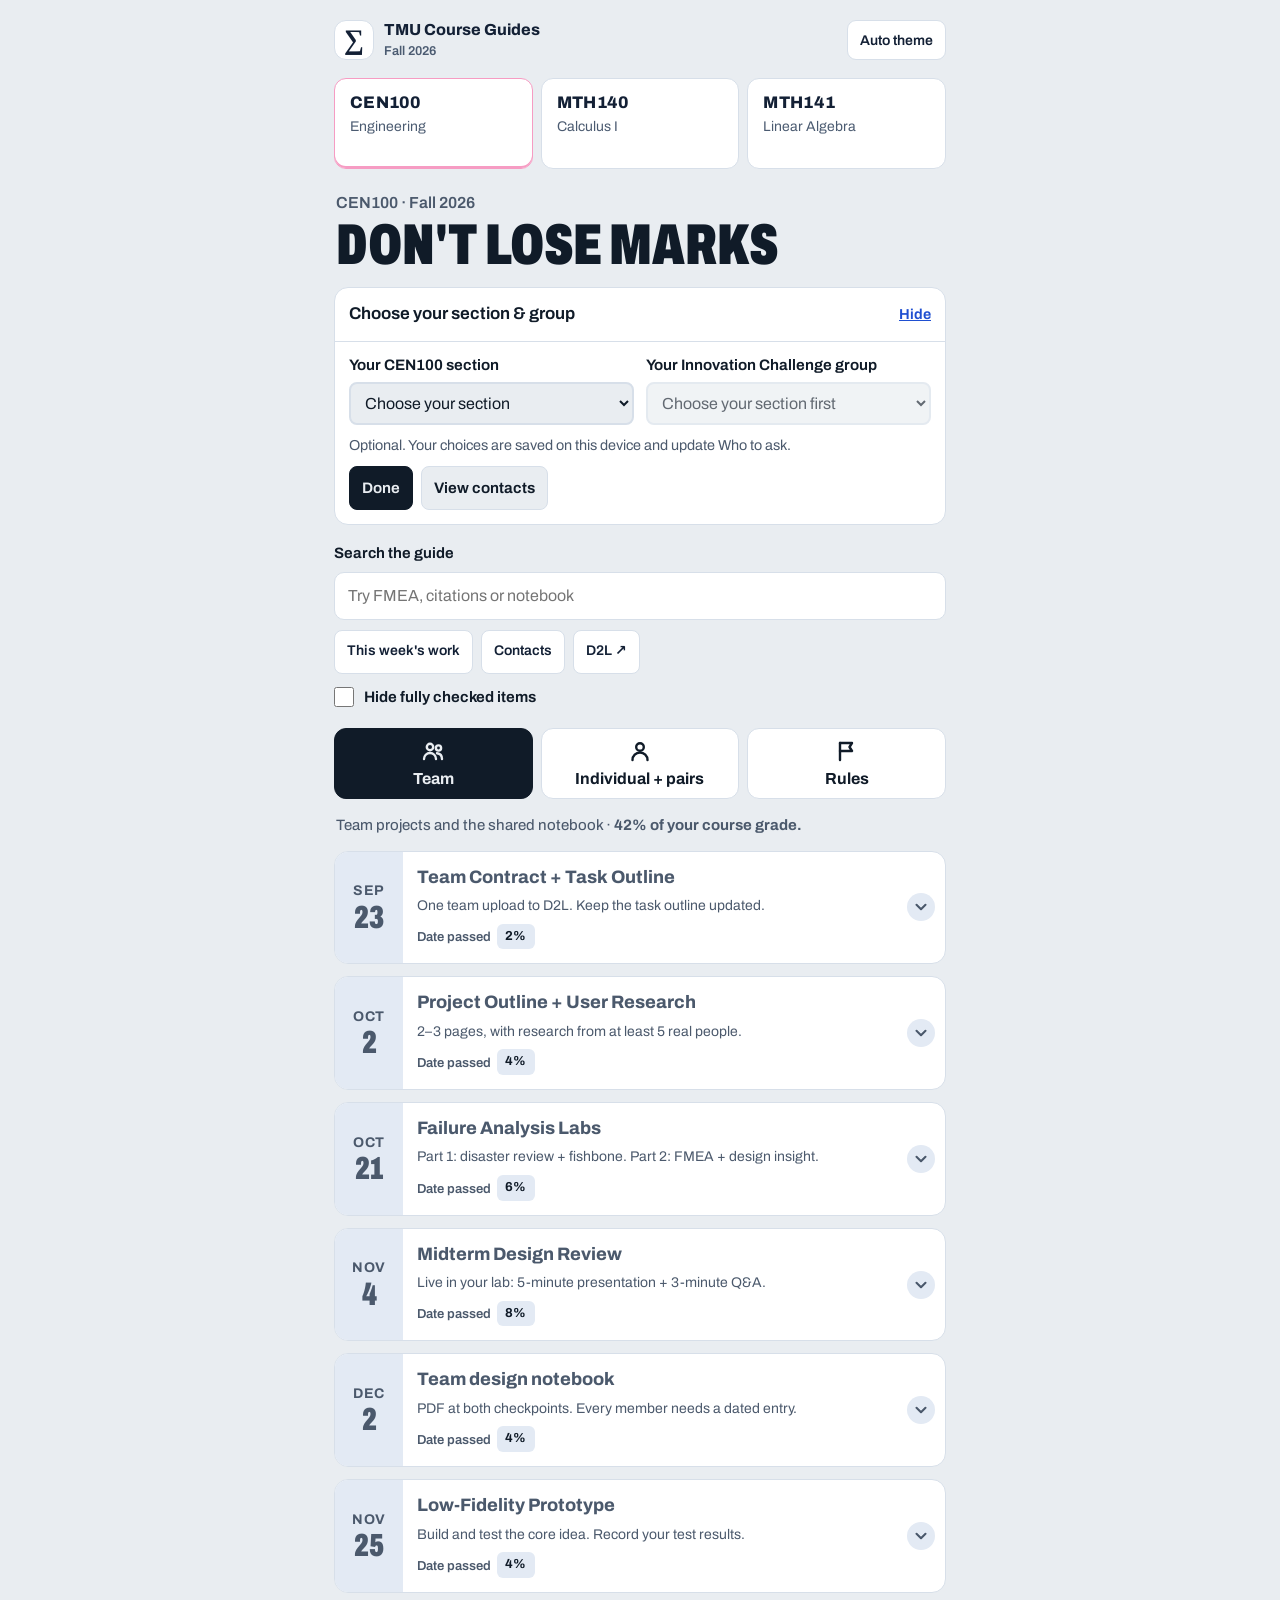
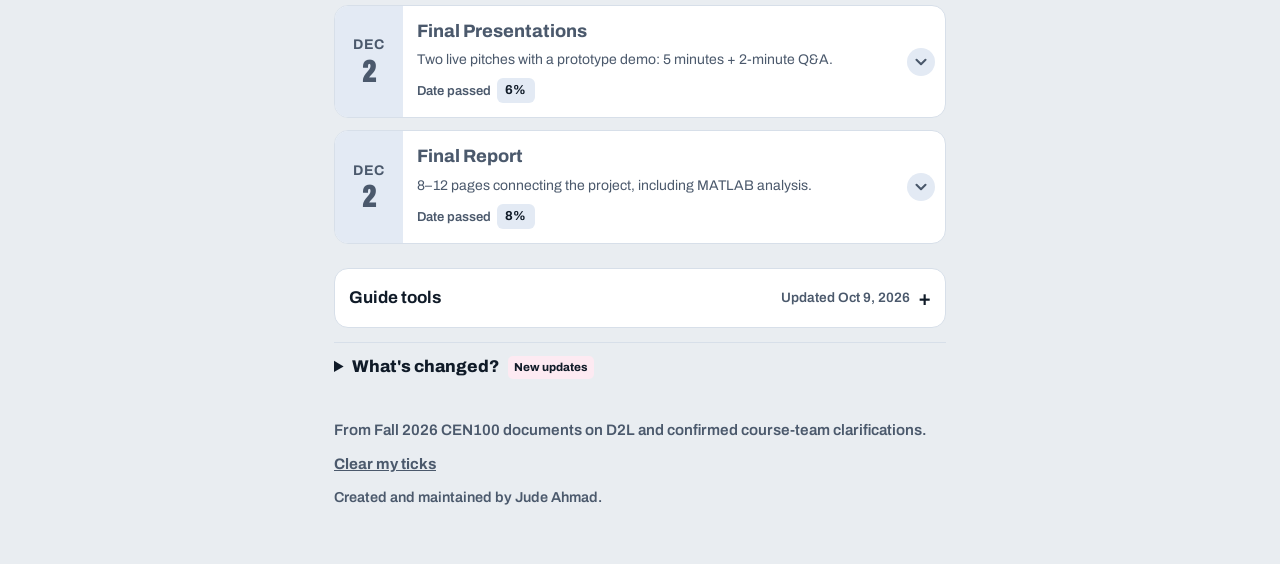
==== index.html @ 3c7f8e87 "Simplify daily course-guide use with visible search and quick completion Bring search, weekly work, " ====
<!DOCTYPE html>
<html lang="en">
<head>
<meta charset="utf-8">
<meta name="viewport" content="width=device-width, initial-scale=1, viewport-fit=cover">
<title>CEN100: Don't Lose Marks</title>
<meta name="description" content="TMU Fall 2026 course guides: CEN100 assignment deadlines, requirements and contacts, plus MTH140 and MTH141 assessment and section guides.">
<link rel="stylesheet" href="assets/hub.css">
<link rel="preconnect" href="https://fonts.googleapis.com">
<link rel="preconnect" href="https://fonts.gstatic.com" crossorigin>
<link href="https://fonts.googleapis.com/css2?family=Archivo:wdth,wght@62..125,400..900&display=swap" rel="stylesheet">
<style>
:root{
  --bg:#E9EDF1; --tile:#FFFFFF; --ink:#101B28; --ink2:#4B596C; --line:#D7DFE9;
  --sign:#F69CC3; --navy:#10233A; --navy-ink:#FFFFFF;
  --team:#1F4FD1; --sub:#7A3FC4; --you:#08734F;
  --team-bg:#E8EEFF; --sub-bg:#F1E9F9; --you-bg:#E0F3EB;
  --ok:#157A4C; --ok-bg:#E3F4EA; --bad:#C0341F; --bad-bg:#FBE7E3; --warn-bg:#FDEAF2;
  --past:#8995A3;
  box-sizing:border-box;
  padding-top:env(safe-area-inset-top,0px);
  padding-bottom:env(safe-area-inset-bottom,0px);
}
@media (prefers-color-scheme: dark){
  :root:not([data-theme="light"]){
    --bg:#0B131E; --tile:#15223A; --ink:#F1F5F9; --ink2:#B9C6D8; --line:#29374C;
    --navy:#06101C; --team:#6C93FF; --sub:#B48CFF; --you:#3FD19A;
    --team-bg:#1C2E51; --sub-bg:#2C2646; --you-bg:#15382F;
    --ok:#4CD08E; --ok-bg:#12301F; --bad:#FF7D66; --bad-bg:#3A1812; --warn-bg:#372338; --past:#6F7D8D;
  }
}
:root[data-theme="dark"]{
  --bg:#0B131E; --tile:#15223A; --ink:#F1F5F9; --ink2:#B9C6D8; --line:#29374C;
  --navy:#06101C; --team:#6C93FF; --sub:#B48CFF; --you:#3FD19A;
  --team-bg:#1C2E51; --sub-bg:#2C2646; --you-bg:#15382F;
  --ok:#4CD08E; --ok-bg:#12301F; --bad:#FF7D66; --bad-bg:#3A1812; --warn-bg:#372338; --past:#6F7D8D;
}
*,*::before,*::after{box-sizing:inherit}
html{scroll-padding-top:env(safe-area-inset-top,0px);-webkit-text-size-adjust:100%}
body{margin:0;overflow-wrap:anywhere;background:var(--bg);color:var(--ink);font-family:"Archivo",system-ui,-apple-system,"Segoe UI",Roboto,sans-serif;font-size:17px;line-height:1.45}
.wrap{max-width:640px;margin:0 auto;padding:0 14px 56px}
button{font:inherit;color:inherit}
svg{display:block;flex:0 0 auto}
:focus-visible{outline:3px solid var(--team);outline-offset:2px;border-radius:6px}

header{padding:22px 2px 16px}
.team{font-weight:600;font-size:1rem;margin:0 0 4px;color:var(--ink2)}
h1{margin:0;font-weight:900;font-variation-settings:"wdth" 68;font-size:min(3.6rem,12vw);line-height:.92;text-transform:uppercase}

/* NEXT sign */
.next{background:var(--sign);color:#101B28;border-radius:16px;padding:20px;box-shadow:0 2px 0 rgba(0,0,0,.1)}
.next .lbl{display:inline-flex;align-items:center;gap:6px;background:#101B28;color:var(--sign);font-weight:700;font-size:.875rem;padding:4px 10px;border-radius:6px;text-transform:uppercase;letter-spacing:.04em}
.next .t{overflow-wrap:anywhere;font-weight:800;font-size:1.6rem;line-height:1.18;margin:14px 0 12px}
.next .row{display:flex;align-items:flex-end;justify-content:space-between;gap:12px;flex-wrap:wrap}
.next .big{font-variation-settings:"wdth" 62;font-weight:900;font-size:min(3.6rem,16vw);line-height:.85;text-transform:uppercase}
.next .when{font-weight:650;font-size:1rem;text-align:right}
.next .chips{display:flex;gap:8px;flex-wrap:wrap;align-items:center;justify-content:space-between;margin-top:16px}
.deadline-action{display:inline-flex;align-items:center;gap:7px;font-size:.875rem;font-weight:650}
.deadline-link{text-decoration:none;cursor:pointer}
.next-open{display:block;color:inherit;border-radius:8px}
.next-quick-actions{display:flex;align-items:center;gap:12px;border-top:1px solid rgba(16,27,40,.16);margin-top:16px;padding-top:12px}
.next-quick-actions small{font-size:.8125rem;font-weight:450}
.quick-mark{min-height:44px;border:1px solid currentColor;border-radius:8px;padding:9px 14px;background:transparent;color:inherit;font:inherit;font-size:.9375rem;font-weight:650;cursor:pointer}
.dep.deadline-link{color:inherit}

.board{background:var(--navy);color:var(--navy-ink);border-radius:14px;margin:10px 0 22px;padding:4px 16px}
.dep{display:grid;grid-template-columns:auto minmax(0,1fr) auto;gap:12px;align-items:center;padding:15px 0;border-top:1px solid rgba(255,255,255,.1)}
.dep:first-child{border-top:0}
.dep .d{font-variation-settings:"wdth" 75;font-weight:750;font-size:1rem;color:var(--sign);min-width:3.3rem;text-transform:uppercase}
.dep .n{overflow-wrap:anywhere;font-weight:550;font-size:.9375rem;line-height:1.4}
.dep .c{display:flex;align-items:center;gap:6px;font-variation-settings:"wdth" 68;font-weight:750;font-size:1.2rem;white-space:nowrap}
.dep .c svg{opacity:.8;width:15px;height:15px}
@media(max-width:400px){.dep{grid-template-columns:minmax(0,1fr) auto;gap:4px 12px}.dep .d,.dep .n{grid-column:1}.dep .c{grid-column:2;grid-row:1/3}}
@media (prefers-reduced-motion:no-preference){
  .next,.dep{animation:reveal .22s ease-out both}
  .body:not([hidden]){animation:reveal .16s ease-out}
  @keyframes reveal{from{opacity:0;transform:translateY(4px)}to{opacity:1;transform:none}}
  .deadline-link,.head{transition:background-color .15s,box-shadow .15s}
}
@media(hover:hover){.next-open:hover .deadline-action{text-decoration:underline;text-underline-offset:3px}.dep.deadline-link:hover .n{text-decoration:underline;text-underline-offset:3px}.head:hover{background:var(--hub-soft)}}

@media(prefers-reduced-motion:reduce){*{animation:none!important;transition:none!important}}

/* Tabs */
.tabs{position:sticky;top:env(safe-area-inset-top,0px);z-index:5;background:var(--bg);padding:8px 0 12px;display:grid;grid-template-columns:repeat(3,minmax(0,1fr));gap:8px}
.tab{min-width:0;overflow-wrap:anywhere;display:flex;flex-direction:column;align-items:center;gap:4px;border:1px solid var(--line);background:var(--tile);border-radius:12px;padding:10px 4px 8px;font-weight:700;font-size:1rem;cursor:pointer}
.tab[aria-selected="true"]{background:var(--ink);color:var(--bg);border-color:var(--ink)}
.panel[hidden]{display:none}
.lead{font-weight:450;font-size:.9375rem;color:var(--ink2);margin:4px 2px 14px}

/* Chips */
.chip{display:inline-flex;max-width:100%;overflow-wrap:anywhere;align-items:center;gap:6px;font-weight:700;font-size:.8125rem;padding:5px 8px;border-radius:6px;line-height:1.2;text-transform:uppercase;letter-spacing:.02em}
.chip.team{background:var(--team-bg);color:var(--team)}.chip.sub{background:var(--sub-bg);color:var(--sub)}.chip.you{background:var(--you-bg);color:var(--you)}
.chip.pct{background:var(--hub-soft);color:var(--ink)}
.next .chip{background:rgba(16,27,40,.12);color:#101B28}

/* Tiles */
.tiles{list-style:none;margin:0;padding:0;display:grid;gap:12px}
.tile{background:var(--tile);border-radius:14px;border:1px solid var(--line);overflow:hidden}
.tile.now{border-color:var(--sign)}
.head{display:grid;grid-template-columns:68px minmax(0,1fr) 40px;width:100%;text-align:left;background:none;border:0;padding:0;cursor:pointer;align-items:stretch}
.date{background:var(--navy);color:#fff;display:flex;flex-direction:column;align-items:center;justify-content:center;padding:12px 4px;text-transform:uppercase}
.date .m{font-weight:700;font-size:.875rem;letter-spacing:.06em}
.date .dd{font-variation-settings:"wdth" 68;font-weight:900;font-size:min(2rem,10vw);line-height:1}
.date .x{overflow-wrap:anywhere;font-weight:600;font-size:.75rem;margin-top:4px;opacity:.9}
.tile.now .date{background:var(--sign);color:#101B28}
.tile.past .date{background:var(--hub-soft);color:var(--ink2)}
.info{padding:14px 10px 14px 14px;display:flex;flex-direction:column;justify-content:center;gap:8px;min-width:0}
.title{font-weight:750;font-size:1.125rem;line-height:1.25;overflow-wrap:anywhere}
.tile.past .title{color:var(--ink2)}
.card-preview{display:block;font-size:.875rem;line-height:1.4;font-weight:400;color:var(--ink2);overflow-wrap:anywhere}
.badges{display:flex;gap:6px;flex-wrap:wrap;align-items:center}
.prog{font-weight:600;font-size:.8125rem;color:var(--ink2)}
.prog.full{color:var(--ok)}
.record-status{font-weight:600;font-size:.8125rem;color:var(--ink2)}
.record-status.full{color:var(--ok)}
.arrow{display:flex;align-items:center;justify-content:center;padding-right:8px;color:var(--ink2)}
.arrow svg{width:28px;height:28px;padding:5px;background:var(--hub-soft);border-radius:50%;transition:transform .16s}
.head[aria-expanded="true"] .arrow svg{transform:rotate(180deg)}
.head:focus-visible{outline-offset:-3px}
.donecheck{display:inline-flex;align-items:center;gap:4px;font-weight:600;font-size:.8125rem;color:var(--ink2)}

.body{padding:4px 16px 18px;border-top:1px solid var(--line)}
.body[hidden]{display:none}
.what{font-size:1rem;font-weight:400;margin:14px 0}
.facts{display:grid;gap:8px;margin:0 0 16px}
.fact{display:flex;align-items:center;gap:10px;background:var(--bg);border-radius:10px;padding:10px 12px;font-weight:550;font-size:.9375rem}
.fact svg{color:var(--ink2)}
.bar{display:flex;align-items:center;gap:8px;font-weight:750;font-size:.9375rem;text-transform:uppercase;letter-spacing:.03em;padding:10px 12px;border-radius:10px;margin:18px 0 6px}
.bar.good{background:var(--ok-bg);color:var(--ok)}
.bar.bad{background:var(--bad-bg);color:var(--bad)}
.grp{font-weight:700;font-size:1rem;margin:16px 0 4px;padding-left:2px}
.checks{list-style:none;margin:0;padding:0}
.checks li{border-top:1px solid var(--line)}
.checks li:first-child{border-top:0}
.checks label{overflow-wrap:anywhere;display:flex;gap:12px;padding:11px 2px;cursor:pointer;align-items:flex-start;font-size:1.02rem}
.checks input{appearance:none;-webkit-appearance:none;flex:0 0 26px;width:26px;height:26px;border:2.5px solid var(--ink);border-radius:7px;margin:0;display:grid;place-content:center;cursor:pointer;background:var(--tile)}
.checks input::after{content:"";width:12px;height:7px;border:3px solid #fff;border-top:0;border-right:0;transform:rotate(-45deg) translate(1px,-1px);opacity:0}
.checks input:checked{background:var(--ok);border-color:var(--ok)}
.checks input:checked::after{opacity:1}
.checks input:checked + span{color:var(--past);text-decoration:line-through}
.traps{list-style:none;margin:0;padding:0}
.traps li{overflow-wrap:anywhere;display:flex;gap:10px;align-items:flex-start;padding:10px 2px;border-top:1px solid var(--line);font-size:1.02rem;font-weight:550}
.traps li:first-child{border-top:0}
.traps svg{color:var(--bad);margin-top:1px}

/* Rules */
.signs{list-style:none;margin:0;padding:0;display:grid;gap:10px}
.s{display:grid;grid-template-columns:56px 1fr;background:var(--tile);border:1px solid var(--line);border-radius:14px;overflow:hidden}
.s .ic{display:flex;align-items:center;justify-content:center;background:var(--navy);color:#fff}
.s.red .ic{background:var(--bad)}
.s.green .ic{background:var(--ok)}
.s.amber .ic{background:var(--sign);color:#101B28}
#open .s.amber .ic{background:#F5BE0B}
.s .tx{min-width:0;overflow-wrap:anywhere;padding:12px 14px}
.s b{display:block;font-size:1.0625rem;line-height:1.3;font-weight:750;margin-bottom:5px}
.s span{font-size:1rem;color:var(--ink2)}
h2.sec{display:flex;align-items:center;gap:10px;font-weight:900;font-variation-settings:"wdth" 70;font-size:1.8rem;text-transform:uppercase;margin:30px 2px 10px;line-height:1}
.people{display:grid;grid-template-columns:1fr 1fr;gap:10px}
.people div{background:var(--tile);border:1px solid var(--line);border-radius:14px;padding:14px}
.people b{display:block;font-size:1.1rem}
.people em{display:block;font-style:normal;font-weight:700;color:var(--ink2);margin:2px 0 6px}
.people a{color:var(--team);font-weight:700;font-size:.95rem;word-break:break-all}
footer{margin-top:34px;display:flex;justify-content:space-between;gap:12px;flex-wrap:wrap;font-size:.95rem;color:var(--ink2);font-weight:600}
.site-credit{flex-basis:100%;font-size:.9rem}
.reset{background:none;border:0;padding:0;text-decoration:underline;color:var(--ink2);cursor:pointer;font-weight:700}

#contactlookup{grid-template-columns:repeat(2,minmax(0,1fr))}
#contactlookup div{min-width:0}
.profile-picker,.profile-picker *{box-sizing:border-box}
.profile-picker{margin:0 0 16px;border:1px solid var(--line);border-radius:14px;background:var(--tile);scroll-margin-top:12px}
.profile-picker>summary{display:flex;align-items:center;justify-content:space-between;gap:12px;padding:14px;font-weight:650;cursor:pointer;list-style:none;min-height:48px}
.profile-picker>summary::-webkit-details-marker{display:none}
#profile-label{min-width:0;overflow-wrap:anywhere}
#profile-action{flex:0 0 auto;font-size:.9rem;color:var(--team);text-decoration:underline}
.profile-content{padding:0 14px 14px;border-top:1px solid var(--line)}
.profile-fields{display:grid;grid-template-columns:repeat(2,minmax(0,1fr));gap:12px}
.profile-fields>div{min-width:0;display:flex;flex-direction:column}
.profile-picker label{display:block;font-weight:650;font-size:.95rem;margin:12px 0 6px}
.profile-picker select{display:block;width:100%;min-width:0;margin-top:auto;padding:10px;border:2px solid var(--line);border-radius:8px;background:var(--bg);color:var(--ink);font:inherit;font-size:1rem;cursor:pointer}
.profile-picker select:disabled{opacity:.65;cursor:default}
.profile-picker .tool-actions{align-items:center}
#profile-done{background:var(--ink);color:var(--bg);border-color:var(--ink)}
@media(max-width:440px){.profile-fields{grid-template-columns:1fr;gap:0}}
#contactlookup p{margin:0;overflow-wrap:anywhere}
#contactlookup p span{color:var(--ink2);font-weight:600}
.contact-note{margin-top:12px}
@media(max-width:440px){#contactlookup{grid-template-columns:1fr}}
.guide-tools,.guide-tools *,.tile-extras,.tile-extras *{box-sizing:border-box}
.guide-tools{margin:24px 0 12px;border:1px solid var(--line);border-radius:14px;background:var(--tile)}
.guide-tools>summary{display:flex;justify-content:space-between;align-items:center;gap:8px;flex-wrap:wrap;padding:14px;cursor:pointer;font-weight:700;list-style:none}
.guide-tools>summary::-webkit-details-marker{display:none}
.guide-tools>summary::after{content:"+";font-size:1.3rem}
.guide-tools[open]>summary::after{content:"−"}
.guide-tools summary small{font-size:.85rem;font-weight:600;color:var(--ink2);margin-left:auto}
.tool-content{padding:0 14px 14px;border-top:1px solid var(--line)}
.tool-content label:not(.tool-check){display:block;font-weight:750;margin:12px 0 6px;font-size:1rem}
.tool-content input[type="search"],.tool-content select{width:100%;min-width:0;padding:10px;border:2px solid var(--line);border-radius:8px;background:var(--bg);color:var(--ink);font:inherit;font-size:1rem}
.tool-content input[type="file"]{display:block;max-width:100%;font:inherit;font-size:.9rem;margin:12px 0}
.tool-check{display:flex;align-items:center;gap:10px;margin:12px 0;font-weight:650;font-size:.95rem;cursor:pointer}
.tool-check input{width:20px;height:20px;margin:0;accent-color:var(--you);flex:0 0 auto}
.tool-btn{border:1px solid var(--line);border-radius:8px;background:var(--bg);color:var(--ink);font:inherit;font-size:.95rem;font-weight:650;padding:10px 12px;cursor:pointer;min-height:44px}
.tool-actions{display:flex;gap:8px;flex-wrap:wrap;margin-top:10px}
.tool-note,.tool-status{font-size:.9rem;color:var(--ink2);line-height:1.45;margin:10px 0 0}
.tool-status:empty{display:none}
.tool-status{font-weight:650}
.tool-section{border-top:1px solid var(--line);margin-top:14px;padding-top:12px}
.tool-section>summary{cursor:pointer;font-weight:800;min-height:30px}
.grade-table{width:100%;table-layout:fixed;overflow-wrap:anywhere;border-collapse:collapse;margin:12px 0;font-size:.95rem}
.grade-table th,.grade-table td{padding:8px 4px;border-bottom:1px solid var(--line);text-align:left;vertical-align:top}
.grade-table th[scope="row"]{font-weight:600}
.grade-table th:last-child,.grade-table td:last-child{width:6.5ch;text-align:right;white-space:normal}
.grade-table tfoot th,.grade-table tfoot td{font-weight:850;border-bottom:0}
.search-results{list-style:none;margin:10px 0;padding:0;display:grid;gap:6px}
.search-results button{display:block;width:100%;text-align:left;overflow-wrap:anywhere}
.search-results small{display:block;margin-top:3px;font-weight:550;color:var(--ink2)}
.tile-extras{display:flex;gap:10px;flex-wrap:wrap;align-items:flex-start;border-top:1px solid var(--line);margin-top:14px;padding-top:12px}
.source-note{flex:1 1 190px;color:var(--ink2);font-size:.9rem}
.source-note summary{cursor:pointer;font-weight:700;min-height:36px;padding-top:8px}
.source-note p{margin:5px 0}
.guide-empty{border:2px dashed var(--line);border-radius:12px;padding:14px;font-size:.95rem;color:var(--ink2)}
.guide-jump{scroll-margin-top:110px}
.tile[hidden],.guide-empty[hidden],.search-results[hidden]{display:none}
.update-list{padding-left:20px;font-size:.95rem;color:var(--ink2)}
.update-list li{margin:8px 0}
.update-list b{color:var(--ink)}
@media(max-width:400px){.guide-tools summary small{margin-left:0;flex-basis:75%}.tile-extras>.tool-btn{width:100%}}
.personal-tools,.personal-tools *{box-sizing:border-box}
.personal-tools{border-top:1px solid var(--line);margin-top:14px;padding-top:12px}
.personal-tools>summary{font-weight:800;cursor:pointer;min-height:36px}
.personal-tools label:not(.tool-check){display:block;font-weight:700;font-size:.95rem;margin:12px 0 6px}
.personal-tools textarea,.personal-tools input[type="date"],.share-fallback{display:block;max-width:100%;width:100%;min-width:0;border:2px solid var(--line);border-radius:8px;background:var(--bg);color:var(--ink);font:inherit;font-size:1rem;padding:10px}
.personal-tools textarea{min-height:92px;resize:vertical}
.personal-tools fieldset{border:0;margin:12px 0 0;padding:0;min-width:0}
.personal-tools legend{font-weight:750;font-size:1rem;padding:0}
.personal-tools .tool-check{align-items:flex-start;font-weight:550}
.completion-count{font-weight:650;font-size:.9rem;color:var(--ink2);margin:10px 0 0}
.work-list{list-style:none;padding:0;margin:12px 0 0;display:grid;gap:10px}
.work-list>li{border:1px solid var(--line);border-radius:10px;padding:12px;background:var(--bg)}
.work-list .tool-btn{width:100%;text-align:left;overflow-wrap:anywhere;background:var(--tile)}
.work-list p{font-size:.9rem;margin:7px 0 0;color:var(--ink2)}
.updates-badge{display:inline-block;font-size:.72rem;font-weight:750;padding:3px 6px;border-radius:5px;background:var(--warn-bg);color:var(--ink);margin-left:6px;vertical-align:middle}
.updates-badge[hidden],.share-fallback[hidden]{display:none}
</style>
</head>
<body data-course="cen100">
<div class="wrap">
  <header>
    <p class="team" id="course-context">CEN100 · Fall 2026</p>
    <h1>Don't lose marks</h1>
  </header>

  <details class="profile-picker" id="profile-picker" open>
    <summary id="profile-summary"><span id="profile-label">Choose your section &amp; group</span><span id="profile-action" aria-hidden="true">Hide</span></summary>
    <div class="profile-content">
      <div class="profile-fields">
        <div>
          <label for="contact-section">Your CEN100 section</label>
          <select id="contact-section" aria-describedby="profile-note"><option value="">Choose your section</option></select>
        </div>
        <div>
          <label for="contact-group">Your Innovation Challenge group</label>
          <select id="contact-group" aria-describedby="profile-note" disabled><option value="">Choose your section first</option></select>
        </div>
      </div>
      <p class="tool-note" id="profile-note">Optional. Your choices are saved on this device and update Who to ask.</p>
      <div class="tool-actions">
        <button class="tool-btn" id="profile-done" type="button">Done</button>
        <button class="tool-btn" id="profile-contacts" type="button">View contacts</button>
      </div>
    </div>
  </details>

  <section id="nextsign" aria-label="Next deadline"></section>
  <section class="board" id="board" aria-label="After that"></section>

  <div class="quick-confirm" id="quick-confirm" hidden><p id="quick-message" role="status"></p><button class="quick-link" id="undo-complete" type="button">Undo</button></div>
  <section class="quick-find" aria-label="Find and do">
    <label for="guide-search">Search the guide</label>
    <input id="guide-search" type="search" placeholder="Try FMEA, citations or notebook" autocomplete="off" aria-controls="guide-search-results" aria-describedby="search-status">
    <p class="tool-status" id="search-status" role="status"></p>
    <ul class="search-results" id="guide-search-results" hidden></ul>
    <div class="quick-links"><button class="quick-link" id="quick-work" type="button">This week's work</button><button class="quick-link" id="quick-contacts" type="button">Contacts</button><a class="quick-link" href="https://courses.torontomu.ca/" target="_blank" rel="noopener">D2L ↗</a></div>
    <label class="tool-check"><input type="checkbox" id="hide-completed">Hide fully checked items</label>
    <p class="tool-status" id="filter-status" role="status"></p>
  </section>

  <nav class="tabs" role="tablist" aria-label="Sections">
    <button class="tab" role="tab" aria-selected="true" aria-controls="p-team" id="t-team"><span data-i="team"></span>Team</button>
    <button class="tab" role="tab" aria-selected="false" aria-controls="p-you" id="t-you"><span data-i="you"></span><span>Individual + pairs</span></button>
    <button class="tab" role="tab" aria-selected="false" aria-controls="p-rules" id="t-rules"><span data-i="flag"></span>Rules</button>
  </nav>

  <section class="panel" id="p-team" role="tabpanel" aria-labelledby="t-team">
    <p class="lead">Team projects and the shared notebook · <strong>42% of your course grade.</strong></p>
    <ol class="tiles" id="teamlist"></ol>
  </section>

  <section class="panel" id="p-you" role="tabpanel" aria-labelledby="t-you" hidden>
    <p class="lead">Individual work (48%) and MATLAB pairs (10%) · <strong>58% of your course grade.</strong></p>
    <ol class="tiles" id="youlist"></ol>
  </section>

  <section class="panel" id="p-rules" role="tabpanel" aria-labelledby="t-rules" hidden>
    <p class="lead">These apply to everything.</p>
    <ul class="signs" id="rules"></ul>
    <h2 class="sec"><span data-i="check"></span>Confirmed</h2>
    <ul class="signs" id="confirmed"></ul>
    <h2 class="sec"><span data-i="question"></span>Still open</h2>
    <p class="lead">Until these are settled, use the earlier date or the safer choice.</p>
    <ul class="signs" id="open"></ul>
    <h2 class="sec"><span data-i="chat"></span>Who to ask</h2>
    <div class="people" id="contactlookup">
      <div>
        <p id="ga-result" aria-live="polite" aria-atomic="true"><span>Choose your section to see your GA and lab/location.</span></p>
      </div>
      <div>
        <p id="pm-result" aria-live="polite" aria-atomic="true"><span>Choose your group to see your Project Manager.</span></p>
      </div>
    </div>
    <div class="tool-actions"><button class="tool-btn" id="change-profile" type="button">Change section/group</button></div>
    <p class="lead contact-note">For contact details, check D2L or the official Section GAs and PMs document.</p>
  </section>

  <details class="guide-tools" id="guide-tools">
    <summary><span>Guide tools</span><small>Updated Oct 9, 2026</small></summary>
    <div class="tool-content">

      <details class="tool-section" id="course-grading">
        <summary>Course grading: all 20 items (100%)</summary>
        <p class="tool-note"><strong>52% of the course grade is for work normally completed with other students; 48% is individual work.</strong> The official Innovation Challenge Project category is 41%, including the individual Peer Evaluation. These describe different groupings of the same marks.</p>
        <table class="grade-table" aria-label="Grading categories and working arrangements">
          <thead><tr><th scope="col">What the percentage covers</th><th scope="col">Weight</th></tr></thead>
          <tbody>
            <tr><th scope="row">Official Innovation Challenge Project category: M1–M8, including individual Peer Evaluation (3%)</th><td>41%</td></tr>
            <tr><th scope="row">Shared project deliverables: M1–M7 (41% − 3%)</th><td>38%</td></tr>
            <tr><th scope="row">All full/sub-team work: M1–M7 + shared Team Design Notebook (38% + 4%)</th><td>42%</td></tr>
            <tr><th scope="row">All team/pair work: full/sub-team work + MATLAB assignments (42% + 10%)</th><td>52%</td></tr>
            <tr><th scope="row">Individual work: orientation/policy items (12%), participation (5%), reflections (4%), peer evaluation (3%), final exam (24%)</th><td>48%</td></tr>
          </tbody>
        </table>
        <p class="tool-note">The first four rows overlap; do not add them together. The working-arrangement split is <strong>42% team/sub-team + 10% MATLAB pairs + 48% individual = 100%</strong>. MATLAB is normally paired; the confirmed odd-class-size exception allows the unpaired student to work solo or in a group of three. These percentages are grade weights, not estimates of time or workload.</p>
        <p class="tool-note"><strong>All 20 graded items:</strong> each weight below is a share of the full course grade.</p>
        <table class="grade-table" aria-label="CEN100 course grading allocation">
          <thead><tr><th scope="col">Graded item</th><th scope="col">Weight</th></tr></thead>
          <tbody>
            <tr><th scope="row">Personal Introduction</th><td>1%</td></tr>
            <tr><th scope="row">Survey Questionnaire (entry)</th><td>1%</td></tr>
            <tr><th scope="row">Course Syllabus Quiz</th><td>2%</td></tr>
            <tr><th scope="row">Professional Email Assignment</th><td>2%</td></tr>
            <tr><th scope="row">Academic Integrity Quiz</th><td>2%</td></tr>
            <tr><th scope="row">WHMIS Certification</th><td>2%</td></tr>
            <tr><th scope="row">Exit Survey Questionnaire</th><td>2%</td></tr>
            <tr><th scope="row">D2L Quizzes / Lab Participation</th><td>5%</td></tr>
            <tr><th scope="row">Team Design Notebooks (shared team)</th><td>4%</td></tr>
            <tr><th scope="row">Personal Reflections (individual)</th><td>4%</td></tr>
            <tr><th scope="row">MATLAB Assignments (normally pairs)</th><td>10%</td></tr>
            <tr><th scope="row">Team Contract + Task Outline (M1)</th><td>2%</td></tr>
            <tr><th scope="row">Project Outline + User Research (M2)</th><td>4%</td></tr>
            <tr><th scope="row">Failure Analysis Labs (M3)</th><td>6%</td></tr>
            <tr><th scope="row">Midterm Design Review (M4)</th><td>8%</td></tr>
            <tr><th scope="row">Low-Fidelity Prototype (M5)</th><td>4%</td></tr>
            <tr><th scope="row">Final Project Presentations (M6)</th><td>6%</td></tr>
            <tr><th scope="row">Final Report (M7)</th><td>8%</td></tr>
            <tr><th scope="row">Peer Evaluation (M8, individual)</th><td>3%</td></tr>
            <tr><th scope="row">Final Exam</th><td>24%</td></tr>
          </tbody>
          <tfoot><tr><th scope="row">Course total</th><td>100%</td></tr></tfoot>
        </table>
        <p class="tool-note">Team Design Notebooks (4%) and Personal Reflections (4%) sit outside the official 41% project category. The notebook contributes to team work; reflections and Peer Evaluation (M8, 3%) contribute to individual work. Completing work in a team does not remove the requirement to document individual contributions.</p>
        <p class="tool-note">Source: CEN100 Course Outline F26, p. 9 (assessment weights) and pp. 10–11 (working arrangements and shared notebook). The subtotals above are calculated from those weights.</p>
      </details>

      <details class="tool-section" id="work-tools">
        <summary>What should I work on?</summary>
        <label for="work-range">Show unfinished work</label>
        <select id="work-range"><option value="week">Next 7 days</option><option value="all">All unfinished</option></select>
        <p class="tool-note">Based on your own submission/completion records in each card, separately from checklist ticks. Personal target dates are your plans, not official deadlines.</p>
        <p class="tool-status" id="work-status" role="status"></p>
        <ul class="work-list" id="work-list"></ul>
      </details>

      <details class="tool-section" id="calendar-tools">
        <summary>Add deadlines to my calendar</summary>
        <label for="calendar-item">Deadlines to include</label>
        <select id="calendar-item"><option value="all">All confirmed deadlines</option></select>
        <label class="tool-check"><input type="checkbox" id="calendar-upcoming" checked>Upcoming dates only</label>
        <label for="calendar-reminder">Reminder</label>
        <select id="calendar-reminder"><option value="1">1 day before</option><option value="2">2 days before</option><option value="0">No reminder</option></select>
        <div class="tool-actions"><button class="tool-btn" id="calendar-download" type="button">Download calendar (.ics)</button></div>
        <p class="tool-note">Open the .ics file in Apple Calendar, or import it into Google Calendar. Times use Toronto time. Dates without a confirmed time are all-day entries, with reminders at 9 AM. Approximate dates and the unscheduled final exam are excluded.</p>
        <p class="tool-note">Calendar copies do not update automatically. Check D2L for changes and review your calendar's alert settings.</p>
        <p class="tool-status" id="calendar-status" role="status"></p>
      </details>

      <details class="tool-section" id="backup-tools">
        <summary>Move or back up my progress</summary>
        <p class="tool-note">Export your progress, then import the file on another device. Backups include checklist ticks, completion records, private notes and personal target dates. Importing adds progress and fills empty notes/targets; existing conflicting notes/targets stay as they are. Older checklist backups still work.</p>
        <div class="tool-actions"><button class="tool-btn" id="backup-export" type="button">Export my progress</button></div>
        <label for="backup-import">Import a progress backup (.json)</label>
        <input type="file" id="backup-import" accept=".json,application/json">
        <p class="tool-status" id="backup-status" role="status"></p>
      </details>

      <p class="tool-note">Your saved section, group and checklist settings stay on this device.</p>
      <p class="tool-status" id="tools-status" role="status"></p>
    </div>
  </details>

  <details class="tool-section" id="guide-updates">
    <summary>What's changed? <span class="updates-badge" id="updates-badge" hidden>New updates</span></summary>
    <ul class="update-list">
      <li><b>Oct 9, 2026 — Fewer taps:</b> Search, this week's work, contacts and D2L are now within easy reach. Mark the next deadline done directly, with Undo, using your existing completion records. Guide tools sit below the cards and tab introductions are shorter.</li>
      <li><b>Oct 7, 2026 — Easier to scan:</b> Added short requirement previews to closed assignment and math assessment cards, visible opening arrows on upcoming deadlines, and a View requirements cue on the next deadline. Refined text weights, badges, borders and spacing across all three courses, with gentle opening transitions that respect reduced motion.</li>
      <li><b>Oct 7, 2026 — Three-course guide:</b> Added <a href="mth140/">MTH140: Calculus I</a> and <a href="mth141/">MTH141: Linear Algebra</a> alongside CEN100.
        <ul>
          <li>Switch courses in the shared header. Each course remembers its own section and progress; Auto, Dark and Light appearance is shared.</li>
          <li>Both math guides cover all 34 sections, with assigned lab times, rooms and staff. Assessment dashboards and grading bars replace the team/individual split.</li>
          <li>Added published quiz weeks and midterm dates, announced coverage, preparation checklists, completion records, notes, study targets, direct links, search, calendars and course-specific backups.</li>
          <li>Added 16 math topic blocks and 77 recommended-practice rows, with skill-review checks, textbook links and course rules. Calculus uses cyan curve/tangent graphics; Linear Algebra uses violet vector graphics.</li>
          <li>Quiz days derived from lab timetables are labelled. Thanksgiving arrangements, unannounced coverage and final dates remain pending; source conflicts and textbook-edition differences are explained.</li>
          <li>Expanded the README for all three courses and added What's changed with unread-update badges above both math footers. Checked phone, desktop and enlarged-text layouts, saved progress, backups and calendar exports.</li>
        </ul>
        Existing CEN100 records, section/group choices and assignment links remain available.
      </li>
      <li><b>Sep 30, 2026:</b> Clarified grading by working arrangement: the official project category is 41%; shared project deliverables M1–M7 are 38%; adding the notebook gives 42% full/sub-team work; adding MATLAB gives 52% team/pair work, with 48% individual. Renamed the Individual tab to Individual + pairs in the guide and colour preview, and updated the README. All 20 assessment weights remain unchanged.</li>
      <li><b>Sep 29, 2026:</b> Updated the README and change history to cover the latest grading, colour and analytics changes, including what is measured and what stays saved only in your browser.</li>
      <li><b>Sep 29, 2026:</b> Verified the first scheduled daily usage archive. The maintainer can keep saved all-time, monthly and yearly totals from Sep 28, with downloadable backups and checks for missing data. These reports are private and contain no students’ saved course progress.</li>
      <li><b>Sep 29, 2026:</b> Added all 20 graded items under Guide tools, totalling 100%. Clarified that Innovation Challenge milestones M1–M8 total 41%, including peer evaluation; notebook and reflection marks are separate.</li>
      <li><b>Sep 28, 2026:</b> Added Cloudflare Web Analytics for private usage and performance reporting. Page views and visits are not unique people. Cloudflare uses no analytics cookies or fingerprinting; your section/group, notes, targets, checklists and completion records are not sent to analytics.</li>
      <li><b>Sep 28, 2026:</b> Restored the original yellow for Still open icons on the Rules tab, independently of the rose accent elsewhere.</li>
      <li><b>Sep 28, 2026:</b> Applied the selected rose accent to deadlines and highlights, keeping the existing layout and automatic light/dark appearance.</li>
      <li><b>Sep 28, 2026:</b> Added a separate colour preview with eight accents, dark navy or light backgrounds, shareable colour selections and a reset option. Preview progress stays separate from the main guide.</li>
      <li><b>Sep 28, 2026:</b> Moved What's changed and its unread-update badge to the bottom of the page, just above the footer.</li>
      <li><b>Sep 26, 2026:</b> Tap upcoming deadlines to open their assignment. Next up skips dates you have marked submitted/completed, and closed cards show your separate completion records.</li>
      <li><b>Sep 26, 2026:</b> Your lab location now appears beside your section and group at the top of the guide and updates when you change sections.</li>
      <li><b>Sep 26, 2026:</b> Unified deadline tracking, kept repeated deadlines active, clarified date-passed labels, and scoped tutorial times to confirmed sections.</li>
      <li><b>Sep 26, 2026:</b> Added unfinished-work planning, separate submission/completion records, assignment links, private notes, personal target dates and an unread-update indicator. New backups include these records; older checklist backups still import.</li>
      <li><b>Sep 26, 2026:</b> Added creator and maintainer credit in the footer.</li>
      <li><b>Sep 25, 2026:</b> Kept added guide controls within their existing card widths on smaller screens.</li>
      <li><b>Sep 25, 2026:</b> Moved section/group selection to the top of the guide. Who to ask now shows the matching contact results, with a shortcut to change your selection.</li>
      <li><b>Sep 25, 2026:</b> The page heading now follows your selected section and group, with a neutral course label before selection.</li>
      <li><b>Sep 25, 2026:</b> Added remembered section/group choices, calendar export, checklist backups, search, source notes and the option to hide fully checked items. Removed the large attendance warning from Rules.</li>
      <li><b>Sep 25, 2026:</b> Added the contact lookup for all 39 sections and 52 groups, showing names and lab locations.</li>
      <li><b>Sep 25, 2026:</b> Confirmed reflection submissions by email to the assigned PM and the MATLAB group-size exception. The FMEA Environmental clarification remains pending.</li>
      <li><b>Sep 25, 2026:</b> Organized assignment cards by working arrangement, with the shared notebook under Team and peer evaluation under Individual.</li>
      <li><b>Sep 24, 2026:</b> Confirmed the Oct 14 WHMIS deadline and certificate requirements, plus the Oct 14, 3 PM Academic Integrity Quiz deadline and attempt limit.</li>
    </ul>
  </details>

  <footer><span>From Fall 2026 CEN100 documents on D2L and confirmed course-team clarifications.</span><button class="reset" id="reset">Clear my ticks</button><span class="site-credit">Created and maintained by Jude Ahmad.</span></footer>
</div>

<script>
const I={
 team:'<svg width="24" height="24" viewBox="0 0 24 24" fill="none" stroke="currentColor" stroke-width="2.4" stroke-linecap="round" stroke-linejoin="round"><circle cx="9" cy="8" r="3.2"/><path d="M3 20c0-3.3 2.7-6 6-6s6 2.7 6 6"/><circle cx="17.5" cy="9" r="2.6"/><path d="M16 14.2c3 .3 5 2.7 5 5.8"/></svg>',
 sub:'<svg width="18" height="18" viewBox="0 0 24 24" fill="none" stroke="currentColor" stroke-width="2.6" stroke-linecap="round"><circle cx="7" cy="8" r="3"/><circle cx="17" cy="8" r="3"/><path d="M2 20c0-3 2.2-5 5-5s5 2 5 5M12 20c0-3 2.2-5 5-5s5 2 5 5"/></svg>',
 you:'<svg width="24" height="24" viewBox="0 0 24 24" fill="none" stroke="currentColor" stroke-width="2.4" stroke-linecap="round"><circle cx="12" cy="8" r="3.8"/><path d="M4.5 21c0-4.1 3.4-7.5 7.5-7.5s7.5 3.4 7.5 7.5"/></svg>',
 flag:'<svg width="24" height="24" viewBox="0 0 24 24" fill="none" stroke="currentColor" stroke-width="2.4" stroke-linecap="round" stroke-linejoin="round"><path d="M5 21V4"/><path d="M5 4h12l-2.5 4L17 12H5"/></svg>',
 cal:'<svg width="22" height="22" viewBox="0 0 24 24" fill="none" stroke="currentColor" stroke-width="2.3" stroke-linecap="round"><rect x="3.5" y="5" width="17" height="15.5" rx="2.5"/><path d="M3.5 10h17M8 3v4M16 3v4"/></svg>',
 up:'<svg width="22" height="22" viewBox="0 0 24 24" fill="none" stroke="currentColor" stroke-width="2.3" stroke-linecap="round" stroke-linejoin="round"><path d="M12 15V4M7.5 8.5 12 4l4.5 4.5"/><path d="M4 15v4a1.5 1.5 0 0 0 1.5 1.5h13A1.5 1.5 0 0 0 20 19v-4"/></svg>',
 pin:'<svg width="22" height="22" viewBox="0 0 24 24" fill="none" stroke="currentColor" stroke-width="2.3" stroke-linecap="round"><path d="M12 21s-6.5-6-6.5-11a6.5 6.5 0 0 1 13 0c0 5-6.5 11-6.5 11z"/><circle cx="12" cy="10" r="2.3"/></svg>',
 check:'<svg width="24" height="24" viewBox="0 0 24 24" fill="none" stroke="currentColor" stroke-width="3" stroke-linecap="round" stroke-linejoin="round"><path d="M4.5 12.5l5 5L19.5 7"/></svg>',
 warn:'<svg width="22" height="22" viewBox="0 0 24 24" fill="none" stroke="currentColor" stroke-width="2.4" stroke-linejoin="round" stroke-linecap="round"><path d="M12 3.5 2.5 20h19z"/><path d="M12 10v4.5M12 17.2v.1"/></svg>',
 x:'<svg width="24" height="24" viewBox="0 0 24 24" fill="none" stroke="currentColor" stroke-width="3" stroke-linecap="round"><path d="M6 6l12 12M18 6 6 18"/></svg>',
 clock:'<svg width="24" height="24" viewBox="0 0 24 24" fill="none" stroke="currentColor" stroke-width="2.4" stroke-linecap="round"><circle cx="12" cy="12" r="8.5"/><path d="M12 7.5V12l3 2"/></svg>',
 doc:'<svg width="24" height="24" viewBox="0 0 24 24" fill="none" stroke="currentColor" stroke-width="2.3" stroke-linejoin="round" stroke-linecap="round"><path d="M6 3h8l4 4v14H6z"/><path d="M14 3v4h4M9 12h6M9 16h6"/></svg>',
 book:'<svg width="24" height="24" viewBox="0 0 24 24" fill="none" stroke="currentColor" stroke-width="2.3" stroke-linejoin="round"><path d="M4 5.5A2.5 2.5 0 0 1 6.5 3H20v15H6.5A2.5 2.5 0 0 0 4 20.5z"/><path d="M4 20.5A2.5 2.5 0 0 0 6.5 23H20v-5"/></svg>',
 eye:'<svg width="24" height="24" viewBox="0 0 24 24" fill="none" stroke="currentColor" stroke-width="2.3"><path d="M2 12s3.6-7 10-7 10 7 10 7-3.6 7-10 7S2 12 2 12z"/><circle cx="12" cy="12" r="3"/></svg>',
 loop:'<svg width="24" height="24" viewBox="0 0 24 24" fill="none" stroke="currentColor" stroke-width="2.4" stroke-linecap="round" stroke-linejoin="round"><path d="M20 12a8 8 0 0 1-13.7 5.6M4 12a8 8 0 0 1 13.7-5.6"/><path d="M18 2.5v4h-4M6 21.5v-4h4"/></svg>',
 mail:'<svg width="24" height="24" viewBox="0 0 24 24" fill="none" stroke="currentColor" stroke-width="2.3" stroke-linejoin="round"><rect x="3" y="5" width="18" height="14" rx="2"/><path d="m3.5 6.5 8.5 7 8.5-7"/></svg>',
 question:'<svg width="24" height="24" viewBox="0 0 24 24" fill="none" stroke="currentColor" stroke-width="2.6" stroke-linecap="round"><circle cx="12" cy="12" r="9"/><path d="M9.3 9.3a2.8 2.8 0 1 1 3.7 2.6c-.7.3-1 .9-1 1.6v.5M12 17v.1"/></svg>',
 chat:'<svg width="24" height="24" viewBox="0 0 24 24" fill="none" stroke="currentColor" stroke-width="2.4" stroke-linejoin="round"><path d="M4 5h16v11H9l-5 4z"/></svg>',
 down:'<svg width="22" height="22" viewBox="0 0 24 24" fill="none" stroke="currentColor" stroke-width="2.8" stroke-linecap="round" stroke-linejoin="round"><path d="m6 9 6 6 6-6"/></svg>',
 forward:'<svg aria-hidden="true" width="18" height="18" viewBox="0 0 24 24" fill="none" stroke="currentColor" stroke-width="2" stroke-linecap="round" stroke-linejoin="round"><path d="M5 12h14m-6-6 6 6-6 6"/></svg>'
};
const WHO={team:["team","Full team"],sub:["sub","Sub-teams"],you:["you","Individual"],pair:["you","Pairs"]};

const TEAM = [
 {id:"m1", date:"2026-09-23", name:"Team Contract + Task Outline", who:"team", pct:"2%",
  preview:"One team upload to D2L. Keep the task outline updated.",
  what:"How we work together, and the list of what needs doing and when.",
  facts:[["up","D2L, one upload"]],
  groups:[["",["Keep a copy of the contract in the notebook","Keep the Task Outline updated all semester"]]], traps:[]},
 {id:"m2", date:"2026-10-02", name:"Project Outline + User Research", who:"team", pct:"4%",
  preview:"2–3 pages, with research from at least 5 real people.",
  what:"Say who has the problem, talk to real people about it, then break the need into small pieces you can test. 2 to 3 pages, one connected story.",
  facts:[["cal","Friday Oct 2, end of day"],["up","D2L, one upload"],["doc","5 parts, 4 points each"]],
  groups:[
   ["Problem statement",["Names every group affected, not just the obvious one","Lists real limits: cost, time, materials, safety, rules","Uses \u201c[Who] often [problem], leading to [impact], especially [when/where]\u201d, then in our own words"]],
   ["User research",["3 to 5 research questions","At least 5 real people","Each person logged by role, method, and a key quote","Told everyone it's CEN100 and voluntary","Notes written during the talk","Patterns and surprises, plus a revised problem statement"]],
   ["Needs tree",["Big need broken into small, testable needs","No need names a solution"]],
   ["Early direction",["2 to 4 truly different ideas","Each says what's promising and what's uncertain","No idea presented as already chosen"]],
   ["Work division",["Every member has named tasks, not just the leaders","Matches the Task Outline","At least one internal deadline before Nov 4"]],
   ["Before uploading",["CEWIL box ticked Yes or No","Header with team number and section"]]
  ],
  traps:["Fewer than 5 people","Made-up or AI-written participants: zero, plus an integrity case","One idea presented as decided: zero for that part","Work division that only names 2 or 3 people"]},
 {id:"m3", date:"2026-10-21", name:"Failure Analysis Labs", who:"team", pct:"6%",
  preview:"Part 1: disaster review + fishbone. Part 2: FMEA + design insight.",
  what:"Part 1: study a real engineering disaster. Part 2: predict how our own project could fail, score each risk, and say what we'll change.",
  facts:[["cal","Both parts due Wed Oct 21"],["pin","Part 1 worked on in the Oct 14 lab"],["up","D2L"]],
  groups:[
   ["Part 1 (2%), sub-teams of 4 to 5",["A real, documented disaster from any field","1 to 2 pages answering only 4 questions: what happened, why it failed, lessons learned, how to prevent it","Fishbone diagram grouping the causes","2 to 3 credible sources from the TMU library"]],
   ["Part 2 (4%), full team",["Failure modes in all 5 groups: technical, human, environmental, ethical, business","Every failure mode is specific to our project","Example rows 1 to 3 cleared, rows kept","Likelihood, severity, detectability scored 1 to 5","Detectability: 1 = easy to spot, 5 = hard","Nothing typed in the grey columns","A fix for every risk scoring 50 or more","Sorted by risk"]],
   ["Design insight",["One paragraph: top 2 to 3 risks and a specific change","Presented briefly in the lab, no full presentation","Explain why those risks rank highest","Several people speak, inside the time limit","Everyone ready for GA questions"]]
  ],
  traps:["Failure modes that could fit any project","Detectability scored backwards","Deleting the example rows and breaking the formulas","One or two people doing all the talking"]},
 {id:"m4", date:"2026-11-04", name:"Midterm Design Review", who:"team", pct:"8%",
  preview:"Live in your lab: 5-minute presentation + 3-minute Q&A.",
  what:"A live 5-minute presentation to a panel, then 3 minutes of questions. It judges how we got to our idea.",
  facts:[["pin","Live, Week 9 lab"],["clock","5 min talk + 3 min Q&A"],["doc","5 parts, 20 points each"]],
  groups:[
   ["Bring all five",["Needs tree","Problem statement + boundary diagram","Decision matrix, weights add to 100%","Assumption log: top 2 to 3 guesses","FMEA top risks + what we changed"]],
   ["The five minutes",["Min 1: problem and who has it","Min 2: boundary diagram","Min 3: why this concept won","Min 4: top risks and what we changed","Min 5: prototype plan","Speakers and a timekeeper assigned","Practised out loud as a full team"]],
   ["Every member",["Can explain the problem and the concept","Has a dated notebook entry and can talk about it","Notebook open on a device","Dressed professionally"]]
  ],
  traps:["Quietly skipping an unfinished piece: say it and give the plan","Starting with the solution instead of the problem","Running over time","Any member without a notebook entry: 20 points ride on this"]},
 {id:"y6", date:"2026-11-04", date2:"Dec 2", name:"Team design notebook", who:"team", pct:"4%",
  preview:"PDF at both checkpoints. Every member needs a dated entry.",
  what:"One team notebook, but if even one member has no entry since the last checkpoint, the whole team loses marks.",
  facts:[["cal","PDF export due Nov 4 and Dec 2, 3:00 PM"]],
  groups:[["",["My entry before Nov 4","I can talk about my entry","My entry before Dec 2"]]],
  traps:["Writing everything at the end instead of as you go"]},
 {id:"m5", date:"2026-11-25", name:"Low-Fidelity Prototype", who:"team", pct:"4%",
  preview:"Build and test the core idea. Record your test results.",
  what:"A rough version that tests the core idea: a physical item, 3D model, CAD model or simulation. It doesn't have to work perfectly.",
  facts:[["cal","Due Nov 25, 3:00 PM"],["pin","Plan Nov 11 lab, build Nov 18 lab"],["warn","WHMIS needed for the makerspace"]],
  groups:[
   ["The plan",["Concept in 1 to 2 sentences, tied to panel feedback","Materials and rough cost","Build steps, roles, timeline","Success criteria you can check (never \u201cit works\u201d)"]],
   ["While building",["Photos at every stage","Changes from the plan, with the reason","Every member has a notebook entry"]],
   ["Testing",["Tested against every success criterion","Result recorded: pass, partial or fail"]],
   ["On the day",["Ready and tested right before presenting"]]
  ],
  traps:["\u201cIt works\u201d as a success criterion","Only photos of the finished product","No test at all: an honest failed test scores higher"]},
 {id:"m6", date:"2026-11-25", date2:"Dec 2", name:"Final Presentations", who:"team", pct:"6%",
  preview:"Two live pitches with a prototype demo: 5 minutes + 2-minute Q&A.",
  what:"Pitch the project and demo the prototype live, twice. Use the Nov 25 feedback to make Dec 2 better.",
  facts:[["clock","5 min + 2 min Q&A, each time"],["cal","Nov 25 and Dec 2"],["warn","Competition sign-up two weeks before Dec 2"]],
  groups:[
   ["The five minutes",["Min 1: problem and key need","Min 2\u20133: what we built and why","Min 4: live demo against our criteria","Min 5: what worked, what we'd change"]],
   ["Delivery",["Several members speak","Everyone can explain the project","Talk to the room, don't read slides","Slides show diagrams, photos, results","Practised with someone outside the team"]],
   ["Bring",["Prototype, tested right before","Slides + a backup copy","The notebook","Slides uploaded to D2L"]]
  ],
  traps:["One or two speakers carrying it","Hiding a failed demo: explain it instead","Missing the competition sign-up"]},
 {id:"m7", date:"2026-12-02", name:"Final Report", who:"team", pct:"8%",
  preview:"8–12 pages connecting the project, including MATLAB analysis.",
  what:"The whole project in one 8 to 12 page document. Rewrite and connect the earlier milestones, don't paste them.",
  facts:[["cal","Dec 2, 11:59 PM"],["up","D2L, one upload"],["doc","MATLAB 20 pts, writing 20 pts"]],
  groups:[
   ["The ten sections",["1 Executive summary","2 Problem, stakeholders, needs tree","3 User research","4 Existing product comparison","5 Boundary diagram, matrix, why this concept","6 MATLAB analysis","7 Failure Analysis (titled exactly that)","8 Prototype and test results","9 Reflection","10 References"]],
   ["MATLAB",["2+ analyses that each changed a decision","Only skills taught in CEN100","Figures in Section 6, referenced from 5 and 8","Code runs, submitted with a README"]],
   ["Finishing",["Figures inside the sections","IEEE citations throughout","Name the tool behind each decision","Header with team number and section"]]
  ],
  traps:["MATLAB plots that don't decide anything","Code that doesn't run","\u201cOurs is better\u201d with no comparison","Hiding failed tests"]}
];

const YOU = [
 {id:"y1", date:"2026-09-23", big:"SEP", small:"Orientation", name:"September items", who:"you", pct:"6%",
  preview:"Introduction, entry survey, syllabus quiz and professional email.",
  what:"Personal Introduction (1%), entry survey (1%), Course Syllabus Quiz (2%) and Professional Email Assignment (2%): 6% in total. All were due in September.",
  facts:[["eye","Check D2L that each shows as submitted"]],
  groups:[["",["Personal introduction","Entry survey","Syllabus quiz","Email assignment"]]], traps:[]},
 {id:"y2", date:"2026-10-07", date2:"Nov 4", name:"MATLAB assignments", who:"pair", pct:"10%",
  preview:"Two lab assignments, normally completed in pairs.",
  what:"Two assignments from the MATLAB labs. Normally completed in pairs; if the class has an odd number of students, the unpaired student may work solo or join a group of 3.",
  facts:[["cal","Oct 7 and Nov 4"],["warn","If the class size is odd, the unpaired student may work solo or join a group of 3."]],
  groups:[["",["Working arrangement confirmed","Assignment 1 submitted","Assignment 2 submitted"]]], traps:[]},
 {id:"y3", date:"2026-10-14", name:"WHMIS certification", who:"you", pct:"2%",
  preview:"80%+ on all 3 quizzes, then generate and save your certificate.",
  what:"Safety certificate. Required for the makerspace.",
  facts:[["cal","Due Wed Oct 14"],["warn","Missing it can make your whole course INCOMPLETE"]],
  groups:[["",["80%+ on all 3 module quizzes (5 attempts each)","Certificate generated from Awards in the WHMIS D2L course","Certificate saved"]]], traps:[]},
 {id:"y4", date:"2026-10-14", name:"Academic Integrity Quiz", who:"you", pct:"2%",
  preview:"Mandatory D2L quiz. Up to 10 attempts; due at 3:00 PM.",
  what:"Mandatory quiz, 10 attempts.",
  facts:[["cal","Due Oct 14, 3:00 PM"],["warn","Missing it can make your whole course INCOMPLETE"]],
  groups:[["",["Completed"]]], traps:[]},
 {id:"y5", date:"2026-10-28", date2:"Dec 2", name:"Personal Reflections", who:"you", pct:"4%",
  preview:"Two individual reflections, emailed to your Project Manager.",
  what:"Your own writing about the project, two pieces. Email each Personal Reflection directly to your assigned Project Manager. Group 9: send to Sayed Nuhan.",
  facts:[["cal","Oct 28 and Dec 2"],["warn","Email directly to your Project Manager — no D2L submission box"]],
  groups:[["",["Project Manager confirmed","Reflection 1 emailed to PM","Reflection 2 emailed to PM"]]], traps:[]},
 {id:"y7", date:"2026-12-02", big:"LAB", small:"Weekly", name:"Tutorial attendance quizzes", who:"you", pct:"5%",
  preview:"In-person quiz during your assigned tutorial. Check D2L for timing.",
  what:"Attendance quizzes take place during your assigned tutorial. Section 29: Wednesday, 5:45 to 6:00 PM, one attempt. Other sections: check D2L for your assigned tutorial schedule.",
  facts:[["pin","Section 29: Wednesday, 5:45 to 6:00 PM; other sections: check D2L"]],
  groups:[["",["I attend my assigned tutorial in person"]]],
  traps:["Answering for another student, or having someone answer for you while you are absent, violates TMU Senate Policy 60: Academic Integrity. Zero for the entire 5% participation component; further penalties may apply.","Taking a quiz while absent from your assigned tutorial earns no credit for that quiz and may raise an academic integrity concern."]},
 {id:"y8", date:"2026-12-02", name:"Exit survey", who:"you", pct:"2%",
  preview:"Short Google Form in Week 13.",
  what:"A short Google Form in Week 13.", facts:[], groups:[["",["Submitted"]]], traps:[]},
 {id:"m8", date:"2026-12-02", name:"Peer Evaluation", who:"you", pct:"3%",
  preview:"Private D2L submission. Rate every member, including yourself.",
  what:"Everyone privately rates every member, including themselves. Nobody sees your answers.",
  facts:[["up","D2L, private"]],
  groups:[
   ["You're rated on",["Attending meetings on time","Contributing to discussions","Finishing assigned tasks on time","Quality of work","Being cooperative","Contributing to the result"]],
   ["To submit",["Score everyone 0 to 100 on all six","Work out the averages","Answer the 3 written questions","List your contributions, pointing to notebook entries","Sign and date"]]
  ],
  traps:["A vague list of contributions"]},
 {id:"y9", date:"2026-12-09", big:"DEC", small:"Exam period", name:"Final exam", who:"you", pct:"24%",
  preview:"2-hour in-person exam. Exact schedule awaits the Registrar.",
  what:"2 hours, in person. The date comes from the Registrar.",
  facts:[["clock","2 hours, in person"]],
  groups:[["",["Exam date noted when it's released"]]],
  traps:["Booking travel before the exam schedule is out"]}
];

const RULES=[
 ["red","doc","Header on every team submission","Team name or number and section. No signature needed every time."],
 ["red","x","Late means zero","No late work without valid documentation. Use the submission method listed for each assignment."],
 ["red","book","One missing notebook entry costs the team","Every member needs a dated entry before each checkpoint."],
 ["","book","Write in the notebook as you go","Date it and put your name on it. It's your proof for the peer evaluation."],
 ["","eye","Real people, real data","Log people by role, never by name. AI can't make data or decisions for us."],
 ["","clock","Finish two days early","Reviewers get 48 hours, so a Wednesday deadline means done by Monday."],
 ["","loop","Everything gets graded again","The needs tree, FMEA, photos and test results come back at the review and in the report."],
 ["","team","New roles each phase","Phase 2 starts Sept 28, Phase 3 Nov 2, Phase 4 Nov 23."],
 ["","mail","Emailing the GA or instructor","TMU email, F2026CEN100 in the subject, your name and student number."]
];
const CONFIRMED=[
 ["Notebook checkpoints","Two. Whole notebook as a PDF, Nov 4 and Dec 2, 3:00 PM."],
 ["Failure Analysis","Part 1: lit review + fishbone. Part 2: FMEA + paragraph, presented briefly. Both due Oct 21."],
 ["Headers","Team and section on every team submission. No signature needed."],
 ["Citations","IEEE. Sayed is double-checking with the GA."],
 ["WHMIS","Due Oct 14. 80%+ on all 3 quizzes, then generate the certificate."],
 ["Academic Integrity Quiz","Due Oct 14, 3:00 PM."],
 ["Attendance quizzes","Section 29: Wednesday, 5:45 to 6:00 PM, one attempt. Other sections: check your assigned tutorial on D2L."],
 ["Personal Reflections","No D2L submission box. Email directly to your assigned Project Manager. Group 9: Sayed Nuhan."],
 ["MATLAB assignments","Normally pairs. If the class size is odd, the unpaired student may work solo or join a group of 3."]
];
const OPEN=[
 ["FMEA \u201cEnvironmental\u201d","Real-world conditions, or impact on the environment? Escalated to the Head GA. Official clarification pending."]
];
const SCHEDULE=[
    {id:"intro",item:"y1",date:"2026-09-16",title:"Personal Introduction due"},
    {id:"entry",item:"y1",date:"2026-09-16",title:"Entry Survey due"},
    {id:"syllabus",item:"y1",date:"2026-09-16",title:"Course Syllabus Quiz due"},
    {id:"email",item:"y1",date:"2026-09-23",title:"Professional Email Assignment due"},
    {id:"contract",item:"m1",date:"2026-09-23",title:"Team Contract + Task Outline due"},
    {id:"outline",item:"m2",date:"2026-10-02",title:"Project Outline + User Research due",note:"Due by the end of the day. Check D2L for the exact submission time."},
    {id:"matlab-1",item:"y2",date:"2026-10-07",title:"MATLAB Assignment 1 due"},
    {id:"whmis",item:"y3",date:"2026-10-14",title:"WHMIS certification due"},
    {id:"integrity",item:"y4",date:"2026-10-14",time:"15:00",title:"Academic Integrity Quiz due"},
    {id:"failure",item:"m3",date:"2026-10-21",title:"Failure Analysis Labs: both parts due"},
    {id:"reflection-1",item:"y5",date:"2026-10-28",title:"Personal Reflection 1 due",note:"Email directly to your assigned Project Manager; no D2L submission box."},
    {id:"review",item:"m4",date:"2026-11-04",title:"Midterm Design Review",note:"In your assigned lab. Confirm your presentation time on D2L."},
    {id:"notebook-1",item:"y6",date:"2026-11-04",time:"15:00",title:"Team design notebook PDF: checkpoint 1 due"},
    {id:"matlab-2",item:"y2",date:"2026-11-04",title:"MATLAB Assignment 2 due"},
    {id:"prototype",item:"m5",date:"2026-11-25",time:"15:00",title:"Low-Fidelity Prototype due"},
    {id:"presentation-1",item:"m6",date:"2026-11-25",title:"First Final Presentation",note:"Confirm your assigned presentation time on D2L."},
    {id:"presentation-2",item:"m6",date:"2026-12-02",title:"Final Presentation and Innovation Showcase",note:"Confirm your assigned presentation time on D2L."},
    {id:"notebook-2",item:"y6",date:"2026-12-02",time:"15:00",title:"Team design notebook PDF: checkpoint 2 due"},
    {id:"reflection-2",item:"y5",date:"2026-12-02",title:"Personal Reflection 2 due",note:"Email directly to your assigned Project Manager; no D2L submission box."},
    {id:"exit",item:"y8",date:"2026-12-02",title:"Exit Survey due"},
    {id:"peer",item:"m8",date:"2026-12-02",title:"Peer Evaluation due"},
    {id:"report",item:"m7",date:"2026-12-02",time:"23:59",title:"Final Report due"},
    {id:"failure-lab",item:"m3",date:"2026-10-14",title:"Failure Analysis Part 1 in lab (Section 29)",who:"sub",section:29,calendar:false},
    {id:"showcase-signup",item:"m6",date:"2026-11-18",title:"Showcase sign-up (around now; check D2L)",calendar:false}
];

const KEY="cen100-g9-ticks";
let ticks={};try{ticks=JSON.parse(localStorage.getItem(KEY)||"{}")||{}}catch(e){ticks={}}
const save=()=>{try{localStorage.setItem(KEY,JSON.stringify(ticks))}catch(e){}};
const D=s=>new Date(s+"T12:00:00Z");
const days=(s,reference=torontoToday())=>Math.round((D(s)-D(reference))/864e5);
const esc=s=>String(s).replace(/[&<>"]/g,c=>({"&":"&amp;","<":"&lt;",">":"&gt;",'"':"&quot;"}[c]));
const mon=s=>D(s).toLocaleDateString("en-CA",{month:"short",timeZone:"UTC"}).replace(".","");
const wk=s=>D(s).toLocaleDateString("en-CA",{weekday:"short",timeZone:"UTC"}).replace(".","");
const chip=w=>{const [c,l]=WHO[w];return `<span class="chip ${c}">${l}</span>`};
const cd=n=>n===0?"Today":n===1?"1 day":n+" days";

document.querySelectorAll("[data-i]").forEach(el=>el.innerHTML=I[el.dataset.i]);

function torontoToday(now=new Date()){
  const p=Object.fromEntries(new Intl.DateTimeFormat("en-CA",{timeZone:"America/Toronto",year:"numeric",month:"2-digit",day:"2-digit"}).formatToParts(now).map(x=>[x.type,x.value]));
  return `${p.year}-${p.month}-${p.day}`;
}
function torontoTimestamp(date,time){
  const [year,month,day]=date.split("-").map(Number),[hour,minute]=time.split(":").map(Number);
  const target=Date.UTC(year,month-1,day,hour,minute);let value=target;
  const fmt=new Intl.DateTimeFormat("en-CA",{timeZone:"America/Toronto",year:"numeric",month:"2-digit",day:"2-digit",hour:"2-digit",minute:"2-digit",second:"2-digit",hourCycle:"h23"});
  for(let i=0;i<2;i++){const p=Object.fromEntries(fmt.formatToParts(new Date(value)).map(x=>[x.type,x.value]));value+=target-Date.UTC(+p.year,+p.month-1,+p.day,+p.hour,+p.minute,+p.second)}
  return value;
}
function torontoUTC(date,time){return new Date(torontoTimestamp(date,time)).toISOString().replace(/[-:]/g,"").replace(/\.\d{3}/,"")}
function eventPassed(event,now=new Date()){return event.time?torontoTimestamp(event.date,event.time)<now.getTime():event.date<torontoToday(now)}
function sortEvents(a,b){return (a.date+(a.time||"23:59")).localeCompare(b.date+(b.time||"23:59"))||a.id.localeCompare(b.id)}
function itemDeadlines(id){return SCHEDULE.filter(e=>e.item===id&&e.calendar!==false).slice().sort(sortEvents)}
function clockLabel(time){const [h,m]=time.split(":").map(Number);return `${h%12||12}:${String(m).padStart(2,"0")} ${h<12?"AM":"PM"}`}
function eventLabel(event){return event.title+(event.time?`, ${clockLabel(event.time)} Toronto time`:"")}
function itemTiming(item,now=new Date()){
  const events=itemDeadlines(item.id),pending=events.filter(e=>!eventPassed(e,now));
  const current=pending[0]||events.at(-1),next=pending.find(e=>e.date!==current?.date);
  return {past:events.length>0&&!pending.length,date:current?.date||item.date,next:next?.date||null,upcoming:pending.length>0};
}
function dateMarkup(item,timing){
  if(item.big)return `<span class="dd" style="font-size:min(1.7rem,8.5vw)">${esc(item.big)}</span><span class="x">${esc(item.small||"")}</span>`;
  return `<span class="m">${mon(timing.date)}</span><span class="dd">${D(timing.date).getUTCDate()}</span>${timing.next?`<span class="x">+ ${mon(timing.next)} ${D(timing.next).getUTCDate()}</span>`:""}`;
}
function deadlineBadge(item,timing){return timing.past?'<span class="donecheck">Date passed</span>':chip(item.who)}
function upcomingSchedule(completed={},selected=0,now=new Date()){
  return SCHEDULE.filter(e=>{
    if(eventPassed(e,now)||(e.section&&selected&&e.section!==selected)||completed[e.id])return false;
    if(e.calendar===false){const records=itemDeadlines(e.item);if(records.length&&records.every(record=>completed[record.id]))return false}
    return true;
  }).slice().sort(sortEvents);
}
function renderTop(completed={}){
  const selected=Number(document.getElementById("contact-section").value);
  const up=upcomingSchedule(completed,selected);
  const ns=document.getElementById("nextsign"),bd=document.getElementById("board");
  const signature=up.slice(0,4).map(e=>e.id+":"+days(e.date)).join("|");
  if(ns.dataset.schedule===signature)return;ns.dataset.schedule=signature;
  if(!up.length){ns.innerHTML="";bd.hidden=true;return}
  bd.hidden=false;
  const event=up[0],d=event.date,item=[...TEAM,...YOU].find(s=>s.id===event.item),n=days(d);
  ns.innerHTML=`<div class="next"><a class="next-open deadline-link" href="#assignment-${event.item}" data-assignment="${event.item}" aria-label="Open ${esc(eventLabel(event))}"><span class="lbl">${I.clock.replace('width="24" height="24"','width="18" height="18"')}Next up</span>
   <div class="t">${esc(eventLabel(event))}</div>
   <div class="row"><div class="big">${cd(n)}</div><div class="when">${wk(d)} ${mon(d)} ${D(d).getUTCDate()}</div></div>
   <div class="chips">${chip(event.who||item.who)}<span class="deadline-action">View requirements ${I.forward}</span></div></a>${itemDeadlines(event.item).some(record=>record.id===event.id)?`<div class="next-quick-actions"><button class="quick-mark" type="button" data-quick-complete="${event.id}" aria-label="Mark ${esc(eventLabel(event))} done">Mark done</button><small>For your own records</small></div>`:""}</div>`;
  bd.innerHTML=up.slice(1,4).map(e=>`<a class="dep deadline-link" href="#assignment-${e.item}" data-assignment="${e.item}" aria-label="Open ${esc(eventLabel(e))}"><span class="d">${mon(e.date)} ${D(e.date).getUTCDate()}</span><span class="n">${esc(eventLabel(e))}</span><span class="c">${cd(days(e.date))}${I.forward}</span></a>`).join("");
}
function refreshDateDisplays(completed={}){
  renderTop(completed);
  for(const list of [TEAM,YOU]){
    let found=false;
    for(const item of list){
      const timing=itemTiming(item),tile=document.getElementById("b-"+item.id).closest(".tile");
      const highlight=!found&&timing.upcoming;if(highlight)found=true;
      tile.classList.toggle("past",timing.past);tile.classList.toggle("now",highlight);
      tile.querySelector(".date").innerHTML=dateMarkup(item,timing);
      tile.querySelector(".deadline-state").innerHTML=deadlineBadge(item,timing);
    }
  }
}

function renderList(list,elId){
  let found=false;
  document.getElementById(elId).innerHTML=list.map(s=>{
    const timing=itemTiming(s);let st="";
    if(timing.past)st="past";else if(!found&&timing.upcoming){st="now";found=true}
    const dateHTML=dateMarkup(s,timing);
    const facts=s.facts.length?`<div class="facts">${s.facts.map(f=>`<div class="fact">${I[f[0]]}<span>${esc(f[1])}</span></div>`).join("")}</div>`:"";
    const groups=s.groups.map((g,gi)=>`${g[0]?`<div class="grp">${esc(g[0])}</div>`:""}<ul class="checks">${g[1].map((t,i)=>{const k=`${s.id}-${gi}-${i}`;return `<li><label><input type="checkbox" data-k="${k}" data-s="${s.id}"${ticks[k]?" checked":""}><span>${esc(t)}</span></label></li>`}).join("")}</ul>`).join("");
    const traps=s.traps.length?`<div class="bar bad">${I.warn}Lose marks</div><ul class="traps">${s.traps.map(t=>`<li>${I.warn}<span>${esc(t)}</span></li>`).join("")}</ul>`:"";
    return `<li class="tile ${st}">
     <button class="head" aria-expanded="false" aria-controls="b-${s.id}">
      <span class="date">${dateHTML}</span>
      <span class="info"><span class="title">${esc(s.name)}</span>
       <span class="card-preview">${esc(s.preview||s.what)}</span>
       <span class="badges"><span class="deadline-state">${deadlineBadge(s,timing)}</span><span class="chip pct">${s.pct}</span><span class="prog" data-p="${s.id}"></span><span class="record-status" id="recorded-${s.id}" hidden></span></span></span>
      <span class="arrow" aria-hidden="true">${I.down}</span>
     </button>
     <div class="body" id="b-${s.id}" hidden>
      <p class="what">${esc(s.what)}</p>${facts}
      <div class="bar good">${I.check}Full marks</div>${groups}${traps}
     </div></li>`;
  }).join("");
}

function sign(arr,cls,icon){return arr.map(r=>`<li class="s ${cls||r[0]}"><span class="ic">${I[icon||r[1]]}</span><span class="tx"><b>${esc(cls?r[0]:r[2])}</b><span>${esc(cls?r[1]:r[3])}</span></span></li>`).join("")}

function counts(){
  [...TEAM,...YOU].forEach(s=>{
    const b=[...document.querySelectorAll(`input[data-s="${s.id}"]`)], d=b.filter(x=>x.checked).length, el=document.querySelector(`[data-p="${s.id}"]`);
    if(!el)return; el.textContent=d?`${d}/${b.length}`:""; el.classList.toggle("full",d===b.length&&b.length>0);
    if(d===b.length&&b.length>0) el.textContent="\u2713 "+el.textContent;
  });
}

renderTop();renderList(TEAM,"teamlist");renderList(YOU,"youlist");
document.getElementById("rules").innerHTML=sign(RULES);
document.getElementById("confirmed").innerHTML=sign(CONFIRMED,"green","check");
document.getElementById("open").innerHTML=sign(OPEN,"amber","question");
counts();

document.addEventListener("click",e=>{
  const h=e.target.closest(".head");
  if(h){const b=document.getElementById(h.getAttribute("aria-controls")),o=h.getAttribute("aria-expanded")==="true";h.setAttribute("aria-expanded",!o);b.hidden=o;return}
  const t=e.target.closest(".tab");
  if(t)document.querySelectorAll(".tab").forEach(x=>{const on=x===t;x.setAttribute("aria-selected",on);document.getElementById(x.getAttribute("aria-controls")).hidden=!on});
});
document.addEventListener("change",e=>{if(e.target.matches("input[data-k]")){const k=e.target.dataset.k;e.target.checked?ticks[k]=1:delete ticks[k];save();counts()}});
document.getElementById("reset").addEventListener("click",()=>{if(!confirm("Clear all checklist ticks on this device? Your completion records, notes and target dates will stay saved."))return;ticks={};save();document.querySelectorAll("input[data-k]").forEach(b=>b.checked=false);counts()});

const STAFFING=[
 {"sections":[1,14,27],"ga":"Mymonah Meraj","location":"KHE321B","groups":[[1,"Nitya Malik"],[2,"Kaung Min Khant"],[3,"Antonio Souza"],[4,"Doga Kaptanoglu"]]},
 {"sections":[2,15,28],"ga":"Ryan McNeice","location":"KHE323","groups":[[5,"Ragave Sharma"],[6,"Cami Rabia"],[7,"Shreyas Suresh"],[8,"Prisha Thakkar"]]},
 {"sections":[3,17,29],"ga":"Pouya Ranjbari","location":"KHS134","groups":[[9,"Sayed Nuhan"],[10,"David Onyia"],[11,"Rayyan Faisal"],[12,"Viktor Mitkovski"]]},
 {"sections":[4,16,30],"ga":"Navid Zarrabi","location":"VIC110","groups":[[13,"Harbani Wadhwa"],[14,"Ritesh Nallapareddy"],[15,"Zach Ahmed"],[16,"Musfirah Samad"]]},
 {"sections":[5,18,31],"ga":"Parham Jafary","location":"VIC206","groups":[[17,"Devanshi Rattan"],[18,"Hina Khan"],[19,"Thanesha Arulneswaran"],[20,"Samrudh Suryanarayan"]]},
 {"sections":[6,19,32],"ga":"Lasya Kagolanu","location":"VIC210","groups":[[21,"Rida-E Fatima"],[22,"Ronia Matthews"],[23,"Barakah Ahmed"],[24,"Jerome Arul Raj"]]},
 {"sections":[7,20,33],"ga":"Gelare Taherian","location":"VIC300","groups":[[25,"George Coppa"],[26,"Ayesha Irfana"],[27,"Anisha Das"],[28,"Matthew Antonio"]]},
 {"sections":[8,21,34],"ga":"Ijaz Qureshi","location":"VIC306","groups":[[29,"Justin Pope"],[30,"Muadh Ghori"],[31,"Anthony De Gregorio"],[32,"Ahmed Elshahed"]]},
 {"sections":[9,22,35],"ga":"Behzad Mahaseni","location":"VIC503","groups":[[33,"Hana Messih"],[34,"Samridhi Bhardwaj"],[35,"Tasnim Fatema"],[36,"Saad Khan"]]},
 {"sections":[10,23,36],"ga":"Haniyeh Altafi","location":"ILC100","groups":[[37,"Cian Enright"],[38,"Sofie Khan"],[39,"Sanya Baghla"],[40,"Zara Umer"]]},
 {"sections":[11,24,37],"ga":"Rana Danesh","location":"ILC102","groups":[[41,"Aashir Ahmed"],[42,"Amyn Jiwani"],[43,"Mahirah Mirza"],[44,"Ezel Toramanoglu"]]},
 {"sections":[12,25,38],"ga":"Yasmin Ahmadiadli","location":"VIC106","groups":[[45,"Maria Habib"],[46,"Tamhid Rashid"],[47,"Ayesha Faisal"],[48,"Srivaishnavi Batchu"]]},
 {"sections":[13,26,39],"ga":"Eslam Muhammed","location":"VIC200","groups":[[49,"Owen Webbe"],[50,"Amolika Srivastava"],[51,"Thirshan Varatharajah"],[52,"Hassan Iqbal"]]}
];
function setupContactLookup(){
  const section=document.getElementById("contact-section"), group=document.getElementById("contact-group");
  const gaResult=document.getElementById("ga-result"), pmResult=document.getElementById("pm-result");
  const selectedStaff=()=>STAFFING.find(s=>s.sections.includes(Number(section.value)));
  const option=(value,label)=>{const el=document.createElement("option");el.value=value;el.textContent=label;return el};
  const prompt=(el,text)=>{const span=document.createElement("span");span.textContent=text;el.replaceChildren(span)};
  const result=(el,name,role,location)=>{
    const b=document.createElement("b"), em=document.createElement("em");b.textContent=name;em.textContent=role;el.replaceChildren(b,em);
    if(location){const span=document.createElement("span");span.textContent="Lab/location: "+location;el.append(span)}
  };
  STAFFING.flatMap(s=>s.sections).sort((a,b)=>a-b).forEach(n=>section.append(option(n,"Section "+n)));
  section.addEventListener("change",()=>{
    const staff=selectedStaff();
    group.replaceChildren(option("",staff?"Choose your group":"Choose your section first"));group.disabled=!staff;
    prompt(pmResult,"Choose your group to see your Project Manager.");
    if(!staff){prompt(gaResult,"Choose your section to see your GA and lab/location.");return}
    result(gaResult,staff.ga,"Graduate Assistant (GA)",staff.location);
    staff.groups.forEach(([number])=>group.append(option(number,"Group "+number)));
  });
  group.addEventListener("change",()=>{
    const pm=selectedStaff()?.groups.find(([number])=>number===Number(group.value));
    if(pm)result(pmResult,pm[1],"Project Manager");else prompt(pmResult,"Choose your group to see your Project Manager.");
  });
}
setupContactLookup();

(() => {
  const PROFILE_KEY="cen100-contact-choice-v1", FILTER_KEY="cen100-hide-completed-v1";
  const allItems=[...TEAM,...YOU];
  const byId=new Map(allItems.map(item=>[item.id,item]));
  const CALENDAR_DATES=SCHEDULE.filter(event=>event.calendar!==false);
  const SOURCE_INFO={
    y1:["Course outline","Course outline, p. 9: assessment weights and individual September dates."],
    y2:["Outline + clarification","Course outline, pp. 9–10: weight, dates and pair work. Confirmed clarification from Sayed Nuhan: the unpaired student in an odd-sized class may work solo or join a group of 3."],
    y3:["Outline + clarification","Course outline, p. 9: weight, Oct 14 date and mandatory completion. Quiz requirements and certificate steps: course-team clarification recorded in this guide."],
    y4:["Outline + clarification","Course outline, p. 9: weight, Oct 14 date and mandatory completion. The 3 PM deadline and attempt limit: course-team clarification recorded in this guide."],
    y5:["Outline + clarification","Course outline, p. 9: weight and dates. Confirmed clarification from Sayed Nuhan: email your assigned Project Manager; there is no D2L submission box. Group 9 sends to Sayed Nuhan."],
    y6:["Outline + guide summary","Course outline, pp. 9–11: weight, checkpoint dates and shared notebook requirements. The PDF format and 3 PM deadline are recorded in the guide's Confirmed section."],
    y7:["Outline + clarification","Course outline, pp. 9–10: participation weight and in-person attendance. The Wednesday 5:45–6 PM quiz window and one attempt are confirmed for Section 29 only. Check D2L for other sections."],
    y9:["Course outline","Course outline, pp. 9 and 12: weight, two-hour in-person format and Dec 9–20 exam period. The exact date is pending the Registrar's schedule."],
    m3:["Outline + guide summary","Course outline, pp. 9–11: weight, date, two-part failure analysis and team sizes. Detailed checklist: this guide's summary of assignment requirements; check the assignment instructions on D2L."],
    m6:["Outline + guide summary","Course outline, pp. 9 and 12: weight, presentation dates and Innovation Showcase. Detailed checklist: this guide's summary of assignment requirements; check the assignment instructions on D2L."],
    m5:["Outline + guide summary","Course outline, p. 9: weight and Nov 25 / Dec 2 prototype activities. The Nov 25, 3 PM submission and detailed checklist are this guide's assignment summary; check the assignment instructions on D2L."]
  };
  const sourceFor=item=>SOURCE_INFO[item.id]||["Outline + guide summary","Course outline, p. 9: assessment weight and date. Detailed checklist: this guide's summary of assignment requirements; check the assignment instructions on D2L."];
  const $=id=>document.getElementById(id);
  function readSaved(key,fallback){try{return JSON.parse(localStorage.getItem(key))??fallback}catch(e){return fallback}}
  function writeSaved(key,value){try{localStorage.setItem(key,JSON.stringify(value));return true}catch(e){$("tools-status").textContent="Your browser is blocking local saving. You can still export your ticks.";return false}}
  function validProfile(value){
    if(!value||typeof value!=="object")return null;
    const section=Number(value.section),staff=STAFFING.find(s=>s.sections.includes(section));
    if(!staff)return null;
    const group=Number(value.group);
    return {section,group:staff.groups.some(g=>g[0]===group)?group:null};
  }
  function updatePickerAction(){
    $("profile-action").textContent=$("profile-picker").open?"Hide":$("contact-section").value?"Change":"Choose";
  }
  function updateCourseContext(profile){
    const staff=profile?STAFFING.find(s=>s.sections.includes(profile.section)):null;
    const label=profile?`CEN100 Section ${profile.section}${profile.group?`, Group ${profile.group}`:""}`:"CEN100 · Fall 2026";
    $("course-context").textContent=label;
    document.title=(profile?label:"CEN100")+": Don't Lose Marks";
    $("profile-label").textContent=profile?`Section ${profile.section}${profile.group?` · Group ${profile.group}`:" · Choose your group"}${staff?` · Lab: ${staff.location}`:""}`:"Choose your section & group";
    updatePickerAction();updateSectionContent(profile);
  }
  function rememberProfile(){
    const profile=validProfile({section:$("contact-section").value,group:$("contact-group").value});
    updateCourseContext(profile);writeSaved(PROFILE_KEY,profile);
  }
  function setupRememberedContacts(){
    const saved=validProfile(readSaved(PROFILE_KEY,null));
    if(saved){
      $("contact-section").value=String(saved.section);$("contact-section").dispatchEvent(new Event("change",{bubbles:true}));
      if(saved.group){$("contact-group").value=String(saved.group);$("contact-group").dispatchEvent(new Event("change",{bubbles:true}))}
    }
    $("contact-section").addEventListener("change",rememberProfile);
    $("contact-group").addEventListener("change",rememberProfile);
    const picker=$("profile-picker");
    picker.open=!saved?.group;
    picker.addEventListener("toggle",updatePickerAction);
    $("profile-done").addEventListener("click",()=>{
      picker.open=false;updatePickerAction();$("profile-summary").focus({preventScroll:true});$("profile-summary").scrollIntoView({block:"nearest",behavior:"auto"});
    });
    $("change-profile").addEventListener("click",()=>{
      picker.open=true;updatePickerAction();$("contact-section").focus({preventScroll:true});picker.scrollIntoView({block:"start",behavior:"auto"});
    });
    $("profile-contacts").addEventListener("click",()=>{
      picker.open=false;updatePickerAction();$("t-rules").click();
      const contacts=$("contactlookup");contacts.tabIndex=-1;contacts.focus({preventScroll:true});contacts.scrollIntoView({block:"start",behavior:"auto"});
    });
    updateCourseContext(saved);
  }
  function applyCompletedFilter(){
    let hiddenCount=0;
    for(const item of allItems){
      const body=$("b-"+item.id),tile=body.closest(".tile"),boxes=[...body.querySelectorAll("input[data-k]")];
      const hide=$("hide-completed").checked&&boxes.length>0&&boxes.every(box=>box.checked);
      tile.hidden=hide;if(hide)hiddenCount++;
    }
    for(const listId of ["teamlist","youlist"]){
      const empty=$(listId+"-empty");empty.hidden=[...$(listId).children].some(tile=>!tile.hidden);
    }
    $("filter-status").textContent=$("hide-completed").checked?`${hiddenCount} fully checked ${hiddenCount===1?"item":"items"} hidden. Uncheck the filter to show everything.`:"";
  }
  function setupCompletedFilter(){
    for(const listId of ["teamlist","youlist"]){
      const note=document.createElement("p");note.id=listId+"-empty";note.className="guide-empty";note.hidden=true;
      note.textContent="All items in this tab are fully checked. Turn off ‘Hide fully checked items’ above the tabs to see them.";
      $(listId).after(note);
    }
    $("hide-completed").checked=readSaved(FILTER_KEY,false)===true;
    $("hide-completed").addEventListener("change",()=>{writeSaved(FILTER_KEY,$("hide-completed").checked);applyCompletedFilter()});
    document.addEventListener("change",e=>{if(e.target.matches("input[data-k]"))applyCompletedFilter()});
    $("reset").addEventListener("click",applyCompletedFilter);
    applyCompletedFilter();
  }
  const normalise=text=>String(text).normalize("NFD").replace(/[\u0300-\u036f]/g,"").toLowerCase();
  function findMatches(entries,query){const words=normalise(query).trim().split(/\s+/).filter(Boolean);return words.length?entries.filter(entry=>words.every(word=>normalise(entry.text).includes(word))):[]}
  function setupSearch(){
    const entries=allItems.map(item=>({title:item.name,tab:TEAM.includes(item)?"team":"you",target:"guide-item-"+item.id,item:item.id,text:[item.name,item.what,JSON.stringify(item.facts),JSON.stringify(item.groups),JSON.stringify(item.traps),...sourceFor(item)].join(" ")}));
    for(const [listId,rows,offset] of [["rules",RULES,2],["confirmed",CONFIRMED,0],["open",OPEN,0]]){
      [...$(listId).children].forEach((node,index)=>{
        node.id=`guide-${listId}-${index}`;node.classList.add("guide-jump");
        entries.push({title:rows[index][offset],tab:"rules",target:node.id,text:rows[index].slice(offset).join(" ")});
      });
    }
    entries.push({title:"Who to ask: section and group lookup",tab:"rules",target:"contactlookup",text:"Who to ask contacts section group GA Graduate Assistant Project Manager lab room location "+STAFFING.map(s=>[s.ga,s.location,...s.groups.map(g=>g[1])].join(" ")).join(" ")});
    $("contactlookup").classList.add("guide-jump");
    const titles={team:"Team",you:"Individual + pairs",rules:"Rules"};
    $("guide-search").addEventListener("input",()=>{
      const query=$("guide-search").value.trim(),matches=findMatches(entries,query),list=$("guide-search-results");
      list.replaceChildren();list.hidden=!query;
      $("search-status").textContent=!query?"":matches.length?`${matches.length} ${matches.length===1?"result":"results"}${matches.length>12?"; showing the first 12. Refine your search for more.":"."}`:"No matches. Try a shorter term.";
      for(const entry of matches.slice(0,12)){
        const li=document.createElement("li"),button=document.createElement("button"),path=document.createElement("small");
        button.type="button";button.className="tool-btn";button.textContent=entry.title;path.textContent=titles[entry.tab];button.append(path);
        button.addEventListener("click",()=>{
          if(entry.item&&$(entry.target).hidden){$("hide-completed").checked=false;writeSaved(FILTER_KEY,false);applyCompletedFilter()}
          $("t-"+entry.tab).click();
          const target=$(entry.target);
          if(entry.item){const head=target.querySelector(".head");if(head.getAttribute("aria-expanded")!=="true")head.click();head.focus({preventScroll:true})}
          else{target.tabIndex=-1;target.focus({preventScroll:true})}
          target.scrollIntoView({block:"start",behavior:"auto"});
        });
        li.append(button);list.append(li);
      }
    });
  }
  function calendarDay(date){return date.replaceAll("-","")}
  function shiftDay(date,days){const value=new Date(date+"T12:00:00Z");value.setUTCDate(value.getUTCDate()+days);return value.toISOString().slice(0,10)}
  const icsEscape=text=>String(text).replace(/\\/g,"\\\\").replace(/\r?\n/g,"\\n").replace(/;/g,"\\;").replace(/,/g,"\\,");
  function foldLine(text){let line="",count=0,out=[];const encoder=new TextEncoder();for(const char of text){const size=encoder.encode(char).length;if(count+size>75){out.push(line);line=" ";count=1}line+=char;count+=size}out.push(line);return out.join("\r\n")}
  function buildCalendar(events,reminderDays,stamp=new Date().toISOString().replace(/[-:]/g,"").replace(/\.\d{3}/,"")){
    const lines=["BEGIN:VCALENDAR","VERSION:2.0","PRODID:-//CEN100 Guide//Fall 2026//EN","CALSCALE:GREGORIAN","METHOD:PUBLISH","X-WR-CALNAME:CEN100 Fall 2026","X-WR-TIMEZONE:America/Toronto"];
    for(const event of events){
      const item=byId.get(event.item),description=[event.note||"",event.time?"Deadline time is Toronto time.":"Date confirmed; exact time is not specified in this calendar. Check D2L.","Use the submission method listed for this assignment.","Source: CEN100 Fall 2026 course outline and the guide's assignment summaries / confirmed course-team clarifications.","Calendar copies do not update automatically. Check D2L for changes."].filter(Boolean).join("\n");
      lines.push("BEGIN:VEVENT",`UID:cen100-f26-${event.id}-jude27mad-github-io`,`DTSTAMP:${stamp}`,`SUMMARY:${icsEscape("CEN100: "+event.title)}`);
      if(event.time)lines.push(`DTSTART:${torontoUTC(event.date,event.time)}`);
      else lines.push(`DTSTART;VALUE=DATE:${calendarDay(event.date)}`,`DTEND;VALUE=DATE:${calendarDay(shiftDay(event.date,1))}`);
      lines.push(`DESCRIPTION:${icsEscape(description)}`,"URL:https://jude27mad.github.io/cen100-guide/","TRANSP:TRANSPARENT");
      if(reminderDays>0){
        lines.push("BEGIN:VALARM","ACTION:DISPLAY",`DESCRIPTION:${icsEscape("CEN100: "+event.title)}`);
        lines.push(event.time?`TRIGGER:-P${reminderDays}D`:`TRIGGER;VALUE=DATE-TIME:${torontoUTC(shiftDay(event.date,-reminderDays),"09:00")}`);
        lines.push("END:VALARM");
      }
      lines.push("END:VEVENT");
    }
    lines.push("END:VCALENDAR");return lines.map(foldLine).join("\r\n")+"\r\n";
  }
  function downloadFile(name,type,text){
    const blob=new Blob([text],{type}),url=URL.createObjectURL(blob),link=document.createElement("a");link.href=url;link.download=name;document.body.append(link);link.click();link.remove();setTimeout(()=>URL.revokeObjectURL(url),60000);
  }
  function openCalendar(itemId){$("guide-tools").open=true;$("calendar-tools").open=true;$("calendar-item").value=itemId;$("calendar-status").textContent="";$("calendar-item").focus({preventScroll:true});$("calendar-tools").scrollIntoView({block:"start",behavior:"auto"})}
  function setupCalendar(){
    for(const item of allItems.filter(item=>CALENDAR_DATES.some(event=>event.item===item.id))){const option=document.createElement("option");option.value=item.id;option.textContent=item.name;$("calendar-item").append(option)}
    $("calendar-download").addEventListener("click",()=>{
      const id=$("calendar-item").value,upcoming=$("calendar-upcoming").checked;
      const events=CALENDAR_DATES.filter(event=>(id==="all"||event.item===id)&&(!upcoming||!eventPassed(event))).slice().sort(sortEvents);
      if(!events.length){$("calendar-status").textContent="No upcoming dates in this selection. Uncheck ‘Upcoming dates only’ to include past deadlines.";return}
      downloadFile(`cen100-${id==="all"?"deadlines":id}-2026.ics`,"text/calendar;charset=utf-8",buildCalendar(events,Number($("calendar-reminder").value)));
      $("calendar-status").textContent=`Calendar file ready with ${events.length} ${events.length===1?"entry":"entries"}. Open or save the download, then add it to your calendar. Import once to avoid duplicates.`;
    });
  }
  function setupSources(){
    for(const item of allItems){
      const body=$("b-"+item.id),tile=body.closest(".tile"),extras=document.createElement("div"),source=document.createElement("details"),summary=document.createElement("summary"),text=document.createElement("p");
      tile.id="guide-item-"+item.id;tile.classList.add("guide-jump");extras.className="tile-extras";source.className="source-note";
      const [label,note]=sourceFor(item);summary.textContent="Sources: "+label;text.textContent=note;source.append(summary,text);extras.append(source);
      if(CALENDAR_DATES.some(event=>event.item===item.id)){const button=document.createElement("button");button.type="button";button.className="tool-btn";button.textContent="Add to calendar";button.addEventListener("click",()=>openCalendar(item.id));extras.append(button)}
      body.append(extras);
    }
  }
  function parseBackup(raw,validKeys){
    if(typeof raw!=="string"||raw.length>250000)throw new Error("Choose a CEN100 backup smaller than 250 KB.");
    let data;try{data=JSON.parse(raw)}catch(e){throw new Error("This file is not valid JSON. Choose an exported CEN100 backup.")}
    if(!data||data.format!=="cen100-guide-backup"||![1,2].includes(data.version)||!data.ticks||typeof data.ticks!=="object"||Array.isArray(data.ticks))throw new Error("This is not a supported CEN100 backup.");
    const checked={},entries=Object.entries(data.ticks);let skipped=0;
    for(const [key,value] of entries){
      if(!validKeys.has(key)){skipped++;continue}
      if(value!==true&&value!==false&&value!==1&&value!==0)throw new Error("The backup contains invalid checklist values.");
      if(value===true||value===1)checked[key]=1;
    }
    const plan=data.version===2?cleanPlan(data.personal,true):cleanPlan({});
    if(entries.length&&skipped===entries.length&&!Object.values(plan).some(v=>Object.keys(v).length))throw new Error("This backup has no items matching the current guide.");
    return {checked,skipped,plan};
  }
  function setupBackups(){
    const boxes=[...document.querySelectorAll("input[data-k]")],validKeys=new Set(boxes.map(box=>box.dataset.k));
    $("backup-export").addEventListener("click",()=>{
      const checked=Object.fromEntries(boxes.filter(box=>box.checked).map(box=>[box.dataset.k,1]));
      const data={format:"cen100-guide-backup",version:2,exportedAt:new Date().toISOString(),ticks:checked,personal};
      downloadFile(`cen100-progress-${torontoToday()}.json`,"application/json",JSON.stringify(data,null,2)+"\n");
      $("backup-status").textContent="Backup ready. It includes your checklist ticks, completion records, private notes and personal target dates.";
    });
    $("backup-import").addEventListener("change",async e=>{
      const file=e.target.files?.[0];if(!file)return;
      try{
        if(file.size>250000)throw Error("Choose a CEN100 backup smaller than 250 KB.");
        const {checked,skipped,plan}=parseBackup(await file.text(),validKeys);let added=0,records=0,filled=0,kept=0;
        for(const box of boxes)if(checked[box.dataset.k]){if(!box.checked)added++;box.checked=true;ticks[box.dataset.k]=1}
        for(const key of Object.keys(plan.completed))if(!personal.completed[key]){personal.completed[key]=1;records++}
        for(const field of ["notes","targets"])for(const [id,value] of Object.entries(plan[field])){
          if(!personal[field][id]){personal[field][id]=value;filled++}
          else if(personal[field][id]!==value)kept++;
        }
        document.querySelectorAll("input[data-completion]").forEach(box=>box.checked=!!personal.completed[box.dataset.completion]);
        for(const item of allItems){$("note-"+item.id).value=personal.notes[item.id]||"";$("target-"+item.id).value=personal.targets[item.id]||""}
        save();writeSaved(PLAN_KEY,personal);counts();syncCompletionCounts();applyCompletedFilter();renderWork();
        $("backup-status").textContent=`Imported ${added} new checklist ticks, ${records} completion records and ${filled} notes/target dates. Existing progress kept.${kept?` ${kept} conflicting notes/target dates kept as they were on this device.`:""}${skipped?` ${skipped} unrecognised checklist items skipped.`:""}`;
      }catch(error){$("backup-status").textContent=error.message}
      e.target.value="";
    });
  }

  const PLAN_KEY="cen100-personal-plan-v1", SEEN_KEY="cen100-last-seen-update-v1", GUIDE_VERSION="2026-10-09-easier-use";
  function recordsFor(item){const dates=itemDeadlines(item.id);return dates.length?dates:[{id:"item:"+item.id,item:item.id,title:item.name}]}
  const completionKeys=new Set(allItems.flatMap(item=>recordsFor(item).map(e=>e.id)));
  function validDate(value){return typeof value==="string"&&/^\d{4}-\d{2}-\d{2}$/.test(value)&&!Number.isNaN(Date.parse(value+"T12:00:00Z"))&&new Date(value+"T12:00:00Z").toISOString().slice(0,10)===value}
  function cleanPlan(value,strict=false){
    const out={completed:{},notes:{},targets:{}};
    if(!value||typeof value!=="object"||Array.isArray(value)){if(strict)throw Error("Invalid personal planning data.");return out}
    for(const field of ["completed","notes","targets"]){
      const entries=value[field];
      if(entries===undefined)continue;
      if(!entries||typeof entries!=="object"||Array.isArray(entries)){if(strict)throw Error("Invalid personal planning data.");continue}
      for(const [key,v] of Object.entries(entries)){
        if(field==="completed"){
          if(!completionKeys.has(key))continue;
          if(v===1||v===true)out.completed[key]=1;
          else if(v!==0&&v!==false&&strict)throw Error("Invalid completion record in backup.");
        }else{
          if(!byId.has(key))continue;
          if(typeof v!=="string"||(field==="notes"?v.length>2000:v!==""&&!validDate(v))){if(strict)throw Error("Invalid note or target date in backup.");continue}
          if(v)out[field][key]=v;
        }
      }
    }
    return out;
  }
  let personal=cleanPlan(readSaved(PLAN_KEY,{}));
  const fullyRecorded=item=>recordsFor(item).every(e=>personal.completed[e.id]);
  function completionVerb(event){return event.id.startsWith("reflection-")?"Emailed":/^(intro|email|contract|outline|matlab-1|matlab-2|failure|notebook-1|notebook-2|report|peer|exit)$/.test(event.id)?"Submitted":"Completed"}
  function completionText(event){
    const name=event.title.replace(/ due$/,""),verb=completionVerb(event);
    return `${verb}: ${name}${event.date?` (${mon(event.date)} ${D(event.date).getUTCDate()}${event.time?`, ${clockLabel(event.time)} Toronto`:""})`:""}`;
  }
  function completionSummary(item){
    const records=recordsFor(item),done=records.filter(e=>personal.completed[e.id]).length,total=records.length;
    const verbs=new Set(records.map(completionVerb));
    return {done,total,label:!done?"":done<total?`${done} of ${total} recorded`:verbs.size===1?[...verbs][0]:"Completed"};
  }
  let lastQuickCompletion=null;
  function setCompletion(id,done){
    if(!completionKeys.has(id))return;
    if(done)personal.completed[id]=1;else delete personal.completed[id];
    const saved=writeSaved(PLAN_KEY,personal);syncCompletionCounts();renderWork();return saved;
  }
  function syncCompletionCounts(){
    document.querySelectorAll("input[data-completion]").forEach(input=>input.checked=!!personal.completed[input.dataset.completion]);
    for(const item of allItems){
      const {done,total,label}=completionSummary(item),node=$("completion-"+item.id),badge=$("recorded-"+item.id);
      if(node)node.textContent=done?`${done}/${total} submission/completion records marked by you.`:"No submission/completion recorded yet.";
      if(badge){
        badge.hidden=!done;badge.textContent=label;badge.classList.toggle("full",done===total);
        badge.title=done?`${done}/${total} submission/completion records marked by you; separate from checklist progress.`:"";
        badge.setAttribute("aria-label",done?`${label}, marked by you`:"");
      }
    }
    renderTop(personal.completed);
  }
  function openAssignment(id){
    const item=byId.get(id);if(!item)return;
    const tile=$("guide-item-"+id);
    if(tile.hidden){$("hide-completed").checked=false;writeSaved(FILTER_KEY,false);applyCompletedFilter()}
    $(TEAM.includes(item)?"t-team":"t-you").click();
    const head=tile.querySelector(".head");if(head.getAttribute("aria-expanded")!=="true")head.click();
    head.focus({preventScroll:true});tile.scrollIntoView({block:"start",behavior:"auto"});
  }
  function readAssignmentLink(){const match=location.hash.match(/^#assignment-([a-z]\d+)$/);if(match&&byId.has(match[1]))openAssignment(match[1])}
  function setupPersonalTools(){
    for(const item of allItems){
      const body=$("b-"+item.id),extras=body.querySelector(".tile-extras"),share=document.createElement("button"),shareStatus=document.createElement("p"),fallback=document.createElement("input");
      share.type="button";share.className="tool-btn";share.textContent="Copy assignment link";
      shareStatus.className="tool-status";shareStatus.setAttribute("role","status");
      fallback.type="text";fallback.className="share-fallback";fallback.readOnly=true;fallback.hidden=true;fallback.setAttribute("aria-label","Assignment link to copy");
      share.addEventListener("click",async()=>{
        const url=new URL(location.href);url.search="";url.hash="assignment-"+item.id;
        try{if(!navigator.clipboard?.writeText)throw Error("Clipboard unavailable");await navigator.clipboard.writeText(url.href);fallback.hidden=true;shareStatus.textContent="Assignment link copied. Your progress and notes are not included."}
        catch(e){fallback.value=url.href;fallback.hidden=false;fallback.focus();fallback.select();shareStatus.textContent="Select and copy this link. Your progress and notes are not included."}
      });
      extras.append(share);body.append(shareStatus,fallback);
      const details=document.createElement("details"),summary=document.createElement("summary"),fieldset=document.createElement("fieldset"),legend=document.createElement("legend"),hint=document.createElement("p");
      details.className="personal-tools";details.id="personal-"+item.id;summary.textContent="My plan & completion";legend.textContent="My submission / completion record";
      hint.className="tool-note";hint.textContent="Mark these yourself after submitting or completing the work. Checklist ticks are separate. This guide does not submit work or verify D2L.";
      fieldset.append(legend);
      for(const event of recordsFor(item)){
        const label=document.createElement("label"),input=document.createElement("input"),text=document.createElement("span");
        label.className="tool-check";input.type="checkbox";input.dataset.completion=event.id;input.checked=!!personal.completed[event.id];text.textContent=completionText(event);label.append(input,text);fieldset.append(label);
        input.addEventListener("change",()=>{
          lastQuickCompletion=null;$("quick-confirm").hidden=true;setCompletion(event.id,input.checked);
        });
      }
      const progress=document.createElement("p");progress.id="completion-"+item.id;progress.className="completion-count";
      const noteLabel=document.createElement("label"),note=document.createElement("textarea"),targetLabel=document.createElement("label"),target=document.createElement("input"),noteInfo=document.createElement("p");
      note.id="note-"+item.id;noteLabel.htmlFor=note.id;noteLabel.textContent="My notes / responsibilities";note.maxLength=2000;note.rows=3;note.value=personal.notes[item.id]||"";
      target.id="target-"+item.id;targetLabel.htmlFor=target.id;targetLabel.textContent="My target date (optional)";target.type="date";target.value=personal.targets[item.id]||"";
      noteInfo.className="tool-note";noteInfo.textContent="Saved on this device and included in your exported backup. These notes are not shared with your team. Your target does not change the official deadline.";
      note.addEventListener("input",()=>{note.value?personal.notes[item.id]=note.value:delete personal.notes[item.id];writeSaved(PLAN_KEY,personal)});
      target.addEventListener("change",()=>{if(target.value&&!validDate(target.value))return;target.value?personal.targets[item.id]=target.value:delete personal.targets[item.id];writeSaved(PLAN_KEY,personal);renderWork()});
      details.append(summary,hint,fieldset,progress,noteLabel,note,targetLabel,target,noteInfo);body.append(details);
    }
    syncCompletionCounts();window.addEventListener("hashchange",readAssignmentLink);
  }
  function workEntries(range,now=new Date()){
    const today=torontoToday(now),entries=[];
    for(const item of allItems){
      if(fullyRecorded(item))continue;
      const pending=recordsFor(item).filter(e=>!personal.completed[e.id]);
      const within=date=>{const n=days(date,today);return n>=0&&n<7};
      const target=personal.targets[item.id],dated=pending.filter(e=>e.date);
      const visible=range==="week"?dated.filter(e=>!eventPassed(e,now)&&within(e.date)):dated;
      if(range==="week"&&!visible.length&&!(target&&within(target)))continue;
      const sortDate=[...visible.map(e=>e.date),...(target&&(range!=="week"||within(target))?[target]:[])].sort()[0]||"9999-12-31";
      entries.push({item,pending,visible,target,sortDate});
    }
    return entries.sort((a,b)=>a.sortDate.localeCompare(b.sortDate)||a.item.name.localeCompare(b.item.name));
  }
  function renderWork(){
    const entries=workEntries($("work-range").value),list=$("work-list");
    const signature=JSON.stringify([$("work-range").value,entries.map(e=>[e.item.id,e.pending.map(x=>x.id),e.visible.map(x=>[x.id,eventPassed(x)]),e.target,[...$("b-"+e.item.id).querySelectorAll("input[data-k]")].filter(b=>b.checked).length])]);
    if(list.dataset.workSignature===signature)return;list.dataset.workSignature=signature;list.replaceChildren();
    $("work-status").textContent=entries.length?`${entries.length} ${entries.length===1?"item":"items"} with completion still unrecorded.`:$("work-range").value==="week"?"Nothing unrecorded in the next 7 days. Choose All unfinished to review other work.":"All items are marked submitted/completed in your records.";
    for(const entry of entries){
      const {item,pending,visible,target}=entry,li=document.createElement("li"),button=document.createElement("button"),dates=document.createElement("p"),progress=document.createElement("p");
      button.type="button";button.className="tool-btn";button.textContent=item.name;button.addEventListener("click",()=>openAssignment(item.id));
      dates.textContent=visible.length?visible.map(e=>`${eventPassed(e)?"Date passed: ":""}${mon(e.date)} ${D(e.date).getUTCDate()}${e.time?` at ${clockLabel(e.time)} Toronto`:""} — ${e.title}`).join("; "):item.id==="y7"?"During your assigned tutorial; confirm your section's schedule on D2L.":target?"No official deadline in this view.":"Official date pending. Check D2L.";
      const boxes=[...$("b-"+item.id).querySelectorAll("input[data-k]")],remaining=boxes.filter(b=>!b.checked).length;
      progress.textContent=`${remaining}/${boxes.length} checklist items still unchecked · ${pending.length} completion ${pending.length===1?"record":"records"} unmarked.`;
      li.append(button,dates,progress);
      if(target){const p=document.createElement("p");p.textContent="My target: "+target+" (personal plan)";li.append(p)}
      list.append(li);
    }
  }
  function updateSectionContent(profile){
    const attendance=$("b-y7"),section=profile?.section;
    attendance.querySelector(".what").textContent=section===29?"Section 29: a D2L quiz opens 5:45 to 6:00 PM in every Wednesday tutorial. One attempt, and you have to be in the room.":section?`Attend your assigned Section ${section} tutorial in person. Check D2L for your section's quiz day, time and attempt rules.`:"Attendance quizzes take place during your assigned tutorial. Select your section above. The confirmed Section 29 window is Wednesday, 5:45 to 6:00 PM; other sections should check D2L.";
    attendance.querySelector(".fact span").textContent=section===29?"Section 29: Wednesday, 5:45 to 6:00 PM":"Check your assigned tutorial's quiz schedule on D2L";
    const staff=STAFFING.find(s=>s.sections.includes(section)),pm=staff?.groups.find(g=>g[0]===profile?.group);
    $("b-y5").querySelector(".what").textContent=pm?`Your own writing about the project, two pieces. Email each Personal Reflection directly to ${pm[1]}, your assigned Project Manager for Group ${pm[0]}. There is no D2L submission box.`:byId.get("y5").what;
    refreshDateDisplays(personal.completed);
  }
  function setupWorkAndUpdates(){
    $("nextsign").addEventListener("click",e=>{
      const button=e.target.closest("[data-quick-complete]");if(!button)return;
      const id=button.dataset.quickComplete,event=SCHEDULE.find(event=>event.id===id);
      if(!event||!completionKeys.has(id)||personal.completed[id])return;
      const saved=setCompletion(id,true);lastQuickCompletion=id;
      $("quick-message").textContent="Marked done: "+eventLabel(event)+(saved?". Saved on this device.":". Local saving is blocked; export a backup to keep it.");
      $("quick-confirm").hidden=false;$("undo-complete").focus({preventScroll:true});
    });
    $("undo-complete").addEventListener("click",()=>{
      const id=lastQuickCompletion;if(!id)return;lastQuickCompletion=null;
      setCompletion(id,false);$("quick-confirm").hidden=true;
      $("nextsign").querySelector("[data-quick-complete]")?.focus({preventScroll:true});
    });
    $("quick-contacts").addEventListener("click",()=>$("profile-contacts").click());
    $("quick-work").addEventListener("click",()=>{
      $("work-range").value="week";renderWork();$("guide-tools").open=true;$("work-tools").open=true;
      $("work-range").focus({preventScroll:true});$("work-tools").scrollIntoView({block:"start",behavior:"auto"});
    });
    for(const id of ["nextsign","board"])$(id).addEventListener("click",e=>{
      const link=e.target.closest("a[data-assignment]");
      if(!link||e.button!==0||e.metaKey||e.ctrlKey||e.shiftKey||e.altKey)return;
      e.preventDefault();openAssignment(link.dataset.assignment);
    });
    $("work-range").addEventListener("change",renderWork);
    document.addEventListener("change",e=>{if(e.target.matches("input[data-k]"))renderWork()});
    $("reset").addEventListener("click",renderWork);
    const badge=$("updates-badge"),history=$("guide-updates");badge.hidden=readSaved(SEEN_KEY,"")===GUIDE_VERSION;
    history.addEventListener("toggle",()=>{if(history.open){badge.hidden=true;writeSaved(SEEN_KEY,GUIDE_VERSION)}});
    const refresh=()=>{refreshDateDisplays(personal.completed);renderWork()};
    document.addEventListener("visibilitychange",()=>{if(!document.hidden)refresh()});
    window.addEventListener("focus",refresh);setInterval(()=>{if(!document.hidden)refresh()},60000);
    renderWork();readAssignmentLink();
  }

  setupRememberedContacts();setupSources();setupCompletedFilter();setupSearch();setupCalendar();setupPersonalTools();setupBackups();setupWorkAndUpdates();
})();
</script>
<script src="assets/hub.js"></script>
<!-- Cloudflare Web Analytics --><script type='module' src='https://static.cloudflareinsights.com/beacon.min.js' data-cf-beacon='{"token": "4eb3097847fc4f4fae74d36bf0f1b421"}'></script><!-- End Cloudflare Web Analytics -->
</body>
</html>
---- assets/hub.css ----
:root{--hub-bg:#edf1f6;--hub-panel:#fff;--hub-ink:#132035;--hub-muted:#4b5b71;--hub-line:#d7dfe9;--hub-soft:#e3eaf4;--hub-focus:#255ed4;color-scheme:light}
@media(prefers-color-scheme:dark){:root:not([data-theme="light"]){--hub-bg:#0b131e;--hub-panel:#142238;--hub-ink:#f1f5fb;--hub-muted:#bccbdf;--hub-line:#293b52;--hub-soft:#1c304b;--hub-focus:#86b3ff;color-scheme:dark}}
:root[data-theme="dark"]{--hub-bg:#0b131e;--hub-panel:#142238;--hub-ink:#f1f5fb;--hub-muted:#bccbdf;--hub-line:#293b52;--hub-soft:#1c304b;--hub-focus:#86b3ff;color-scheme:dark}
.hub-shell,.hub-shell *{box-sizing:border-box}
.hub-shell{max-width:1100px;padding:20px 20px 0;margin:auto;color:var(--hub-ink);font-family:Archivo,system-ui,sans-serif}
body[data-course="cen100"] .hub-shell{max-width:640px;padding-inline:14px}
.hub-top{display:flex;align-items:center;justify-content:space-between;gap:12px;margin-bottom:18px}
.hub-brand{display:flex;align-items:center;gap:10px;text-decoration:none;color:inherit;font-weight:750;font-size:1rem;line-height:1.15}
.hub-brand small{display:block;color:var(--hub-muted);font-size:.8rem;margin-top:4px;font-weight:600}
.hub-mark{display:grid;place-items:center;border:1px solid var(--hub-line);width:40px;height:40px;border-radius:12px;background:var(--hub-panel);font:700 28px Georgia,serif}
.hub-theme{min-height:40px;cursor:pointer;font:600 .875rem Archivo,system-ui,sans-serif;border:1px solid var(--hub-line);border-radius:9px;padding:8px 12px;background:var(--hub-panel);color:var(--hub-ink)}
.course-switch{display:grid;grid-template-columns:repeat(auto-fit,minmax(min(100%,5.75rem),1fr));gap:8px}
.course-link{--link-accent:#f69cc3;display:grid;gap:4px;align-content:start;text-decoration:none;background:var(--hub-panel);border:1px solid var(--hub-line);border-radius:12px;padding:12px 15px;color:var(--hub-ink);min-width:0;position:relative;transition:border-color .15s,background .15s}
.course-link[data-course-link="mth140"]{--link-accent:#67e0f2}.course-link[data-course-link="mth141"]{--link-accent:#baa3ff}
.course-link[aria-current]{border-color:var(--link-accent);box-shadow:inset 0 -2px var(--link-accent)}
.course-code{font-weight:800;font-size:1.05rem;letter-spacing:.02em}.course-name{font-size:.875rem;line-height:1.2;color:var(--hub-muted);overflow-wrap:anywhere}
.course-saved{font-size:.75rem;font-weight:550;color:var(--hub-muted);min-height:1rem}
.hub-shell :focus-visible{outline:3px solid var(--hub-focus);outline-offset:3px}
@media(max-width:460px){.hub-shell{padding:16px 14px 0}.course-link{padding:11px 10px}.course-name{font-size:.8125rem}.hub-brand{font-size:.9rem}.hub-theme{padding:8px;font-size:.8125rem}}

.quick-find,.quick-find *,.quick-confirm,.quick-confirm *{box-sizing:border-box}
.quick-find{margin:18px 0 12px}
.quick-find>label:not(.tool-check):not(.inline-check){display:block;font-size:.9375rem;font-weight:650;margin:0 0 7px}
.quick-find input[type="search"]{display:block;width:100%;min-width:0;min-height:48px;padding:11px 13px;border:1px solid var(--hub-line);border-radius:10px;background:var(--hub-panel);color:var(--hub-ink);font:inherit;font-size:1rem}
.quick-links{display:flex;flex-wrap:wrap;gap:8px;margin-top:10px}
.quick-link{display:inline-flex;align-items:center;justify-content:center;min-height:44px;padding:9px 12px;border:1px solid var(--hub-line);border-radius:8px;background:var(--hub-panel);color:var(--hub-ink);font:inherit;font-size:.875rem;font-weight:600;text-decoration:none;cursor:pointer}
.quick-confirm{display:flex;align-items:center;justify-content:space-between;gap:12px;padding:12px 14px;border:1px solid var(--hub-line);border-radius:10px;background:var(--hub-panel);margin:12px 0}
.quick-confirm[hidden]{display:none!important}.quick-confirm p{margin:0;font-size:.875rem;line-height:1.45}.quick-confirm button{flex:0 0 auto}
.quick-find .search-status{font-size:.875rem;color:var(--hub-muted);margin:10px 0}.quick-find .search-status:empty{display:none}
.quick-find .search-results{list-style:none;display:grid;gap:6px;margin:10px 0;padding:0}.quick-find .search-results[hidden]{display:none}
.quick-find .search-results button{display:block;width:100%;text-align:left;overflow-wrap:anywhere}.quick-find .search-results small{display:block;margin-top:3px;font-size:.8125rem;color:var(--hub-muted);font-weight:450}
@media(hover:hover){.quick-link:hover{border-color:var(--hub-ink)}}
@media print{.quick-find,.quick-confirm{display:none!important}}
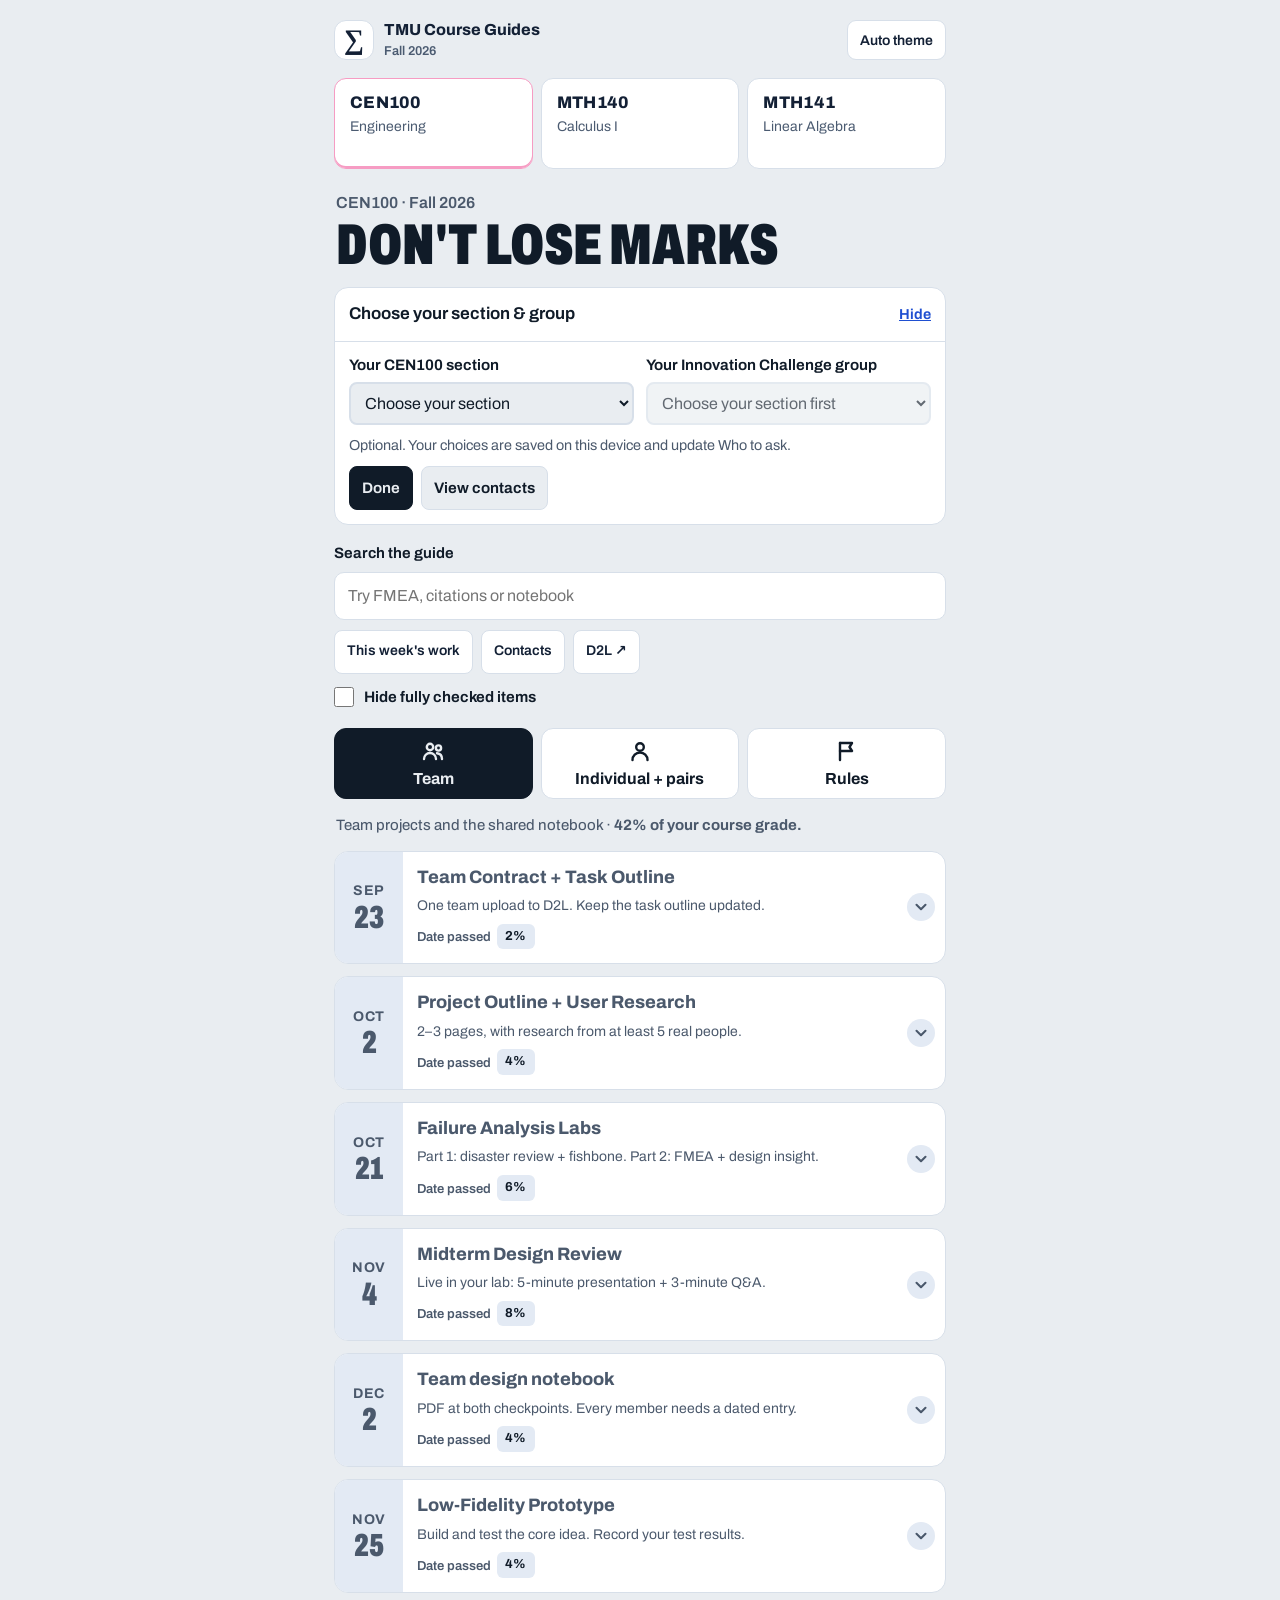
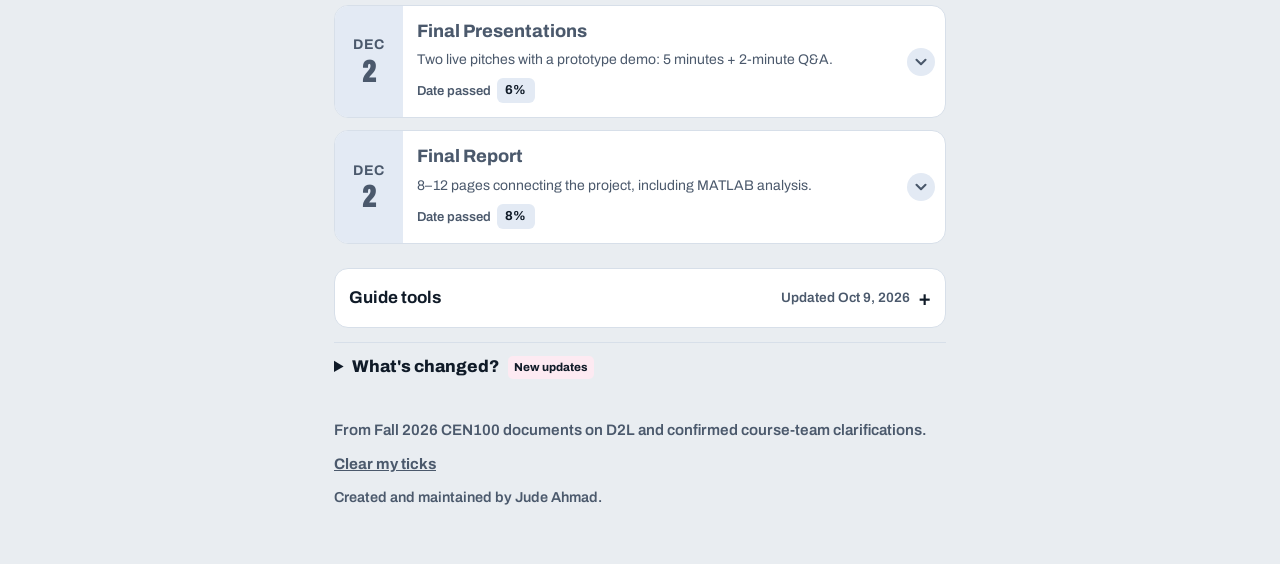
==== commit ef1912e8: "Temporarily pause Cloudflare Web Analytics on index.html" ====
--- a/index.html
+++ b/index.html
@@ -918,7 +918,7 @@
   const normalise=text=>String(text).normalize("NFD").replace(/[\u0300-\u036f]/g,"").toLowerCase();
   function findMatches(entries,query){const words=normalise(query).trim().split(/\s+/).filter(Boolean);return words.length?entries.filter(entry=>words.every(word=>normalise(entry.text).includes(word))):[]}
   function setupSearch(){
-    const entries=allItems.map(item=>({title:item.name,tab:TEAM.includes(item)?"team":"you",target:"guide-item-"+item.id,item:item.id,text:[item.name,item.what,JSON.stringify(item.facts),JSON.stringify(item.groups),JSON.stringify(item.traps),...sourceFor(item)].join(" ")}));
+    const entries=allItems.map(item=>({title:item.name,tab:TEAM.includes(item)?"team":"you",target:"guide-item-"+item.id,item:item.id,text:[item.name,item.preview,item.what,JSON.stringify(item.facts),JSON.stringify(item.groups),JSON.stringify(item.traps),...sourceFor(item)].join(" ")}));
     for(const [listId,rows,offset] of [["rules",RULES,2],["confirmed",CONFIRMED,0],["open",OPEN,0]]){
       [...$(listId).children].forEach((node,index)=>{
         node.id=`guide-${listId}-${index}`;node.classList.add("guide-jump");
@@ -1209,6 +1209,6 @@
 })();
 </script>
 <script src="assets/hub.js"></script>
-<!-- Cloudflare Web Analytics --><script type='module' src='https://static.cloudflareinsights.com/beacon.min.js' data-cf-beacon='{"token": "4eb3097847fc4f4fae74d36bf0f1b421"}'></script><!-- End Cloudflare Web Analytics -->
+<!-- Cloudflare Web Analytics temporarily paused on 2026-10-10; restore the beacon from Git history to resume. -->
 </body>
 </html>
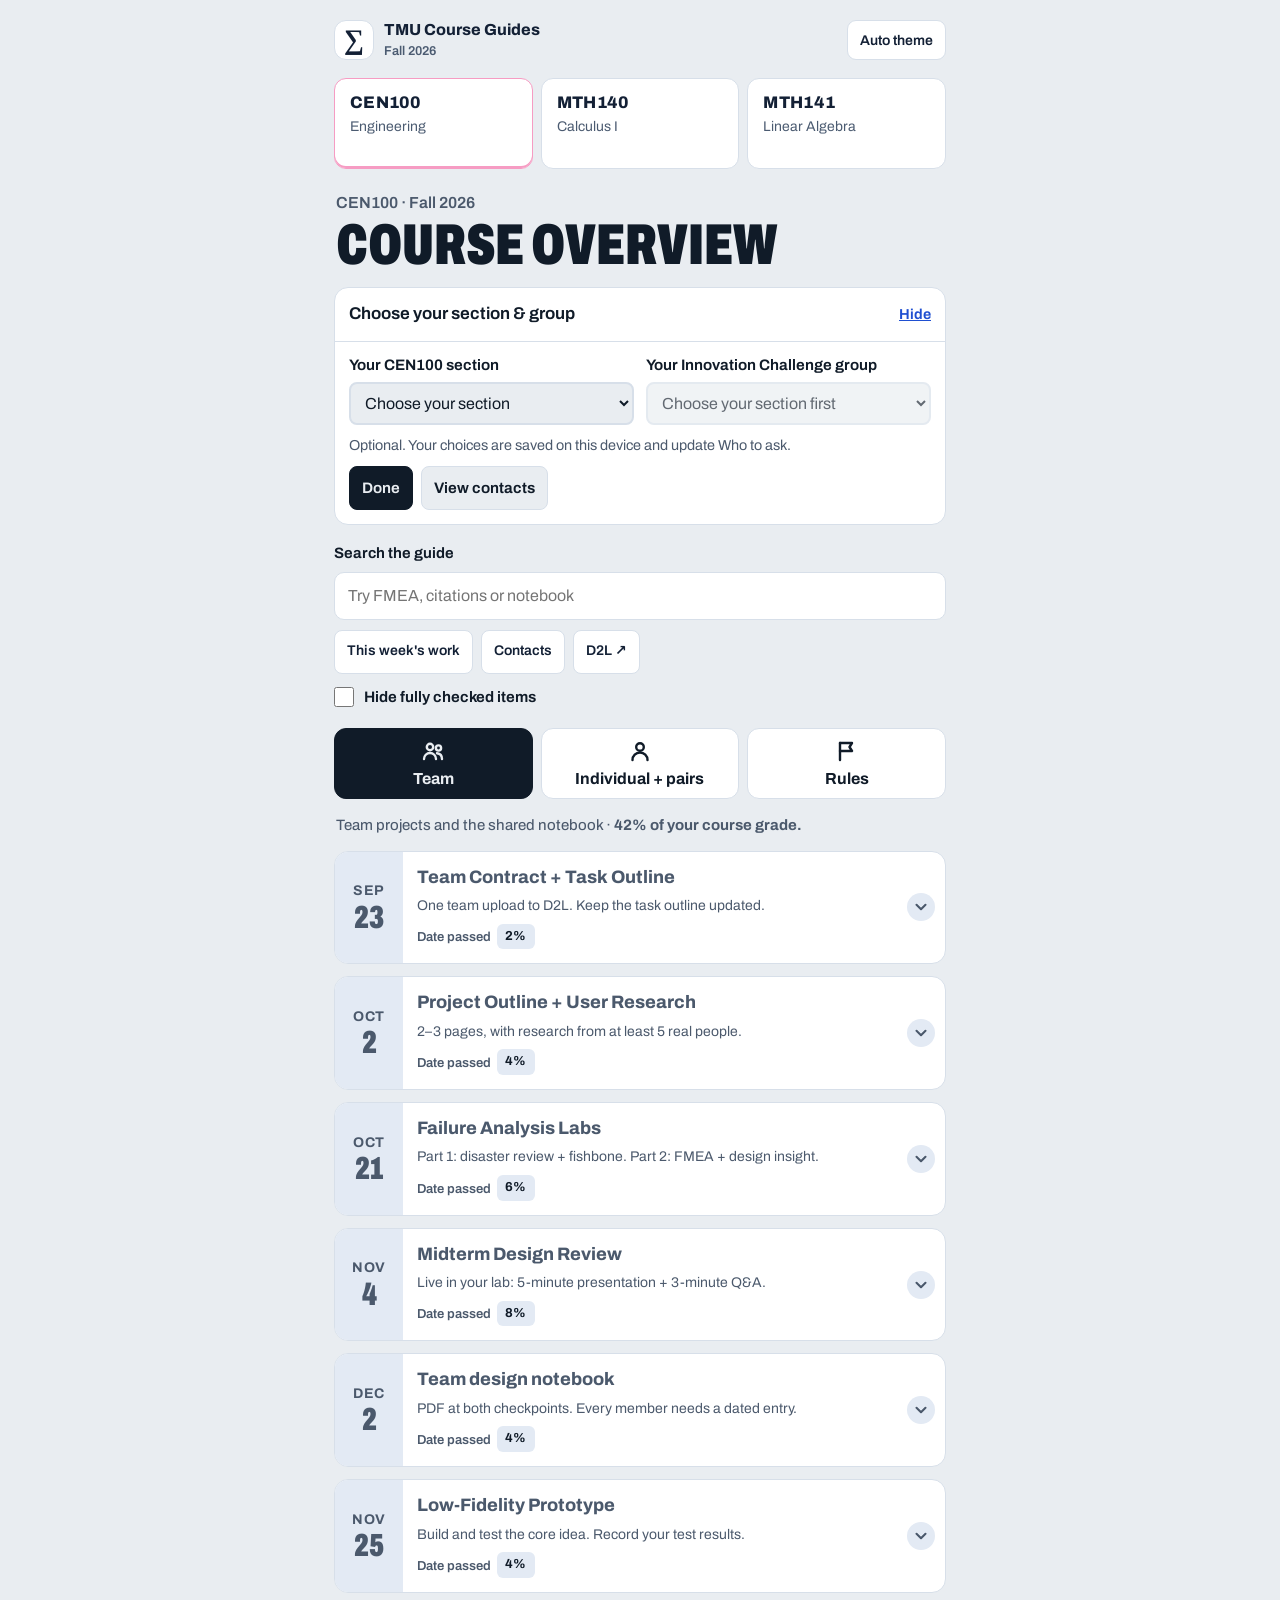
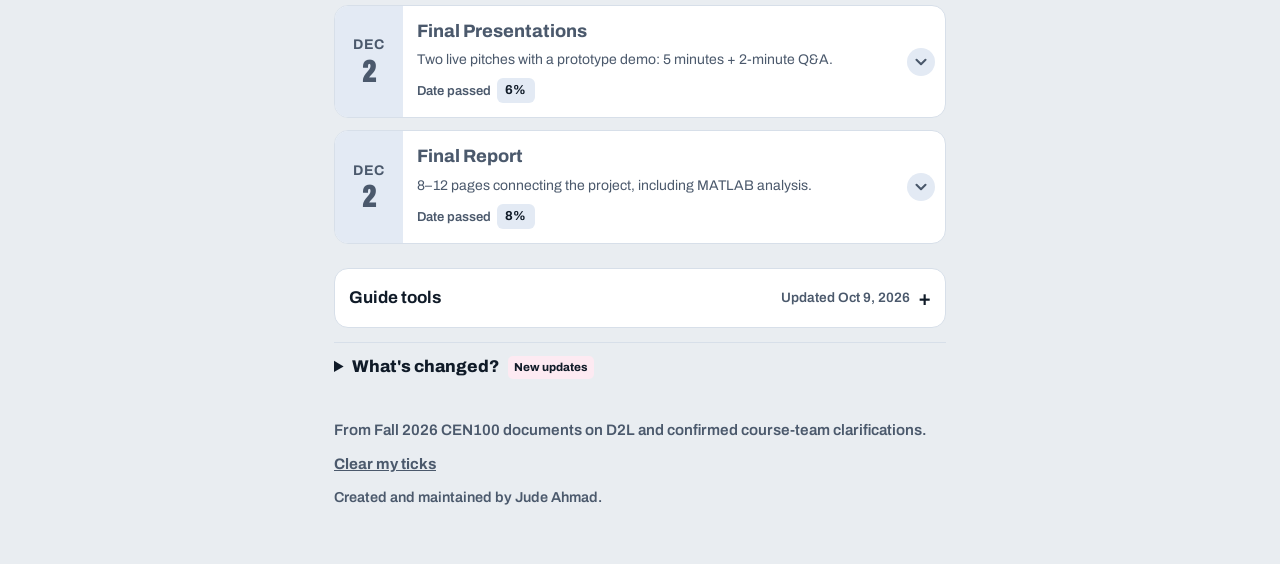
==== commit 0a267f1a: "Align CEN page with TMU Course Guides branding and remove marks slogan" ====
--- a/index.html
+++ b/index.html
@@ -3,7 +3,7 @@
 <head>
 <meta charset="utf-8">
 <meta name="viewport" content="width=device-width, initial-scale=1, viewport-fit=cover">
-<title>CEN100: Don't Lose Marks</title>
+<title>CEN100 | TMU Course Guides</title>
 <meta name="description" content="TMU Fall 2026 course guides: CEN100 assignment deadlines, requirements and contacts, plus MTH140 and MTH141 assessment and section guides.">
 <link rel="stylesheet" href="assets/hub.css">
 <link rel="preconnect" href="https://fonts.googleapis.com">
@@ -247,7 +247,7 @@
 <div class="wrap">
   <header>
     <p class="team" id="course-context">CEN100 · Fall 2026</p>
-    <h1>Don't lose marks</h1>
+    <h1>Course overview</h1>
   </header>
 
   <details class="profile-picker" id="profile-picker" open>
@@ -860,7 +860,7 @@
     const staff=profile?STAFFING.find(s=>s.sections.includes(profile.section)):null;
     const label=profile?`CEN100 Section ${profile.section}${profile.group?`, Group ${profile.group}`:""}`:"CEN100 · Fall 2026";
     $("course-context").textContent=label;
-    document.title=(profile?label:"CEN100")+": Don't Lose Marks";
+    document.title=(profile?label:"CEN100")+" | TMU Course Guides";
     $("profile-label").textContent=profile?`Section ${profile.section}${profile.group?` · Group ${profile.group}`:" · Choose your group"}${staff?` · Lab: ${staff.location}`:""}`:"Choose your section & group";
     updatePickerAction();updateSectionContent(profile);
   }
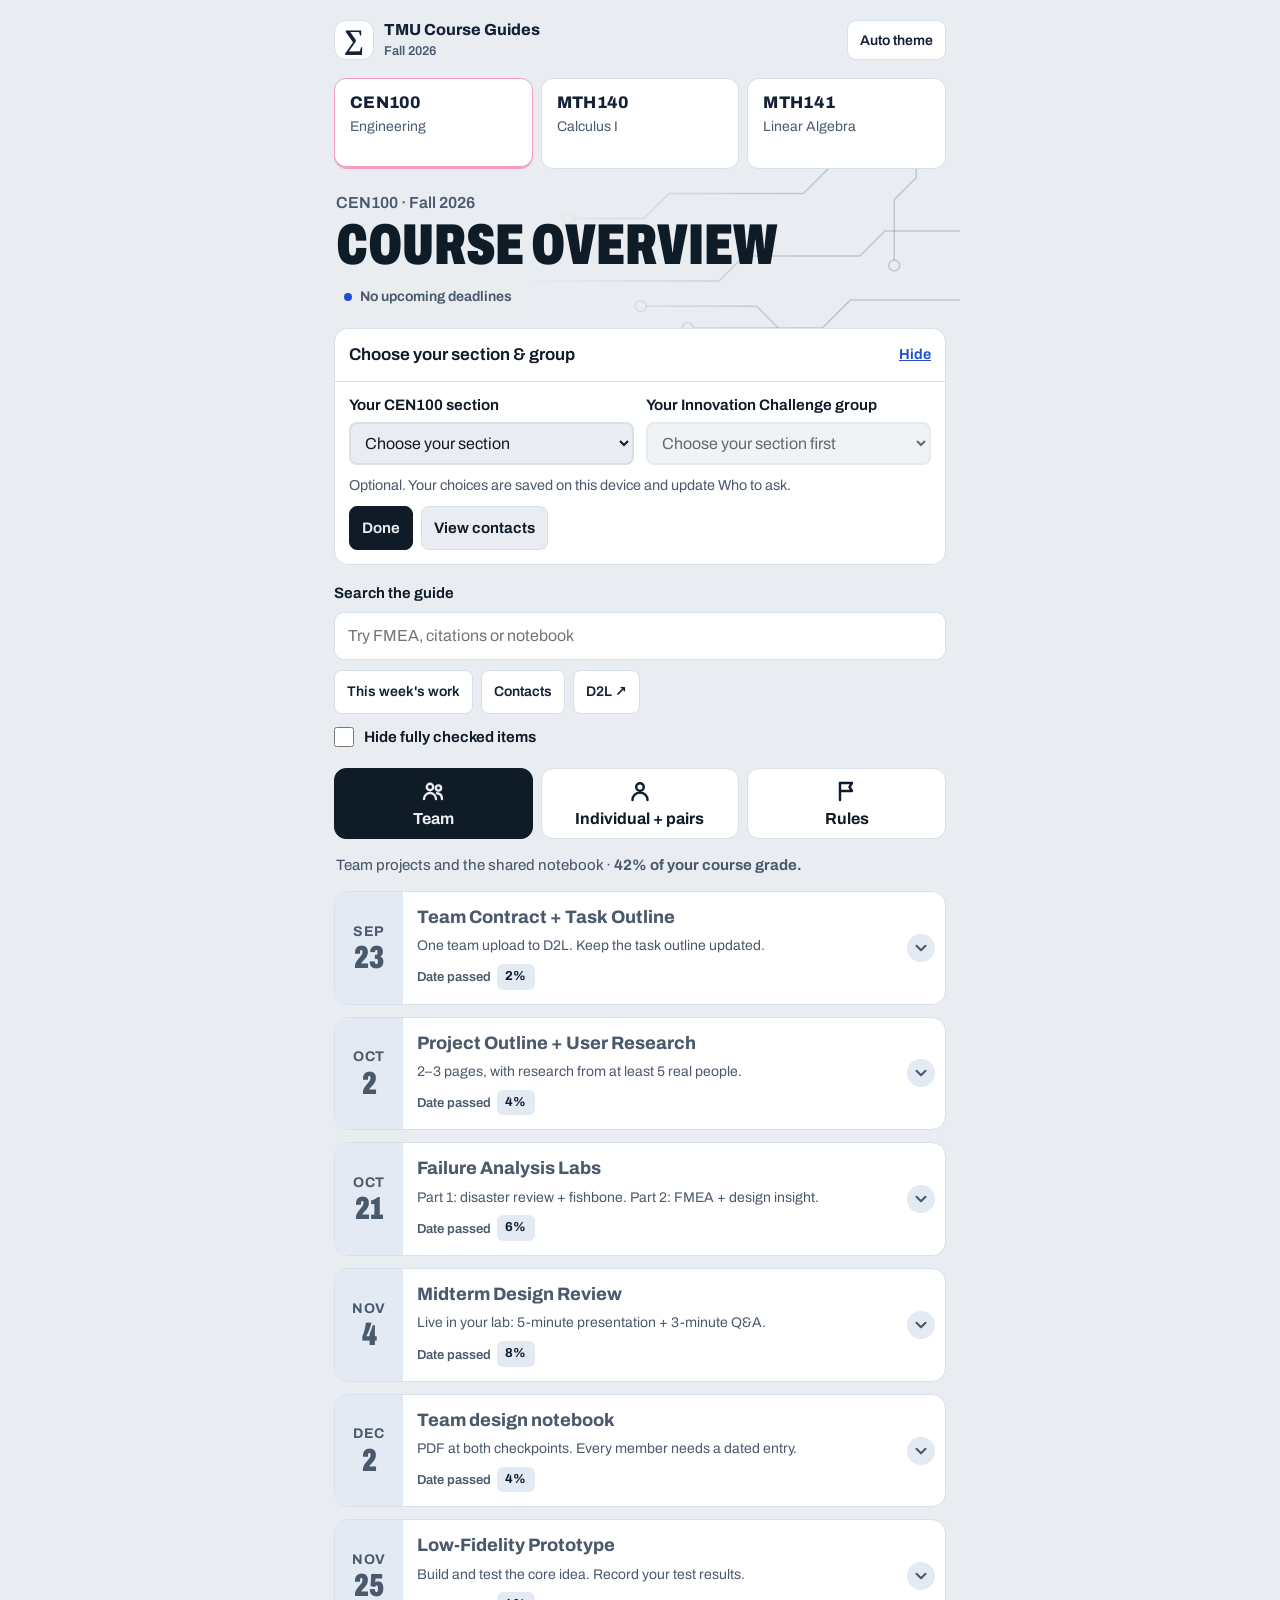
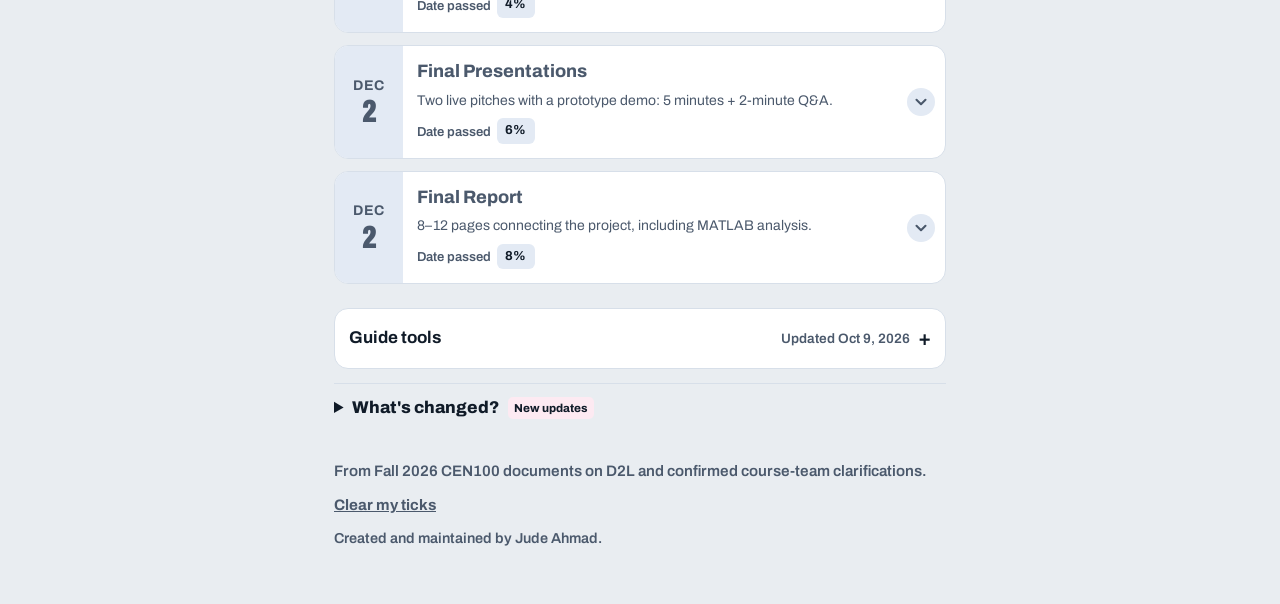
==== commit bae20761: "Add deadline-reactive circuit header to CEN100 page Traces behind the title carry pulses that slow-r" ====
--- a/index.html
+++ b/index.html
@@ -46,6 +46,36 @@
 header{padding:22px 2px 16px}
 .team{font-weight:600;font-size:1rem;margin:0 0 4px;color:var(--ink2)}
 h1{margin:0;font-weight:900;font-variation-settings:"wdth" 68;font-size:min(3.6rem,12vw);line-height:.92;text-transform:uppercase}
+
+/* Circuit header: pulses follow the student's next unfinished deadline */
+.circuit-head{position:relative;isolation:isolate;
+  --trace:color-mix(in srgb,var(--ink2) 26%,transparent);--hot:#E0569A;--pulse:var(--team);--pulse-op:.55;--dur:9s}
+@media (prefers-color-scheme:dark){:root:not([data-theme="light"]) .circuit-head{--hot:var(--sign)}}
+:root[data-theme="dark"] .circuit-head{--hot:var(--sign)}
+.circuit-head[data-urgency="soon"]{--pulse:var(--hot);--pulse-op:.7;--dur:7.5s}
+.circuit-head[data-urgency="close"]{--pulse:var(--hot);--pulse-op:.95;--dur:6s}
+.circuit{position:absolute;inset:0 -14px 0 0;width:calc(100% + 14px);height:100%;z-index:-1;pointer-events:none;
+  -webkit-mask-image:linear-gradient(90deg,transparent 30%,#000 75%);mask-image:linear-gradient(90deg,transparent 30%,#000 75%)}
+.circuit path{fill:none;stroke-linecap:round;stroke-linejoin:round;vector-effect:non-scaling-stroke}
+.circuit .traces path{stroke:var(--trace);stroke-width:1.5}
+.circuit .pulses path{stroke:var(--pulse);stroke-width:2.5;opacity:var(--pulse-op);stroke-dasharray:7 200;stroke-dashoffset:7}
+.circuit .pads circle{fill:var(--bg);stroke:var(--trace);stroke-width:1.5;vector-effect:non-scaling-stroke}
+.circuit-head[data-urgency="close"] .pads circle{stroke:var(--hot)}
+.circuit-head>p,.circuit-head>h1{position:relative}
+.head-next{display:inline-flex;align-items:center;gap:8px;margin:12px 0 0;padding:4px 10px 4px 8px;border-radius:999px;
+  background:color-mix(in srgb,var(--bg) 82%,transparent);font-weight:650;font-size:.875rem;color:var(--ink2)}
+.head-next::before{content:"";width:8px;height:8px;border-radius:50%;background:var(--team)}
+.circuit-head:not([data-urgency="calm"]) .head-next::before{background:var(--hot)}
+.head-next[hidden]{display:none}
+@media (prefers-reduced-motion:no-preference){
+  .circuit .pulses path{animation:pulse-run var(--dur) linear infinite;animation-delay:calc(var(--d) * var(--dur));transition:stroke .6s,opacity .6s}
+  .circuit-head.paused .pulses path{animation-play-state:paused}
+  @keyframes pulse-run{from{stroke-dashoffset:7}to{stroke-dashoffset:-100}}
+}
+@media (prefers-reduced-motion:reduce){
+  .circuit .pulses{display:none}
+  .circuit-head:not([data-urgency="calm"]) .pads circle{stroke:var(--hot)}
+}
 
 /* NEXT sign */
 .next{background:var(--sign);color:#101B28;border-radius:16px;padding:20px;box-shadow:0 2px 0 rgba(0,0,0,.1)}
@@ -245,9 +275,31 @@
 </head>
 <body data-course="cen100">
 <div class="wrap">
-  <header>
+  <header class="circuit-head" id="circuit-head" data-urgency="calm">
+    <svg class="circuit" viewBox="0 0 400 150" preserveAspectRatio="xMaxYMid slice" aria-hidden="true" focusable="false">
+      <g class="traces">
+        <path d="M400 22H318L300 40H214L198 56H150"/>
+        <path d="M400 64H352L336 80H262L246 96H120"/>
+        <path d="M400 108H330L312 126H226"/>
+        <path d="M372 0V30L358 44V86"/>
+        <path d="M286 150V128L270 112H196"/>
+      </g>
+      <g class="pulses">
+        <path pathLength="100" style="--d:0" d="M400 22H318L300 40H214L198 56H150"/>
+        <path pathLength="100" style="--d:-.55" d="M400 64H352L336 80H262L246 96H120"/>
+        <path pathLength="100" style="--d:-.2" d="M400 108H330L312 126H226"/>
+        <path pathLength="100" style="--d:-.8" d="M372 0V30L358 44V86"/>
+        <path pathLength="100" style="--d:-.35" d="M286 150V128L270 112H196"/>
+      </g>
+      <g class="pads">
+        <circle cx="150" cy="56" r="3.5"/><circle cx="120" cy="96" r="3.5"/>
+        <circle cx="226" cy="126" r="3.5"/><circle cx="358" cy="86" r="3.5"/>
+        <circle cx="196" cy="112" r="3.5"/>
+      </g>
+    </svg>
     <p class="team" id="course-context">CEN100 · Fall 2026</p>
     <h1>Course overview</h1>
+    <p class="head-next" id="head-next" hidden></p>
   </header>
 
   <details class="profile-picker" id="profile-picker" open>
@@ -705,9 +757,24 @@
     return true;
   }).slice().sort(sortEvents);
 }
+function headUrgency(n){return n<=2?"close":n<=6?"soon":"calm"}
+function updateCircuitHead(up){
+  const head=document.getElementById("circuit-head"),label=document.getElementById("head-next");
+  if(!head||!label)return;
+  if(!up.length){head.dataset.urgency="calm";label.textContent="No upcoming deadlines";label.hidden=false;return}
+  const n=Math.max(0,days(up[0].date));
+  head.dataset.urgency=headUrgency(n);
+  label.textContent=`Next deadline · ${cd(n)}`;label.hidden=false;
+}
+(function pauseCircuitOffscreen(){
+  const head=document.getElementById("circuit-head");
+  if(!head||!("IntersectionObserver" in window))return;
+  new IntersectionObserver(([entry])=>head.classList.toggle("paused",!entry.isIntersecting)).observe(head);
+})();
 function renderTop(completed={}){
   const selected=Number(document.getElementById("contact-section").value);
   const up=upcomingSchedule(completed,selected);
+  updateCircuitHead(up);
   const ns=document.getElementById("nextsign"),bd=document.getElementById("board");
   const signature=up.slice(0,4).map(e=>e.id+":"+days(e.date)).join("|");
   if(ns.dataset.schedule===signature)return;ns.dataset.schedule=signature;
@@ -958,7 +1025,7 @@
       lines.push("BEGIN:VEVENT",`UID:cen100-f26-${event.id}-jude27mad-github-io`,`DTSTAMP:${stamp}`,`SUMMARY:${icsEscape("CEN100: "+event.title)}`);
       if(event.time)lines.push(`DTSTART:${torontoUTC(event.date,event.time)}`);
       else lines.push(`DTSTART;VALUE=DATE:${calendarDay(event.date)}`,`DTEND;VALUE=DATE:${calendarDay(shiftDay(event.date,1))}`);
-      lines.push(`DESCRIPTION:${icsEscape(description)}`,"URL:https://jude27mad.github.io/cen100-guide/","TRANSP:TRANSPARENT");
+      lines.push(`DESCRIPTION:${icsEscape(description)}`,"URL:https://jude27mad.github.io/tmu-course-guides/","TRANSP:TRANSPARENT");
       if(reminderDays>0){
         lines.push("BEGIN:VALARM","ACTION:DISPLAY",`DESCRIPTION:${icsEscape("CEN100: "+event.title)}`);
         lines.push(event.time?`TRIGGER:-P${reminderDays}D`:`TRIGGER;VALUE=DATE-TIME:${torontoUTC(shiftDay(event.date,-reminderDays),"09:00")}`);
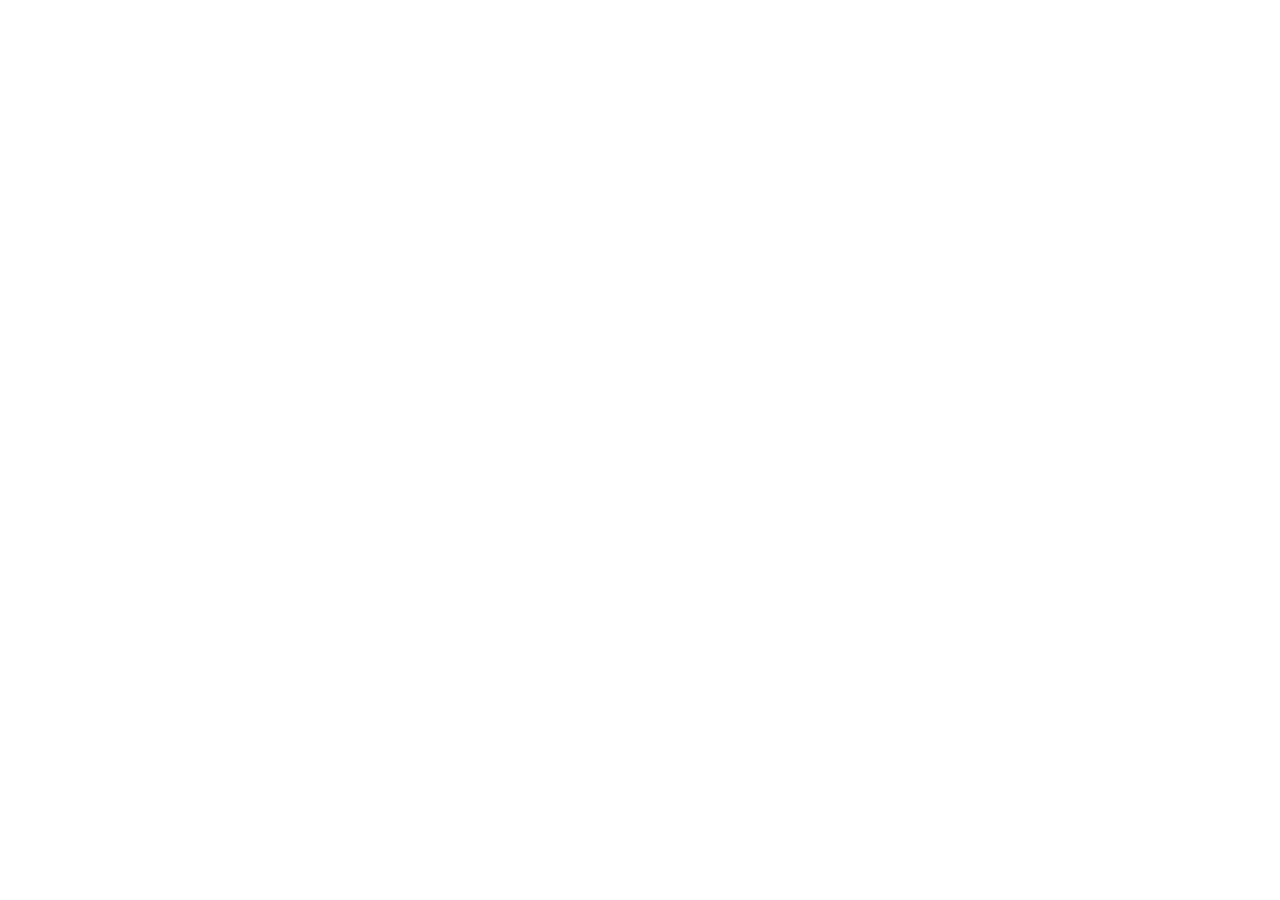
==== commit b602950e: "Forward legacy course guide URLs to renamed site, preserving path and assignment links" ====
--- a/index.html
+++ b/index.html
@@ -1,1281 +1 @@
-<!DOCTYPE html>
-<html lang="en">
-<head>
-<meta charset="utf-8">
-<meta name="viewport" content="width=device-width, initial-scale=1, viewport-fit=cover">
-<title>CEN100 | TMU Course Guides</title>
-<meta name="description" content="TMU Fall 2026 course guides: CEN100 assignment deadlines, requirements and contacts, plus MTH140 and MTH141 assessment and section guides.">
-<link rel="stylesheet" href="assets/hub.css">
-<link rel="preconnect" href="https://fonts.googleapis.com">
-<link rel="preconnect" href="https://fonts.gstatic.com" crossorigin>
-<link href="https://fonts.googleapis.com/css2?family=Archivo:wdth,wght@62..125,400..900&display=swap" rel="stylesheet">
-<style>
-:root{
-  --bg:#E9EDF1; --tile:#FFFFFF; --ink:#101B28; --ink2:#4B596C; --line:#D7DFE9;
-  --sign:#F69CC3; --navy:#10233A; --navy-ink:#FFFFFF;
-  --team:#1F4FD1; --sub:#7A3FC4; --you:#08734F;
-  --team-bg:#E8EEFF; --sub-bg:#F1E9F9; --you-bg:#E0F3EB;
-  --ok:#157A4C; --ok-bg:#E3F4EA; --bad:#C0341F; --bad-bg:#FBE7E3; --warn-bg:#FDEAF2;
-  --past:#8995A3;
-  box-sizing:border-box;
-  padding-top:env(safe-area-inset-top,0px);
-  padding-bottom:env(safe-area-inset-bottom,0px);
-}
-@media (prefers-color-scheme: dark){
-  :root:not([data-theme="light"]){
-    --bg:#0B131E; --tile:#15223A; --ink:#F1F5F9; --ink2:#B9C6D8; --line:#29374C;
-    --navy:#06101C; --team:#6C93FF; --sub:#B48CFF; --you:#3FD19A;
-    --team-bg:#1C2E51; --sub-bg:#2C2646; --you-bg:#15382F;
-    --ok:#4CD08E; --ok-bg:#12301F; --bad:#FF7D66; --bad-bg:#3A1812; --warn-bg:#372338; --past:#6F7D8D;
-  }
-}
-:root[data-theme="dark"]{
-  --bg:#0B131E; --tile:#15223A; --ink:#F1F5F9; --ink2:#B9C6D8; --line:#29374C;
-  --navy:#06101C; --team:#6C93FF; --sub:#B48CFF; --you:#3FD19A;
-  --team-bg:#1C2E51; --sub-bg:#2C2646; --you-bg:#15382F;
-  --ok:#4CD08E; --ok-bg:#12301F; --bad:#FF7D66; --bad-bg:#3A1812; --warn-bg:#372338; --past:#6F7D8D;
-}
-*,*::before,*::after{box-sizing:inherit}
-html{scroll-padding-top:env(safe-area-inset-top,0px);-webkit-text-size-adjust:100%}
-body{margin:0;overflow-wrap:anywhere;background:var(--bg);color:var(--ink);font-family:"Archivo",system-ui,-apple-system,"Segoe UI",Roboto,sans-serif;font-size:17px;line-height:1.45}
-.wrap{max-width:640px;margin:0 auto;padding:0 14px 56px}
-button{font:inherit;color:inherit}
-svg{display:block;flex:0 0 auto}
-:focus-visible{outline:3px solid var(--team);outline-offset:2px;border-radius:6px}
-
-header{padding:22px 2px 16px}
-.team{font-weight:600;font-size:1rem;margin:0 0 4px;color:var(--ink2)}
-h1{margin:0;font-weight:900;font-variation-settings:"wdth" 68;font-size:min(3.6rem,12vw);line-height:.92;text-transform:uppercase}
-
-/* Circuit header: pulses follow the student's next unfinished deadline */
-.circuit-head{position:relative;isolation:isolate;
-  --trace:color-mix(in srgb,var(--ink2) 26%,transparent);--hot:#E0569A;--pulse:var(--team);--pulse-op:.55;--dur:9s}
-@media (prefers-color-scheme:dark){:root:not([data-theme="light"]) .circuit-head{--hot:var(--sign)}}
-:root[data-theme="dark"] .circuit-head{--hot:var(--sign)}
-.circuit-head[data-urgency="soon"]{--pulse:var(--hot);--pulse-op:.7;--dur:7.5s}
-.circuit-head[data-urgency="close"]{--pulse:var(--hot);--pulse-op:.95;--dur:6s}
-.circuit{position:absolute;inset:0 -14px 0 0;width:calc(100% + 14px);height:100%;z-index:-1;pointer-events:none;
-  -webkit-mask-image:linear-gradient(90deg,transparent 30%,#000 75%);mask-image:linear-gradient(90deg,transparent 30%,#000 75%)}
-.circuit path{fill:none;stroke-linecap:round;stroke-linejoin:round;vector-effect:non-scaling-stroke}
-.circuit .traces path{stroke:var(--trace);stroke-width:1.5}
-.circuit .pulses path{stroke:var(--pulse);stroke-width:2.5;opacity:var(--pulse-op);stroke-dasharray:7 200;stroke-dashoffset:7}
-.circuit .pads circle{fill:var(--bg);stroke:var(--trace);stroke-width:1.5;vector-effect:non-scaling-stroke}
-.circuit-head[data-urgency="close"] .pads circle{stroke:var(--hot)}
-.circuit-head>p,.circuit-head>h1{position:relative}
-.head-next{display:inline-flex;align-items:center;gap:8px;margin:12px 0 0;padding:4px 10px 4px 8px;border-radius:999px;
-  background:color-mix(in srgb,var(--bg) 82%,transparent);font-weight:650;font-size:.875rem;color:var(--ink2)}
-.head-next::before{content:"";width:8px;height:8px;border-radius:50%;background:var(--team)}
-.circuit-head:not([data-urgency="calm"]) .head-next::before{background:var(--hot)}
-.head-next[hidden]{display:none}
-@media (prefers-reduced-motion:no-preference){
-  .circuit .pulses path{animation:pulse-run var(--dur) linear infinite;animation-delay:calc(var(--d) * var(--dur));transition:stroke .6s,opacity .6s}
-  .circuit-head.paused .pulses path{animation-play-state:paused}
-  @keyframes pulse-run{from{stroke-dashoffset:7}to{stroke-dashoffset:-100}}
-}
-@media (prefers-reduced-motion:reduce){
-  .circuit .pulses{display:none}
-  .circuit-head:not([data-urgency="calm"]) .pads circle{stroke:var(--hot)}
-}
-
-/* NEXT sign */
-.next{background:var(--sign);color:#101B28;border-radius:16px;padding:20px;box-shadow:0 2px 0 rgba(0,0,0,.1)}
-.next .lbl{display:inline-flex;align-items:center;gap:6px;background:#101B28;color:var(--sign);font-weight:700;font-size:.875rem;padding:4px 10px;border-radius:6px;text-transform:uppercase;letter-spacing:.04em}
-.next .t{overflow-wrap:anywhere;font-weight:800;font-size:1.6rem;line-height:1.18;margin:14px 0 12px}
-.next .row{display:flex;align-items:flex-end;justify-content:space-between;gap:12px;flex-wrap:wrap}
-.next .big{font-variation-settings:"wdth" 62;font-weight:900;font-size:min(3.6rem,16vw);line-height:.85;text-transform:uppercase}
-.next .when{font-weight:650;font-size:1rem;text-align:right}
-.next .chips{display:flex;gap:8px;flex-wrap:wrap;align-items:center;justify-content:space-between;margin-top:16px}
-.deadline-action{display:inline-flex;align-items:center;gap:7px;font-size:.875rem;font-weight:650}
-.deadline-link{text-decoration:none;cursor:pointer}
-.next-open{display:block;color:inherit;border-radius:8px}
-.next-quick-actions{display:flex;align-items:center;gap:12px;border-top:1px solid rgba(16,27,40,.16);margin-top:16px;padding-top:12px}
-.next-quick-actions small{font-size:.8125rem;font-weight:450}
-.quick-mark{min-height:44px;border:1px solid currentColor;border-radius:8px;padding:9px 14px;background:transparent;color:inherit;font:inherit;font-size:.9375rem;font-weight:650;cursor:pointer}
-.dep.deadline-link{color:inherit}
-
-.board{background:var(--navy);color:var(--navy-ink);border-radius:14px;margin:10px 0 22px;padding:4px 16px}
-.dep{display:grid;grid-template-columns:auto minmax(0,1fr) auto;gap:12px;align-items:center;padding:15px 0;border-top:1px solid rgba(255,255,255,.1)}
-.dep:first-child{border-top:0}
-.dep .d{font-variation-settings:"wdth" 75;font-weight:750;font-size:1rem;color:var(--sign);min-width:3.3rem;text-transform:uppercase}
-.dep .n{overflow-wrap:anywhere;font-weight:550;font-size:.9375rem;line-height:1.4}
-.dep .c{display:flex;align-items:center;gap:6px;font-variation-settings:"wdth" 68;font-weight:750;font-size:1.2rem;white-space:nowrap}
-.dep .c svg{opacity:.8;width:15px;height:15px}
-@media(max-width:400px){.dep{grid-template-columns:minmax(0,1fr) auto;gap:4px 12px}.dep .d,.dep .n{grid-column:1}.dep .c{grid-column:2;grid-row:1/3}}
-@media (prefers-reduced-motion:no-preference){
-  .next,.dep{animation:reveal .22s ease-out both}
-  .body:not([hidden]){animation:reveal .16s ease-out}
-  @keyframes reveal{from{opacity:0;transform:translateY(4px)}to{opacity:1;transform:none}}
-  .deadline-link,.head{transition:background-color .15s,box-shadow .15s}
-}
-@media(hover:hover){.next-open:hover .deadline-action{text-decoration:underline;text-underline-offset:3px}.dep.deadline-link:hover .n{text-decoration:underline;text-underline-offset:3px}.head:hover{background:var(--hub-soft)}}
-
-@media(prefers-reduced-motion:reduce){*{animation:none!important;transition:none!important}}
-
-/* Tabs */
-.tabs{position:sticky;top:env(safe-area-inset-top,0px);z-index:5;background:var(--bg);padding:8px 0 12px;display:grid;grid-template-columns:repeat(3,minmax(0,1fr));gap:8px}
-.tab{min-width:0;overflow-wrap:anywhere;display:flex;flex-direction:column;align-items:center;gap:4px;border:1px solid var(--line);background:var(--tile);border-radius:12px;padding:10px 4px 8px;font-weight:700;font-size:1rem;cursor:pointer}
-.tab[aria-selected="true"]{background:var(--ink);color:var(--bg);border-color:var(--ink)}
-.panel[hidden]{display:none}
-.lead{font-weight:450;font-size:.9375rem;color:var(--ink2);margin:4px 2px 14px}
-
-/* Chips */
-.chip{display:inline-flex;max-width:100%;overflow-wrap:anywhere;align-items:center;gap:6px;font-weight:700;font-size:.8125rem;padding:5px 8px;border-radius:6px;line-height:1.2;text-transform:uppercase;letter-spacing:.02em}
-.chip.team{background:var(--team-bg);color:var(--team)}.chip.sub{background:var(--sub-bg);color:var(--sub)}.chip.you{background:var(--you-bg);color:var(--you)}
-.chip.pct{background:var(--hub-soft);color:var(--ink)}
-.next .chip{background:rgba(16,27,40,.12);color:#101B28}
-
-/* Tiles */
-.tiles{list-style:none;margin:0;padding:0;display:grid;gap:12px}
-.tile{background:var(--tile);border-radius:14px;border:1px solid var(--line);overflow:hidden}
-.tile.now{border-color:var(--sign)}
-.head{display:grid;grid-template-columns:68px minmax(0,1fr) 40px;width:100%;text-align:left;background:none;border:0;padding:0;cursor:pointer;align-items:stretch}
-.date{background:var(--navy);color:#fff;display:flex;flex-direction:column;align-items:center;justify-content:center;padding:12px 4px;text-transform:uppercase}
-.date .m{font-weight:700;font-size:.875rem;letter-spacing:.06em}
-.date .dd{font-variation-settings:"wdth" 68;font-weight:900;font-size:min(2rem,10vw);line-height:1}
-.date .x{overflow-wrap:anywhere;font-weight:600;font-size:.75rem;margin-top:4px;opacity:.9}
-.tile.now .date{background:var(--sign);color:#101B28}
-.tile.past .date{background:var(--hub-soft);color:var(--ink2)}
-.info{padding:14px 10px 14px 14px;display:flex;flex-direction:column;justify-content:center;gap:8px;min-width:0}
-.title{font-weight:750;font-size:1.125rem;line-height:1.25;overflow-wrap:anywhere}
-.tile.past .title{color:var(--ink2)}
-.card-preview{display:block;font-size:.875rem;line-height:1.4;font-weight:400;color:var(--ink2);overflow-wrap:anywhere}
-.badges{display:flex;gap:6px;flex-wrap:wrap;align-items:center}
-.prog{font-weight:600;font-size:.8125rem;color:var(--ink2)}
-.prog.full{color:var(--ok)}
-.record-status{font-weight:600;font-size:.8125rem;color:var(--ink2)}
-.record-status.full{color:var(--ok)}
-.arrow{display:flex;align-items:center;justify-content:center;padding-right:8px;color:var(--ink2)}
-.arrow svg{width:28px;height:28px;padding:5px;background:var(--hub-soft);border-radius:50%;transition:transform .16s}
-.head[aria-expanded="true"] .arrow svg{transform:rotate(180deg)}
-.head:focus-visible{outline-offset:-3px}
-.donecheck{display:inline-flex;align-items:center;gap:4px;font-weight:600;font-size:.8125rem;color:var(--ink2)}
-
-.body{padding:4px 16px 18px;border-top:1px solid var(--line)}
-.body[hidden]{display:none}
-.what{font-size:1rem;font-weight:400;margin:14px 0}
-.facts{display:grid;gap:8px;margin:0 0 16px}
-.fact{display:flex;align-items:center;gap:10px;background:var(--bg);border-radius:10px;padding:10px 12px;font-weight:550;font-size:.9375rem}
-.fact svg{color:var(--ink2)}
-.bar{display:flex;align-items:center;gap:8px;font-weight:750;font-size:.9375rem;text-transform:uppercase;letter-spacing:.03em;padding:10px 12px;border-radius:10px;margin:18px 0 6px}
-.bar.good{background:var(--ok-bg);color:var(--ok)}
-.bar.bad{background:var(--bad-bg);color:var(--bad)}
-.grp{font-weight:700;font-size:1rem;margin:16px 0 4px;padding-left:2px}
-.checks{list-style:none;margin:0;padding:0}
-.checks li{border-top:1px solid var(--line)}
-.checks li:first-child{border-top:0}
-.checks label{overflow-wrap:anywhere;display:flex;gap:12px;padding:11px 2px;cursor:pointer;align-items:flex-start;font-size:1.02rem}
-.checks input{appearance:none;-webkit-appearance:none;flex:0 0 26px;width:26px;height:26px;border:2.5px solid var(--ink);border-radius:7px;margin:0;display:grid;place-content:center;cursor:pointer;background:var(--tile)}
-.checks input::after{content:"";width:12px;height:7px;border:3px solid #fff;border-top:0;border-right:0;transform:rotate(-45deg) translate(1px,-1px);opacity:0}
-.checks input:checked{background:var(--ok);border-color:var(--ok)}
-.checks input:checked::after{opacity:1}
-.checks input:checked + span{color:var(--past);text-decoration:line-through}
-.traps{list-style:none;margin:0;padding:0}
-.traps li{overflow-wrap:anywhere;display:flex;gap:10px;align-items:flex-start;padding:10px 2px;border-top:1px solid var(--line);font-size:1.02rem;font-weight:550}
-.traps li:first-child{border-top:0}
-.traps svg{color:var(--bad);margin-top:1px}
-
-/* Rules */
-.signs{list-style:none;margin:0;padding:0;display:grid;gap:10px}
-.s{display:grid;grid-template-columns:56px 1fr;background:var(--tile);border:1px solid var(--line);border-radius:14px;overflow:hidden}
-.s .ic{display:flex;align-items:center;justify-content:center;background:var(--navy);color:#fff}
-.s.red .ic{background:var(--bad)}
-.s.green .ic{background:var(--ok)}
-.s.amber .ic{background:var(--sign);color:#101B28}
-#open .s.amber .ic{background:#F5BE0B}
-.s .tx{min-width:0;overflow-wrap:anywhere;padding:12px 14px}
-.s b{display:block;font-size:1.0625rem;line-height:1.3;font-weight:750;margin-bottom:5px}
-.s span{font-size:1rem;color:var(--ink2)}
-h2.sec{display:flex;align-items:center;gap:10px;font-weight:900;font-variation-settings:"wdth" 70;font-size:1.8rem;text-transform:uppercase;margin:30px 2px 10px;line-height:1}
-.people{display:grid;grid-template-columns:1fr 1fr;gap:10px}
-.people div{background:var(--tile);border:1px solid var(--line);border-radius:14px;padding:14px}
-.people b{display:block;font-size:1.1rem}
-.people em{display:block;font-style:normal;font-weight:700;color:var(--ink2);margin:2px 0 6px}
-.people a{color:var(--team);font-weight:700;font-size:.95rem;word-break:break-all}
-footer{margin-top:34px;display:flex;justify-content:space-between;gap:12px;flex-wrap:wrap;font-size:.95rem;color:var(--ink2);font-weight:600}
-.site-credit{flex-basis:100%;font-size:.9rem}
-.reset{background:none;border:0;padding:0;text-decoration:underline;color:var(--ink2);cursor:pointer;font-weight:700}
-
-#contactlookup{grid-template-columns:repeat(2,minmax(0,1fr))}
-#contactlookup div{min-width:0}
-.profile-picker,.profile-picker *{box-sizing:border-box}
-.profile-picker{margin:0 0 16px;border:1px solid var(--line);border-radius:14px;background:var(--tile);scroll-margin-top:12px}
-.profile-picker>summary{display:flex;align-items:center;justify-content:space-between;gap:12px;padding:14px;font-weight:650;cursor:pointer;list-style:none;min-height:48px}
-.profile-picker>summary::-webkit-details-marker{display:none}
-#profile-label{min-width:0;overflow-wrap:anywhere}
-#profile-action{flex:0 0 auto;font-size:.9rem;color:var(--team);text-decoration:underline}
-.profile-content{padding:0 14px 14px;border-top:1px solid var(--line)}
-.profile-fields{display:grid;grid-template-columns:repeat(2,minmax(0,1fr));gap:12px}
-.profile-fields>div{min-width:0;display:flex;flex-direction:column}
-.profile-picker label{display:block;font-weight:650;font-size:.95rem;margin:12px 0 6px}
-.profile-picker select{display:block;width:100%;min-width:0;margin-top:auto;padding:10px;border:2px solid var(--line);border-radius:8px;background:var(--bg);color:var(--ink);font:inherit;font-size:1rem;cursor:pointer}
-.profile-picker select:disabled{opacity:.65;cursor:default}
-.profile-picker .tool-actions{align-items:center}
-#profile-done{background:var(--ink);color:var(--bg);border-color:var(--ink)}
-@media(max-width:440px){.profile-fields{grid-template-columns:1fr;gap:0}}
-#contactlookup p{margin:0;overflow-wrap:anywhere}
-#contactlookup p span{color:var(--ink2);font-weight:600}
-.contact-note{margin-top:12px}
-@media(max-width:440px){#contactlookup{grid-template-columns:1fr}}
-.guide-tools,.guide-tools *,.tile-extras,.tile-extras *{box-sizing:border-box}
-.guide-tools{margin:24px 0 12px;border:1px solid var(--line);border-radius:14px;background:var(--tile)}
-.guide-tools>summary{display:flex;justify-content:space-between;align-items:center;gap:8px;flex-wrap:wrap;padding:14px;cursor:pointer;font-weight:700;list-style:none}
-.guide-tools>summary::-webkit-details-marker{display:none}
-.guide-tools>summary::after{content:"+";font-size:1.3rem}
-.guide-tools[open]>summary::after{content:"−"}
-.guide-tools summary small{font-size:.85rem;font-weight:600;color:var(--ink2);margin-left:auto}
-.tool-content{padding:0 14px 14px;border-top:1px solid var(--line)}
-.tool-content label:not(.tool-check){display:block;font-weight:750;margin:12px 0 6px;font-size:1rem}
-.tool-content input[type="search"],.tool-content select{width:100%;min-width:0;padding:10px;border:2px solid var(--line);border-radius:8px;background:var(--bg);color:var(--ink);font:inherit;font-size:1rem}
-.tool-content input[type="file"]{display:block;max-width:100%;font:inherit;font-size:.9rem;margin:12px 0}
-.tool-check{display:flex;align-items:center;gap:10px;margin:12px 0;font-weight:650;font-size:.95rem;cursor:pointer}
-.tool-check input{width:20px;height:20px;margin:0;accent-color:var(--you);flex:0 0 auto}
-.tool-btn{border:1px solid var(--line);border-radius:8px;background:var(--bg);color:var(--ink);font:inherit;font-size:.95rem;font-weight:650;padding:10px 12px;cursor:pointer;min-height:44px}
-.tool-actions{display:flex;gap:8px;flex-wrap:wrap;margin-top:10px}
-.tool-note,.tool-status{font-size:.9rem;color:var(--ink2);line-height:1.45;margin:10px 0 0}
-.tool-status:empty{display:none}
-.tool-status{font-weight:650}
-.tool-section{border-top:1px solid var(--line);margin-top:14px;padding-top:12px}
-.tool-section>summary{cursor:pointer;font-weight:800;min-height:30px}
-.grade-table{width:100%;table-layout:fixed;overflow-wrap:anywhere;border-collapse:collapse;margin:12px 0;font-size:.95rem}
-.grade-table th,.grade-table td{padding:8px 4px;border-bottom:1px solid var(--line);text-align:left;vertical-align:top}
-.grade-table th[scope="row"]{font-weight:600}
-.grade-table th:last-child,.grade-table td:last-child{width:6.5ch;text-align:right;white-space:normal}
-.grade-table tfoot th,.grade-table tfoot td{font-weight:850;border-bottom:0}
-.search-results{list-style:none;margin:10px 0;padding:0;display:grid;gap:6px}
-.search-results button{display:block;width:100%;text-align:left;overflow-wrap:anywhere}
-.search-results small{display:block;margin-top:3px;font-weight:550;color:var(--ink2)}
-.tile-extras{display:flex;gap:10px;flex-wrap:wrap;align-items:flex-start;border-top:1px solid var(--line);margin-top:14px;padding-top:12px}
-.source-note{flex:1 1 190px;color:var(--ink2);font-size:.9rem}
-.source-note summary{cursor:pointer;font-weight:700;min-height:36px;padding-top:8px}
-.source-note p{margin:5px 0}
-.guide-empty{border:2px dashed var(--line);border-radius:12px;padding:14px;font-size:.95rem;color:var(--ink2)}
-.guide-jump{scroll-margin-top:110px}
-.tile[hidden],.guide-empty[hidden],.search-results[hidden]{display:none}
-.update-list{padding-left:20px;font-size:.95rem;color:var(--ink2)}
-.update-list li{margin:8px 0}
-.update-list b{color:var(--ink)}
-@media(max-width:400px){.guide-tools summary small{margin-left:0;flex-basis:75%}.tile-extras>.tool-btn{width:100%}}
-.personal-tools,.personal-tools *{box-sizing:border-box}
-.personal-tools{border-top:1px solid var(--line);margin-top:14px;padding-top:12px}
-.personal-tools>summary{font-weight:800;cursor:pointer;min-height:36px}
-.personal-tools label:not(.tool-check){display:block;font-weight:700;font-size:.95rem;margin:12px 0 6px}
-.personal-tools textarea,.personal-tools input[type="date"],.share-fallback{display:block;max-width:100%;width:100%;min-width:0;border:2px solid var(--line);border-radius:8px;background:var(--bg);color:var(--ink);font:inherit;font-size:1rem;padding:10px}
-.personal-tools textarea{min-height:92px;resize:vertical}
-.personal-tools fieldset{border:0;margin:12px 0 0;padding:0;min-width:0}
-.personal-tools legend{font-weight:750;font-size:1rem;padding:0}
-.personal-tools .tool-check{align-items:flex-start;font-weight:550}
-.completion-count{font-weight:650;font-size:.9rem;color:var(--ink2);margin:10px 0 0}
-.work-list{list-style:none;padding:0;margin:12px 0 0;display:grid;gap:10px}
-.work-list>li{border:1px solid var(--line);border-radius:10px;padding:12px;background:var(--bg)}
-.work-list .tool-btn{width:100%;text-align:left;overflow-wrap:anywhere;background:var(--tile)}
-.work-list p{font-size:.9rem;margin:7px 0 0;color:var(--ink2)}
-.updates-badge{display:inline-block;font-size:.72rem;font-weight:750;padding:3px 6px;border-radius:5px;background:var(--warn-bg);color:var(--ink);margin-left:6px;vertical-align:middle}
-.updates-badge[hidden],.share-fallback[hidden]{display:none}
-</style>
-</head>
-<body data-course="cen100">
-<div class="wrap">
-  <header class="circuit-head" id="circuit-head" data-urgency="calm">
-    <svg class="circuit" viewBox="0 0 400 150" preserveAspectRatio="xMaxYMid slice" aria-hidden="true" focusable="false">
-      <g class="traces">
-        <path d="M400 22H318L300 40H214L198 56H150"/>
-        <path d="M400 64H352L336 80H262L246 96H120"/>
-        <path d="M400 108H330L312 126H226"/>
-        <path d="M372 0V30L358 44V86"/>
-        <path d="M286 150V128L270 112H196"/>
-      </g>
-      <g class="pulses">
-        <path pathLength="100" style="--d:0" d="M400 22H318L300 40H214L198 56H150"/>
-        <path pathLength="100" style="--d:-.55" d="M400 64H352L336 80H262L246 96H120"/>
-        <path pathLength="100" style="--d:-.2" d="M400 108H330L312 126H226"/>
-        <path pathLength="100" style="--d:-.8" d="M372 0V30L358 44V86"/>
-        <path pathLength="100" style="--d:-.35" d="M286 150V128L270 112H196"/>
-      </g>
-      <g class="pads">
-        <circle cx="150" cy="56" r="3.5"/><circle cx="120" cy="96" r="3.5"/>
-        <circle cx="226" cy="126" r="3.5"/><circle cx="358" cy="86" r="3.5"/>
-        <circle cx="196" cy="112" r="3.5"/>
-      </g>
-    </svg>
-    <p class="team" id="course-context">CEN100 · Fall 2026</p>
-    <h1>Course overview</h1>
-    <p class="head-next" id="head-next" hidden></p>
-  </header>
-
-  <details class="profile-picker" id="profile-picker" open>
-    <summary id="profile-summary"><span id="profile-label">Choose your section &amp; group</span><span id="profile-action" aria-hidden="true">Hide</span></summary>
-    <div class="profile-content">
-      <div class="profile-fields">
-        <div>
-          <label for="contact-section">Your CEN100 section</label>
-          <select id="contact-section" aria-describedby="profile-note"><option value="">Choose your section</option></select>
-        </div>
-        <div>
-          <label for="contact-group">Your Innovation Challenge group</label>
-          <select id="contact-group" aria-describedby="profile-note" disabled><option value="">Choose your section first</option></select>
-        </div>
-      </div>
-      <p class="tool-note" id="profile-note">Optional. Your choices are saved on this device and update Who to ask.</p>
-      <div class="tool-actions">
-        <button class="tool-btn" id="profile-done" type="button">Done</button>
-        <button class="tool-btn" id="profile-contacts" type="button">View contacts</button>
-      </div>
-    </div>
-  </details>
-
-  <section id="nextsign" aria-label="Next deadline"></section>
-  <section class="board" id="board" aria-label="After that"></section>
-
-  <div class="quick-confirm" id="quick-confirm" hidden><p id="quick-message" role="status"></p><button class="quick-link" id="undo-complete" type="button">Undo</button></div>
-  <section class="quick-find" aria-label="Find and do">
-    <label for="guide-search">Search the guide</label>
-    <input id="guide-search" type="search" placeholder="Try FMEA, citations or notebook" autocomplete="off" aria-controls="guide-search-results" aria-describedby="search-status">
-    <p class="tool-status" id="search-status" role="status"></p>
-    <ul class="search-results" id="guide-search-results" hidden></ul>
-    <div class="quick-links"><button class="quick-link" id="quick-work" type="button">This week's work</button><button class="quick-link" id="quick-contacts" type="button">Contacts</button><a class="quick-link" href="https://courses.torontomu.ca/" target="_blank" rel="noopener">D2L ↗</a></div>
-    <label class="tool-check"><input type="checkbox" id="hide-completed">Hide fully checked items</label>
-    <p class="tool-status" id="filter-status" role="status"></p>
-  </section>
-
-  <nav class="tabs" role="tablist" aria-label="Sections">
-    <button class="tab" role="tab" aria-selected="true" aria-controls="p-team" id="t-team"><span data-i="team"></span>Team</button>
-    <button class="tab" role="tab" aria-selected="false" aria-controls="p-you" id="t-you"><span data-i="you"></span><span>Individual + pairs</span></button>
-    <button class="tab" role="tab" aria-selected="false" aria-controls="p-rules" id="t-rules"><span data-i="flag"></span>Rules</button>
-  </nav>
-
-  <section class="panel" id="p-team" role="tabpanel" aria-labelledby="t-team">
-    <p class="lead">Team projects and the shared notebook · <strong>42% of your course grade.</strong></p>
-    <ol class="tiles" id="teamlist"></ol>
-  </section>
-
-  <section class="panel" id="p-you" role="tabpanel" aria-labelledby="t-you" hidden>
-    <p class="lead">Individual work (48%) and MATLAB pairs (10%) · <strong>58% of your course grade.</strong></p>
-    <ol class="tiles" id="youlist"></ol>
-  </section>
-
-  <section class="panel" id="p-rules" role="tabpanel" aria-labelledby="t-rules" hidden>
-    <p class="lead">These apply to everything.</p>
-    <ul class="signs" id="rules"></ul>
-    <h2 class="sec"><span data-i="check"></span>Confirmed</h2>
-    <ul class="signs" id="confirmed"></ul>
-    <h2 class="sec"><span data-i="question"></span>Still open</h2>
-    <p class="lead">Until these are settled, use the earlier date or the safer choice.</p>
-    <ul class="signs" id="open"></ul>
-    <h2 class="sec"><span data-i="chat"></span>Who to ask</h2>
-    <div class="people" id="contactlookup">
-      <div>
-        <p id="ga-result" aria-live="polite" aria-atomic="true"><span>Choose your section to see your GA and lab/location.</span></p>
-      </div>
-      <div>
-        <p id="pm-result" aria-live="polite" aria-atomic="true"><span>Choose your group to see your Project Manager.</span></p>
-      </div>
-    </div>
-    <div class="tool-actions"><button class="tool-btn" id="change-profile" type="button">Change section/group</button></div>
-    <p class="lead contact-note">For contact details, check D2L or the official Section GAs and PMs document.</p>
-  </section>
-
-  <details class="guide-tools" id="guide-tools">
-    <summary><span>Guide tools</span><small>Updated Oct 9, 2026</small></summary>
-    <div class="tool-content">
-
-      <details class="tool-section" id="course-grading">
-        <summary>Course grading: all 20 items (100%)</summary>
-        <p class="tool-note"><strong>52% of the course grade is for work normally completed with other students; 48% is individual work.</strong> The official Innovation Challenge Project category is 41%, including the individual Peer Evaluation. These describe different groupings of the same marks.</p>
-        <table class="grade-table" aria-label="Grading categories and working arrangements">
-          <thead><tr><th scope="col">What the percentage covers</th><th scope="col">Weight</th></tr></thead>
-          <tbody>
-            <tr><th scope="row">Official Innovation Challenge Project category: M1–M8, including individual Peer Evaluation (3%)</th><td>41%</td></tr>
-            <tr><th scope="row">Shared project deliverables: M1–M7 (41% − 3%)</th><td>38%</td></tr>
-            <tr><th scope="row">All full/sub-team work: M1–M7 + shared Team Design Notebook (38% + 4%)</th><td>42%</td></tr>
-            <tr><th scope="row">All team/pair work: full/sub-team work + MATLAB assignments (42% + 10%)</th><td>52%</td></tr>
-            <tr><th scope="row">Individual work: orientation/policy items (12%), participation (5%), reflections (4%), peer evaluation (3%), final exam (24%)</th><td>48%</td></tr>
-          </tbody>
-        </table>
-        <p class="tool-note">The first four rows overlap; do not add them together. The working-arrangement split is <strong>42% team/sub-team + 10% MATLAB pairs + 48% individual = 100%</strong>. MATLAB is normally paired; the confirmed odd-class-size exception allows the unpaired student to work solo or in a group of three. These percentages are grade weights, not estimates of time or workload.</p>
-        <p class="tool-note"><strong>All 20 graded items:</strong> each weight below is a share of the full course grade.</p>
-        <table class="grade-table" aria-label="CEN100 course grading allocation">
-          <thead><tr><th scope="col">Graded item</th><th scope="col">Weight</th></tr></thead>
-          <tbody>
-            <tr><th scope="row">Personal Introduction</th><td>1%</td></tr>
-            <tr><th scope="row">Survey Questionnaire (entry)</th><td>1%</td></tr>
-            <tr><th scope="row">Course Syllabus Quiz</th><td>2%</td></tr>
-            <tr><th scope="row">Professional Email Assignment</th><td>2%</td></tr>
-            <tr><th scope="row">Academic Integrity Quiz</th><td>2%</td></tr>
-            <tr><th scope="row">WHMIS Certification</th><td>2%</td></tr>
-            <tr><th scope="row">Exit Survey Questionnaire</th><td>2%</td></tr>
-            <tr><th scope="row">D2L Quizzes / Lab Participation</th><td>5%</td></tr>
-            <tr><th scope="row">Team Design Notebooks (shared team)</th><td>4%</td></tr>
-            <tr><th scope="row">Personal Reflections (individual)</th><td>4%</td></tr>
-            <tr><th scope="row">MATLAB Assignments (normally pairs)</th><td>10%</td></tr>
-            <tr><th scope="row">Team Contract + Task Outline (M1)</th><td>2%</td></tr>
-            <tr><th scope="row">Project Outline + User Research (M2)</th><td>4%</td></tr>
-            <tr><th scope="row">Failure Analysis Labs (M3)</th><td>6%</td></tr>
-            <tr><th scope="row">Midterm Design Review (M4)</th><td>8%</td></tr>
-            <tr><th scope="row">Low-Fidelity Prototype (M5)</th><td>4%</td></tr>
-            <tr><th scope="row">Final Project Presentations (M6)</th><td>6%</td></tr>
-            <tr><th scope="row">Final Report (M7)</th><td>8%</td></tr>
-            <tr><th scope="row">Peer Evaluation (M8, individual)</th><td>3%</td></tr>
-            <tr><th scope="row">Final Exam</th><td>24%</td></tr>
-          </tbody>
-          <tfoot><tr><th scope="row">Course total</th><td>100%</td></tr></tfoot>
-        </table>
-        <p class="tool-note">Team Design Notebooks (4%) and Personal Reflections (4%) sit outside the official 41% project category. The notebook contributes to team work; reflections and Peer Evaluation (M8, 3%) contribute to individual work. Completing work in a team does not remove the requirement to document individual contributions.</p>
-        <p class="tool-note">Source: CEN100 Course Outline F26, p. 9 (assessment weights) and pp. 10–11 (working arrangements and shared notebook). The subtotals above are calculated from those weights.</p>
-      </details>
-
-      <details class="tool-section" id="work-tools">
-        <summary>What should I work on?</summary>
-        <label for="work-range">Show unfinished work</label>
-        <select id="work-range"><option value="week">Next 7 days</option><option value="all">All unfinished</option></select>
-        <p class="tool-note">Based on your own submission/completion records in each card, separately from checklist ticks. Personal target dates are your plans, not official deadlines.</p>
-        <p class="tool-status" id="work-status" role="status"></p>
-        <ul class="work-list" id="work-list"></ul>
-      </details>
-
-      <details class="tool-section" id="calendar-tools">
-        <summary>Add deadlines to my calendar</summary>
-        <label for="calendar-item">Deadlines to include</label>
-        <select id="calendar-item"><option value="all">All confirmed deadlines</option></select>
-        <label class="tool-check"><input type="checkbox" id="calendar-upcoming" checked>Upcoming dates only</label>
-        <label for="calendar-reminder">Reminder</label>
-        <select id="calendar-reminder"><option value="1">1 day before</option><option value="2">2 days before</option><option value="0">No reminder</option></select>
-        <div class="tool-actions"><button class="tool-btn" id="calendar-download" type="button">Download calendar (.ics)</button></div>
-        <p class="tool-note">Open the .ics file in Apple Calendar, or import it into Google Calendar. Times use Toronto time. Dates without a confirmed time are all-day entries, with reminders at 9 AM. Approximate dates and the unscheduled final exam are excluded.</p>
-        <p class="tool-note">Calendar copies do not update automatically. Check D2L for changes and review your calendar's alert settings.</p>
-        <p class="tool-status" id="calendar-status" role="status"></p>
-      </details>
-
-      <details class="tool-section" id="backup-tools">
-        <summary>Move or back up my progress</summary>
-        <p class="tool-note">Export your progress, then import the file on another device. Backups include checklist ticks, completion records, private notes and personal target dates. Importing adds progress and fills empty notes/targets; existing conflicting notes/targets stay as they are. Older checklist backups still work.</p>
-        <div class="tool-actions"><button class="tool-btn" id="backup-export" type="button">Export my progress</button></div>
-        <label for="backup-import">Import a progress backup (.json)</label>
-        <input type="file" id="backup-import" accept=".json,application/json">
-        <p class="tool-status" id="backup-status" role="status"></p>
-      </details>
-
-      <p class="tool-note">Your saved section, group and checklist settings stay on this device.</p>
-      <p class="tool-status" id="tools-status" role="status"></p>
-    </div>
-  </details>
-
-  <details class="tool-section" id="guide-updates">
-    <summary>What's changed? <span class="updates-badge" id="updates-badge" hidden>New updates</span></summary>
-    <ul class="update-list">
-      <li><b>Oct 9, 2026 — Fewer taps:</b> Search, this week's work, contacts and D2L are now within easy reach. Mark the next deadline done directly, with Undo, using your existing completion records. Guide tools sit below the cards and tab introductions are shorter.</li>
-      <li><b>Oct 7, 2026 — Easier to scan:</b> Added short requirement previews to closed assignment and math assessment cards, visible opening arrows on upcoming deadlines, and a View requirements cue on the next deadline. Refined text weights, badges, borders and spacing across all three courses, with gentle opening transitions that respect reduced motion.</li>
-      <li><b>Oct 7, 2026 — Three-course guide:</b> Added <a href="mth140/">MTH140: Calculus I</a> and <a href="mth141/">MTH141: Linear Algebra</a> alongside CEN100.
-        <ul>
-          <li>Switch courses in the shared header. Each course remembers its own section and progress; Auto, Dark and Light appearance is shared.</li>
-          <li>Both math guides cover all 34 sections, with assigned lab times, rooms and staff. Assessment dashboards and grading bars replace the team/individual split.</li>
-          <li>Added published quiz weeks and midterm dates, announced coverage, preparation checklists, completion records, notes, study targets, direct links, search, calendars and course-specific backups.</li>
-          <li>Added 16 math topic blocks and 77 recommended-practice rows, with skill-review checks, textbook links and course rules. Calculus uses cyan curve/tangent graphics; Linear Algebra uses violet vector graphics.</li>
-          <li>Quiz days derived from lab timetables are labelled. Thanksgiving arrangements, unannounced coverage and final dates remain pending; source conflicts and textbook-edition differences are explained.</li>
-          <li>Expanded the README for all three courses and added What's changed with unread-update badges above both math footers. Checked phone, desktop and enlarged-text layouts, saved progress, backups and calendar exports.</li>
-        </ul>
-        Existing CEN100 records, section/group choices and assignment links remain available.
-      </li>
-      <li><b>Sep 30, 2026:</b> Clarified grading by working arrangement: the official project category is 41%; shared project deliverables M1–M7 are 38%; adding the notebook gives 42% full/sub-team work; adding MATLAB gives 52% team/pair work, with 48% individual. Renamed the Individual tab to Individual + pairs in the guide and colour preview, and updated the README. All 20 assessment weights remain unchanged.</li>
-      <li><b>Sep 29, 2026:</b> Updated the README and change history to cover the latest grading, colour and analytics changes, including what is measured and what stays saved only in your browser.</li>
-      <li><b>Sep 29, 2026:</b> Verified the first scheduled daily usage archive. The maintainer can keep saved all-time, monthly and yearly totals from Sep 28, with downloadable backups and checks for missing data. These reports are private and contain no students’ saved course progress.</li>
-      <li><b>Sep 29, 2026:</b> Added all 20 graded items under Guide tools, totalling 100%. Clarified that Innovation Challenge milestones M1–M8 total 41%, including peer evaluation; notebook and reflection marks are separate.</li>
-      <li><b>Sep 28, 2026:</b> Added Cloudflare Web Analytics for private usage and performance reporting. Page views and visits are not unique people. Cloudflare uses no analytics cookies or fingerprinting; your section/group, notes, targets, checklists and completion records are not sent to analytics.</li>
-      <li><b>Sep 28, 2026:</b> Restored the original yellow for Still open icons on the Rules tab, independently of the rose accent elsewhere.</li>
-      <li><b>Sep 28, 2026:</b> Applied the selected rose accent to deadlines and highlights, keeping the existing layout and automatic light/dark appearance.</li>
-      <li><b>Sep 28, 2026:</b> Added a separate colour preview with eight accents, dark navy or light backgrounds, shareable colour selections and a reset option. Preview progress stays separate from the main guide.</li>
-      <li><b>Sep 28, 2026:</b> Moved What's changed and its unread-update badge to the bottom of the page, just above the footer.</li>
-      <li><b>Sep 26, 2026:</b> Tap upcoming deadlines to open their assignment. Next up skips dates you have marked submitted/completed, and closed cards show your separate completion records.</li>
-      <li><b>Sep 26, 2026:</b> Your lab location now appears beside your section and group at the top of the guide and updates when you change sections.</li>
-      <li><b>Sep 26, 2026:</b> Unified deadline tracking, kept repeated deadlines active, clarified date-passed labels, and scoped tutorial times to confirmed sections.</li>
-      <li><b>Sep 26, 2026:</b> Added unfinished-work planning, separate submission/completion records, assignment links, private notes, personal target dates and an unread-update indicator. New backups include these records; older checklist backups still import.</li>
-      <li><b>Sep 26, 2026:</b> Added creator and maintainer credit in the footer.</li>
-      <li><b>Sep 25, 2026:</b> Kept added guide controls within their existing card widths on smaller screens.</li>
-      <li><b>Sep 25, 2026:</b> Moved section/group selection to the top of the guide. Who to ask now shows the matching contact results, with a shortcut to change your selection.</li>
-      <li><b>Sep 25, 2026:</b> The page heading now follows your selected section and group, with a neutral course label before selection.</li>
-      <li><b>Sep 25, 2026:</b> Added remembered section/group choices, calendar export, checklist backups, search, source notes and the option to hide fully checked items. Removed the large attendance warning from Rules.</li>
-      <li><b>Sep 25, 2026:</b> Added the contact lookup for all 39 sections and 52 groups, showing names and lab locations.</li>
-      <li><b>Sep 25, 2026:</b> Confirmed reflection submissions by email to the assigned PM and the MATLAB group-size exception. The FMEA Environmental clarification remains pending.</li>
-      <li><b>Sep 25, 2026:</b> Organized assignment cards by working arrangement, with the shared notebook under Team and peer evaluation under Individual.</li>
-      <li><b>Sep 24, 2026:</b> Confirmed the Oct 14 WHMIS deadline and certificate requirements, plus the Oct 14, 3 PM Academic Integrity Quiz deadline and attempt limit.</li>
-    </ul>
-  </details>
-
-  <footer><span>From Fall 2026 CEN100 documents on D2L and confirmed course-team clarifications.</span><button class="reset" id="reset">Clear my ticks</button><span class="site-credit">Created and maintained by Jude Ahmad.</span></footer>
-</div>
-
-<script>
-const I={
- team:'<svg width="24" height="24" viewBox="0 0 24 24" fill="none" stroke="currentColor" stroke-width="2.4" stroke-linecap="round" stroke-linejoin="round"><circle cx="9" cy="8" r="3.2"/><path d="M3 20c0-3.3 2.7-6 6-6s6 2.7 6 6"/><circle cx="17.5" cy="9" r="2.6"/><path d="M16 14.2c3 .3 5 2.7 5 5.8"/></svg>',
- sub:'<svg width="18" height="18" viewBox="0 0 24 24" fill="none" stroke="currentColor" stroke-width="2.6" stroke-linecap="round"><circle cx="7" cy="8" r="3"/><circle cx="17" cy="8" r="3"/><path d="M2 20c0-3 2.2-5 5-5s5 2 5 5M12 20c0-3 2.2-5 5-5s5 2 5 5"/></svg>',
- you:'<svg width="24" height="24" viewBox="0 0 24 24" fill="none" stroke="currentColor" stroke-width="2.4" stroke-linecap="round"><circle cx="12" cy="8" r="3.8"/><path d="M4.5 21c0-4.1 3.4-7.5 7.5-7.5s7.5 3.4 7.5 7.5"/></svg>',
- flag:'<svg width="24" height="24" viewBox="0 0 24 24" fill="none" stroke="currentColor" stroke-width="2.4" stroke-linecap="round" stroke-linejoin="round"><path d="M5 21V4"/><path d="M5 4h12l-2.5 4L17 12H5"/></svg>',
- cal:'<svg width="22" height="22" viewBox="0 0 24 24" fill="none" stroke="currentColor" stroke-width="2.3" stroke-linecap="round"><rect x="3.5" y="5" width="17" height="15.5" rx="2.5"/><path d="M3.5 10h17M8 3v4M16 3v4"/></svg>',
- up:'<svg width="22" height="22" viewBox="0 0 24 24" fill="none" stroke="currentColor" stroke-width="2.3" stroke-linecap="round" stroke-linejoin="round"><path d="M12 15V4M7.5 8.5 12 4l4.5 4.5"/><path d="M4 15v4a1.5 1.5 0 0 0 1.5 1.5h13A1.5 1.5 0 0 0 20 19v-4"/></svg>',
- pin:'<svg width="22" height="22" viewBox="0 0 24 24" fill="none" stroke="currentColor" stroke-width="2.3" stroke-linecap="round"><path d="M12 21s-6.5-6-6.5-11a6.5 6.5 0 0 1 13 0c0 5-6.5 11-6.5 11z"/><circle cx="12" cy="10" r="2.3"/></svg>',
- check:'<svg width="24" height="24" viewBox="0 0 24 24" fill="none" stroke="currentColor" stroke-width="3" stroke-linecap="round" stroke-linejoin="round"><path d="M4.5 12.5l5 5L19.5 7"/></svg>',
- warn:'<svg width="22" height="22" viewBox="0 0 24 24" fill="none" stroke="currentColor" stroke-width="2.4" stroke-linejoin="round" stroke-linecap="round"><path d="M12 3.5 2.5 20h19z"/><path d="M12 10v4.5M12 17.2v.1"/></svg>',
- x:'<svg width="24" height="24" viewBox="0 0 24 24" fill="none" stroke="currentColor" stroke-width="3" stroke-linecap="round"><path d="M6 6l12 12M18 6 6 18"/></svg>',
- clock:'<svg width="24" height="24" viewBox="0 0 24 24" fill="none" stroke="currentColor" stroke-width="2.4" stroke-linecap="round"><circle cx="12" cy="12" r="8.5"/><path d="M12 7.5V12l3 2"/></svg>',
- doc:'<svg width="24" height="24" viewBox="0 0 24 24" fill="none" stroke="currentColor" stroke-width="2.3" stroke-linejoin="round" stroke-linecap="round"><path d="M6 3h8l4 4v14H6z"/><path d="M14 3v4h4M9 12h6M9 16h6"/></svg>',
- book:'<svg width="24" height="24" viewBox="0 0 24 24" fill="none" stroke="currentColor" stroke-width="2.3" stroke-linejoin="round"><path d="M4 5.5A2.5 2.5 0 0 1 6.5 3H20v15H6.5A2.5 2.5 0 0 0 4 20.5z"/><path d="M4 20.5A2.5 2.5 0 0 0 6.5 23H20v-5"/></svg>',
- eye:'<svg width="24" height="24" viewBox="0 0 24 24" fill="none" stroke="currentColor" stroke-width="2.3"><path d="M2 12s3.6-7 10-7 10 7 10 7-3.6 7-10 7S2 12 2 12z"/><circle cx="12" cy="12" r="3"/></svg>',
- loop:'<svg width="24" height="24" viewBox="0 0 24 24" fill="none" stroke="currentColor" stroke-width="2.4" stroke-linecap="round" stroke-linejoin="round"><path d="M20 12a8 8 0 0 1-13.7 5.6M4 12a8 8 0 0 1 13.7-5.6"/><path d="M18 2.5v4h-4M6 21.5v-4h4"/></svg>',
- mail:'<svg width="24" height="24" viewBox="0 0 24 24" fill="none" stroke="currentColor" stroke-width="2.3" stroke-linejoin="round"><rect x="3" y="5" width="18" height="14" rx="2"/><path d="m3.5 6.5 8.5 7 8.5-7"/></svg>',
- question:'<svg width="24" height="24" viewBox="0 0 24 24" fill="none" stroke="currentColor" stroke-width="2.6" stroke-linecap="round"><circle cx="12" cy="12" r="9"/><path d="M9.3 9.3a2.8 2.8 0 1 1 3.7 2.6c-.7.3-1 .9-1 1.6v.5M12 17v.1"/></svg>',
- chat:'<svg width="24" height="24" viewBox="0 0 24 24" fill="none" stroke="currentColor" stroke-width="2.4" stroke-linejoin="round"><path d="M4 5h16v11H9l-5 4z"/></svg>',
- down:'<svg width="22" height="22" viewBox="0 0 24 24" fill="none" stroke="currentColor" stroke-width="2.8" stroke-linecap="round" stroke-linejoin="round"><path d="m6 9 6 6 6-6"/></svg>',
- forward:'<svg aria-hidden="true" width="18" height="18" viewBox="0 0 24 24" fill="none" stroke="currentColor" stroke-width="2" stroke-linecap="round" stroke-linejoin="round"><path d="M5 12h14m-6-6 6 6-6 6"/></svg>'
-};
-const WHO={team:["team","Full team"],sub:["sub","Sub-teams"],you:["you","Individual"],pair:["you","Pairs"]};
-
-const TEAM = [
- {id:"m1", date:"2026-09-23", name:"Team Contract + Task Outline", who:"team", pct:"2%",
-  preview:"One team upload to D2L. Keep the task outline updated.",
-  what:"How we work together, and the list of what needs doing and when.",
-  facts:[["up","D2L, one upload"]],
-  groups:[["",["Keep a copy of the contract in the notebook","Keep the Task Outline updated all semester"]]], traps:[]},
- {id:"m2", date:"2026-10-02", name:"Project Outline + User Research", who:"team", pct:"4%",
-  preview:"2–3 pages, with research from at least 5 real people.",
-  what:"Say who has the problem, talk to real people about it, then break the need into small pieces you can test. 2 to 3 pages, one connected story.",
-  facts:[["cal","Friday Oct 2, end of day"],["up","D2L, one upload"],["doc","5 parts, 4 points each"]],
-  groups:[
-   ["Problem statement",["Names every group affected, not just the obvious one","Lists real limits: cost, time, materials, safety, rules","Uses \u201c[Who] often [problem], leading to [impact], especially [when/where]\u201d, then in our own words"]],
-   ["User research",["3 to 5 research questions","At least 5 real people","Each person logged by role, method, and a key quote","Told everyone it's CEN100 and voluntary","Notes written during the talk","Patterns and surprises, plus a revised problem statement"]],
-   ["Needs tree",["Big need broken into small, testable needs","No need names a solution"]],
-   ["Early direction",["2 to 4 truly different ideas","Each says what's promising and what's uncertain","No idea presented as already chosen"]],
-   ["Work division",["Every member has named tasks, not just the leaders","Matches the Task Outline","At least one internal deadline before Nov 4"]],
-   ["Before uploading",["CEWIL box ticked Yes or No","Header with team number and section"]]
-  ],
-  traps:["Fewer than 5 people","Made-up or AI-written participants: zero, plus an integrity case","One idea presented as decided: zero for that part","Work division that only names 2 or 3 people"]},
- {id:"m3", date:"2026-10-21", name:"Failure Analysis Labs", who:"team", pct:"6%",
-  preview:"Part 1: disaster review + fishbone. Part 2: FMEA + design insight.",
-  what:"Part 1: study a real engineering disaster. Part 2: predict how our own project could fail, score each risk, and say what we'll change.",
-  facts:[["cal","Both parts due Wed Oct 21"],["pin","Part 1 worked on in the Oct 14 lab"],["up","D2L"]],
-  groups:[
-   ["Part 1 (2%), sub-teams of 4 to 5",["A real, documented disaster from any field","1 to 2 pages answering only 4 questions: what happened, why it failed, lessons learned, how to prevent it","Fishbone diagram grouping the causes","2 to 3 credible sources from the TMU library"]],
-   ["Part 2 (4%), full team",["Failure modes in all 5 groups: technical, human, environmental, ethical, business","Every failure mode is specific to our project","Example rows 1 to 3 cleared, rows kept","Likelihood, severity, detectability scored 1 to 5","Detectability: 1 = easy to spot, 5 = hard","Nothing typed in the grey columns","A fix for every risk scoring 50 or more","Sorted by risk"]],
-   ["Design insight",["One paragraph: top 2 to 3 risks and a specific change","Presented briefly in the lab, no full presentation","Explain why those risks rank highest","Several people speak, inside the time limit","Everyone ready for GA questions"]]
-  ],
-  traps:["Failure modes that could fit any project","Detectability scored backwards","Deleting the example rows and breaking the formulas","One or two people doing all the talking"]},
- {id:"m4", date:"2026-11-04", name:"Midterm Design Review", who:"team", pct:"8%",
-  preview:"Live in your lab: 5-minute presentation + 3-minute Q&A.",
-  what:"A live 5-minute presentation to a panel, then 3 minutes of questions. It judges how we got to our idea.",
-  facts:[["pin","Live, Week 9 lab"],["clock","5 min talk + 3 min Q&A"],["doc","5 parts, 20 points each"]],
-  groups:[
-   ["Bring all five",["Needs tree","Problem statement + boundary diagram","Decision matrix, weights add to 100%","Assumption log: top 2 to 3 guesses","FMEA top risks + what we changed"]],
-   ["The five minutes",["Min 1: problem and who has it","Min 2: boundary diagram","Min 3: why this concept won","Min 4: top risks and what we changed","Min 5: prototype plan","Speakers and a timekeeper assigned","Practised out loud as a full team"]],
-   ["Every member",["Can explain the problem and the concept","Has a dated notebook entry and can talk about it","Notebook open on a device","Dressed professionally"]]
-  ],
-  traps:["Quietly skipping an unfinished piece: say it and give the plan","Starting with the solution instead of the problem","Running over time","Any member without a notebook entry: 20 points ride on this"]},
- {id:"y6", date:"2026-11-04", date2:"Dec 2", name:"Team design notebook", who:"team", pct:"4%",
-  preview:"PDF at both checkpoints. Every member needs a dated entry.",
-  what:"One team notebook, but if even one member has no entry since the last checkpoint, the whole team loses marks.",
-  facts:[["cal","PDF export due Nov 4 and Dec 2, 3:00 PM"]],
-  groups:[["",["My entry before Nov 4","I can talk about my entry","My entry before Dec 2"]]],
-  traps:["Writing everything at the end instead of as you go"]},
- {id:"m5", date:"2026-11-25", name:"Low-Fidelity Prototype", who:"team", pct:"4%",
-  preview:"Build and test the core idea. Record your test results.",
-  what:"A rough version that tests the core idea: a physical item, 3D model, CAD model or simulation. It doesn't have to work perfectly.",
-  facts:[["cal","Due Nov 25, 3:00 PM"],["pin","Plan Nov 11 lab, build Nov 18 lab"],["warn","WHMIS needed for the makerspace"]],
-  groups:[
-   ["The plan",["Concept in 1 to 2 sentences, tied to panel feedback","Materials and rough cost","Build steps, roles, timeline","Success criteria you can check (never \u201cit works\u201d)"]],
-   ["While building",["Photos at every stage","Changes from the plan, with the reason","Every member has a notebook entry"]],
-   ["Testing",["Tested against every success criterion","Result recorded: pass, partial or fail"]],
-   ["On the day",["Ready and tested right before presenting"]]
-  ],
-  traps:["\u201cIt works\u201d as a success criterion","Only photos of the finished product","No test at all: an honest failed test scores higher"]},
- {id:"m6", date:"2026-11-25", date2:"Dec 2", name:"Final Presentations", who:"team", pct:"6%",
-  preview:"Two live pitches with a prototype demo: 5 minutes + 2-minute Q&A.",
-  what:"Pitch the project and demo the prototype live, twice. Use the Nov 25 feedback to make Dec 2 better.",
-  facts:[["clock","5 min + 2 min Q&A, each time"],["cal","Nov 25 and Dec 2"],["warn","Competition sign-up two weeks before Dec 2"]],
-  groups:[
-   ["The five minutes",["Min 1: problem and key need","Min 2\u20133: what we built and why","Min 4: live demo against our criteria","Min 5: what worked, what we'd change"]],
-   ["Delivery",["Several members speak","Everyone can explain the project","Talk to the room, don't read slides","Slides show diagrams, photos, results","Practised with someone outside the team"]],
-   ["Bring",["Prototype, tested right before","Slides + a backup copy","The notebook","Slides uploaded to D2L"]]
-  ],
-  traps:["One or two speakers carrying it","Hiding a failed demo: explain it instead","Missing the competition sign-up"]},
- {id:"m7", date:"2026-12-02", name:"Final Report", who:"team", pct:"8%",
-  preview:"8–12 pages connecting the project, including MATLAB analysis.",
-  what:"The whole project in one 8 to 12 page document. Rewrite and connect the earlier milestones, don't paste them.",
-  facts:[["cal","Dec 2, 11:59 PM"],["up","D2L, one upload"],["doc","MATLAB 20 pts, writing 20 pts"]],
-  groups:[
-   ["The ten sections",["1 Executive summary","2 Problem, stakeholders, needs tree","3 User research","4 Existing product comparison","5 Boundary diagram, matrix, why this concept","6 MATLAB analysis","7 Failure Analysis (titled exactly that)","8 Prototype and test results","9 Reflection","10 References"]],
-   ["MATLAB",["2+ analyses that each changed a decision","Only skills taught in CEN100","Figures in Section 6, referenced from 5 and 8","Code runs, submitted with a README"]],
-   ["Finishing",["Figures inside the sections","IEEE citations throughout","Name the tool behind each decision","Header with team number and section"]]
-  ],
-  traps:["MATLAB plots that don't decide anything","Code that doesn't run","\u201cOurs is better\u201d with no comparison","Hiding failed tests"]}
-];
-
-const YOU = [
- {id:"y1", date:"2026-09-23", big:"SEP", small:"Orientation", name:"September items", who:"you", pct:"6%",
-  preview:"Introduction, entry survey, syllabus quiz and professional email.",
-  what:"Personal Introduction (1%), entry survey (1%), Course Syllabus Quiz (2%) and Professional Email Assignment (2%): 6% in total. All were due in September.",
-  facts:[["eye","Check D2L that each shows as submitted"]],
-  groups:[["",["Personal introduction","Entry survey","Syllabus quiz","Email assignment"]]], traps:[]},
- {id:"y2", date:"2026-10-07", date2:"Nov 4", name:"MATLAB assignments", who:"pair", pct:"10%",
-  preview:"Two lab assignments, normally completed in pairs.",
-  what:"Two assignments from the MATLAB labs. Normally completed in pairs; if the class has an odd number of students, the unpaired student may work solo or join a group of 3.",
-  facts:[["cal","Oct 7 and Nov 4"],["warn","If the class size is odd, the unpaired student may work solo or join a group of 3."]],
-  groups:[["",["Working arrangement confirmed","Assignment 1 submitted","Assignment 2 submitted"]]], traps:[]},
- {id:"y3", date:"2026-10-14", name:"WHMIS certification", who:"you", pct:"2%",
-  preview:"80%+ on all 3 quizzes, then generate and save your certificate.",
-  what:"Safety certificate. Required for the makerspace.",
-  facts:[["cal","Due Wed Oct 14"],["warn","Missing it can make your whole course INCOMPLETE"]],
-  groups:[["",["80%+ on all 3 module quizzes (5 attempts each)","Certificate generated from Awards in the WHMIS D2L course","Certificate saved"]]], traps:[]},
- {id:"y4", date:"2026-10-14", name:"Academic Integrity Quiz", who:"you", pct:"2%",
-  preview:"Mandatory D2L quiz. Up to 10 attempts; due at 3:00 PM.",
-  what:"Mandatory quiz, 10 attempts.",
-  facts:[["cal","Due Oct 14, 3:00 PM"],["warn","Missing it can make your whole course INCOMPLETE"]],
-  groups:[["",["Completed"]]], traps:[]},
- {id:"y5", date:"2026-10-28", date2:"Dec 2", name:"Personal Reflections", who:"you", pct:"4%",
-  preview:"Two individual reflections, emailed to your Project Manager.",
-  what:"Your own writing about the project, two pieces. Email each Personal Reflection directly to your assigned Project Manager. Group 9: send to Sayed Nuhan.",
-  facts:[["cal","Oct 28 and Dec 2"],["warn","Email directly to your Project Manager — no D2L submission box"]],
-  groups:[["",["Project Manager confirmed","Reflection 1 emailed to PM","Reflection 2 emailed to PM"]]], traps:[]},
- {id:"y7", date:"2026-12-02", big:"LAB", small:"Weekly", name:"Tutorial attendance quizzes", who:"you", pct:"5%",
-  preview:"In-person quiz during your assigned tutorial. Check D2L for timing.",
-  what:"Attendance quizzes take place during your assigned tutorial. Section 29: Wednesday, 5:45 to 6:00 PM, one attempt. Other sections: check D2L for your assigned tutorial schedule.",
-  facts:[["pin","Section 29: Wednesday, 5:45 to 6:00 PM; other sections: check D2L"]],
-  groups:[["",["I attend my assigned tutorial in person"]]],
-  traps:["Answering for another student, or having someone answer for you while you are absent, violates TMU Senate Policy 60: Academic Integrity. Zero for the entire 5% participation component; further penalties may apply.","Taking a quiz while absent from your assigned tutorial earns no credit for that quiz and may raise an academic integrity concern."]},
- {id:"y8", date:"2026-12-02", name:"Exit survey", who:"you", pct:"2%",
-  preview:"Short Google Form in Week 13.",
-  what:"A short Google Form in Week 13.", facts:[], groups:[["",["Submitted"]]], traps:[]},
- {id:"m8", date:"2026-12-02", name:"Peer Evaluation", who:"you", pct:"3%",
-  preview:"Private D2L submission. Rate every member, including yourself.",
-  what:"Everyone privately rates every member, including themselves. Nobody sees your answers.",
-  facts:[["up","D2L, private"]],
-  groups:[
-   ["You're rated on",["Attending meetings on time","Contributing to discussions","Finishing assigned tasks on time","Quality of work","Being cooperative","Contributing to the result"]],
-   ["To submit",["Score everyone 0 to 100 on all six","Work out the averages","Answer the 3 written questions","List your contributions, pointing to notebook entries","Sign and date"]]
-  ],
-  traps:["A vague list of contributions"]},
- {id:"y9", date:"2026-12-09", big:"DEC", small:"Exam period", name:"Final exam", who:"you", pct:"24%",
-  preview:"2-hour in-person exam. Exact schedule awaits the Registrar.",
-  what:"2 hours, in person. The date comes from the Registrar.",
-  facts:[["clock","2 hours, in person"]],
-  groups:[["",["Exam date noted when it's released"]]],
-  traps:["Booking travel before the exam schedule is out"]}
-];
-
-const RULES=[
- ["red","doc","Header on every team submission","Team name or number and section. No signature needed every time."],
- ["red","x","Late means zero","No late work without valid documentation. Use the submission method listed for each assignment."],
- ["red","book","One missing notebook entry costs the team","Every member needs a dated entry before each checkpoint."],
- ["","book","Write in the notebook as you go","Date it and put your name on it. It's your proof for the peer evaluation."],
- ["","eye","Real people, real data","Log people by role, never by name. AI can't make data or decisions for us."],
- ["","clock","Finish two days early","Reviewers get 48 hours, so a Wednesday deadline means done by Monday."],
- ["","loop","Everything gets graded again","The needs tree, FMEA, photos and test results come back at the review and in the report."],
- ["","team","New roles each phase","Phase 2 starts Sept 28, Phase 3 Nov 2, Phase 4 Nov 23."],
- ["","mail","Emailing the GA or instructor","TMU email, F2026CEN100 in the subject, your name and student number."]
-];
-const CONFIRMED=[
- ["Notebook checkpoints","Two. Whole notebook as a PDF, Nov 4 and Dec 2, 3:00 PM."],
- ["Failure Analysis","Part 1: lit review + fishbone. Part 2: FMEA + paragraph, presented briefly. Both due Oct 21."],
- ["Headers","Team and section on every team submission. No signature needed."],
- ["Citations","IEEE. Sayed is double-checking with the GA."],
- ["WHMIS","Due Oct 14. 80%+ on all 3 quizzes, then generate the certificate."],
- ["Academic Integrity Quiz","Due Oct 14, 3:00 PM."],
- ["Attendance quizzes","Section 29: Wednesday, 5:45 to 6:00 PM, one attempt. Other sections: check your assigned tutorial on D2L."],
- ["Personal Reflections","No D2L submission box. Email directly to your assigned Project Manager. Group 9: Sayed Nuhan."],
- ["MATLAB assignments","Normally pairs. If the class size is odd, the unpaired student may work solo or join a group of 3."]
-];
-const OPEN=[
- ["FMEA \u201cEnvironmental\u201d","Real-world conditions, or impact on the environment? Escalated to the Head GA. Official clarification pending."]
-];
-const SCHEDULE=[
-    {id:"intro",item:"y1",date:"2026-09-16",title:"Personal Introduction due"},
-    {id:"entry",item:"y1",date:"2026-09-16",title:"Entry Survey due"},
-    {id:"syllabus",item:"y1",date:"2026-09-16",title:"Course Syllabus Quiz due"},
-    {id:"email",item:"y1",date:"2026-09-23",title:"Professional Email Assignment due"},
-    {id:"contract",item:"m1",date:"2026-09-23",title:"Team Contract + Task Outline due"},
-    {id:"outline",item:"m2",date:"2026-10-02",title:"Project Outline + User Research due",note:"Due by the end of the day. Check D2L for the exact submission time."},
-    {id:"matlab-1",item:"y2",date:"2026-10-07",title:"MATLAB Assignment 1 due"},
-    {id:"whmis",item:"y3",date:"2026-10-14",title:"WHMIS certification due"},
-    {id:"integrity",item:"y4",date:"2026-10-14",time:"15:00",title:"Academic Integrity Quiz due"},
-    {id:"failure",item:"m3",date:"2026-10-21",title:"Failure Analysis Labs: both parts due"},
-    {id:"reflection-1",item:"y5",date:"2026-10-28",title:"Personal Reflection 1 due",note:"Email directly to your assigned Project Manager; no D2L submission box."},
-    {id:"review",item:"m4",date:"2026-11-04",title:"Midterm Design Review",note:"In your assigned lab. Confirm your presentation time on D2L."},
-    {id:"notebook-1",item:"y6",date:"2026-11-04",time:"15:00",title:"Team design notebook PDF: checkpoint 1 due"},
-    {id:"matlab-2",item:"y2",date:"2026-11-04",title:"MATLAB Assignment 2 due"},
-    {id:"prototype",item:"m5",date:"2026-11-25",time:"15:00",title:"Low-Fidelity Prototype due"},
-    {id:"presentation-1",item:"m6",date:"2026-11-25",title:"First Final Presentation",note:"Confirm your assigned presentation time on D2L."},
-    {id:"presentation-2",item:"m6",date:"2026-12-02",title:"Final Presentation and Innovation Showcase",note:"Confirm your assigned presentation time on D2L."},
-    {id:"notebook-2",item:"y6",date:"2026-12-02",time:"15:00",title:"Team design notebook PDF: checkpoint 2 due"},
-    {id:"reflection-2",item:"y5",date:"2026-12-02",title:"Personal Reflection 2 due",note:"Email directly to your assigned Project Manager; no D2L submission box."},
-    {id:"exit",item:"y8",date:"2026-12-02",title:"Exit Survey due"},
-    {id:"peer",item:"m8",date:"2026-12-02",title:"Peer Evaluation due"},
-    {id:"report",item:"m7",date:"2026-12-02",time:"23:59",title:"Final Report due"},
-    {id:"failure-lab",item:"m3",date:"2026-10-14",title:"Failure Analysis Part 1 in lab (Section 29)",who:"sub",section:29,calendar:false},
-    {id:"showcase-signup",item:"m6",date:"2026-11-18",title:"Showcase sign-up (around now; check D2L)",calendar:false}
-];
-
-const KEY="cen100-g9-ticks";
-let ticks={};try{ticks=JSON.parse(localStorage.getItem(KEY)||"{}")||{}}catch(e){ticks={}}
-const save=()=>{try{localStorage.setItem(KEY,JSON.stringify(ticks))}catch(e){}};
-const D=s=>new Date(s+"T12:00:00Z");
-const days=(s,reference=torontoToday())=>Math.round((D(s)-D(reference))/864e5);
-const esc=s=>String(s).replace(/[&<>"]/g,c=>({"&":"&amp;","<":"&lt;",">":"&gt;",'"':"&quot;"}[c]));
-const mon=s=>D(s).toLocaleDateString("en-CA",{month:"short",timeZone:"UTC"}).replace(".","");
-const wk=s=>D(s).toLocaleDateString("en-CA",{weekday:"short",timeZone:"UTC"}).replace(".","");
-const chip=w=>{const [c,l]=WHO[w];return `<span class="chip ${c}">${l}</span>`};
-const cd=n=>n===0?"Today":n===1?"1 day":n+" days";
-
-document.querySelectorAll("[data-i]").forEach(el=>el.innerHTML=I[el.dataset.i]);
-
-function torontoToday(now=new Date()){
-  const p=Object.fromEntries(new Intl.DateTimeFormat("en-CA",{timeZone:"America/Toronto",year:"numeric",month:"2-digit",day:"2-digit"}).formatToParts(now).map(x=>[x.type,x.value]));
-  return `${p.year}-${p.month}-${p.day}`;
-}
-function torontoTimestamp(date,time){
-  const [year,month,day]=date.split("-").map(Number),[hour,minute]=time.split(":").map(Number);
-  const target=Date.UTC(year,month-1,day,hour,minute);let value=target;
-  const fmt=new Intl.DateTimeFormat("en-CA",{timeZone:"America/Toronto",year:"numeric",month:"2-digit",day:"2-digit",hour:"2-digit",minute:"2-digit",second:"2-digit",hourCycle:"h23"});
-  for(let i=0;i<2;i++){const p=Object.fromEntries(fmt.formatToParts(new Date(value)).map(x=>[x.type,x.value]));value+=target-Date.UTC(+p.year,+p.month-1,+p.day,+p.hour,+p.minute,+p.second)}
-  return value;
-}
-function torontoUTC(date,time){return new Date(torontoTimestamp(date,time)).toISOString().replace(/[-:]/g,"").replace(/\.\d{3}/,"")}
-function eventPassed(event,now=new Date()){return event.time?torontoTimestamp(event.date,event.time)<now.getTime():event.date<torontoToday(now)}
-function sortEvents(a,b){return (a.date+(a.time||"23:59")).localeCompare(b.date+(b.time||"23:59"))||a.id.localeCompare(b.id)}
-function itemDeadlines(id){return SCHEDULE.filter(e=>e.item===id&&e.calendar!==false).slice().sort(sortEvents)}
-function clockLabel(time){const [h,m]=time.split(":").map(Number);return `${h%12||12}:${String(m).padStart(2,"0")} ${h<12?"AM":"PM"}`}
-function eventLabel(event){return event.title+(event.time?`, ${clockLabel(event.time)} Toronto time`:"")}
-function itemTiming(item,now=new Date()){
-  const events=itemDeadlines(item.id),pending=events.filter(e=>!eventPassed(e,now));
-  const current=pending[0]||events.at(-1),next=pending.find(e=>e.date!==current?.date);
-  return {past:events.length>0&&!pending.length,date:current?.date||item.date,next:next?.date||null,upcoming:pending.length>0};
-}
-function dateMarkup(item,timing){
-  if(item.big)return `<span class="dd" style="font-size:min(1.7rem,8.5vw)">${esc(item.big)}</span><span class="x">${esc(item.small||"")}</span>`;
-  return `<span class="m">${mon(timing.date)}</span><span class="dd">${D(timing.date).getUTCDate()}</span>${timing.next?`<span class="x">+ ${mon(timing.next)} ${D(timing.next).getUTCDate()}</span>`:""}`;
-}
-function deadlineBadge(item,timing){return timing.past?'<span class="donecheck">Date passed</span>':chip(item.who)}
-function upcomingSchedule(completed={},selected=0,now=new Date()){
-  return SCHEDULE.filter(e=>{
-    if(eventPassed(e,now)||(e.section&&selected&&e.section!==selected)||completed[e.id])return false;
-    if(e.calendar===false){const records=itemDeadlines(e.item);if(records.length&&records.every(record=>completed[record.id]))return false}
-    return true;
-  }).slice().sort(sortEvents);
-}
-function headUrgency(n){return n<=2?"close":n<=6?"soon":"calm"}
-function updateCircuitHead(up){
-  const head=document.getElementById("circuit-head"),label=document.getElementById("head-next");
-  if(!head||!label)return;
-  if(!up.length){head.dataset.urgency="calm";label.textContent="No upcoming deadlines";label.hidden=false;return}
-  const n=Math.max(0,days(up[0].date));
-  head.dataset.urgency=headUrgency(n);
-  label.textContent=`Next deadline · ${cd(n)}`;label.hidden=false;
-}
-(function pauseCircuitOffscreen(){
-  const head=document.getElementById("circuit-head");
-  if(!head||!("IntersectionObserver" in window))return;
-  new IntersectionObserver(([entry])=>head.classList.toggle("paused",!entry.isIntersecting)).observe(head);
-})();
-function renderTop(completed={}){
-  const selected=Number(document.getElementById("contact-section").value);
-  const up=upcomingSchedule(completed,selected);
-  updateCircuitHead(up);
-  const ns=document.getElementById("nextsign"),bd=document.getElementById("board");
-  const signature=up.slice(0,4).map(e=>e.id+":"+days(e.date)).join("|");
-  if(ns.dataset.schedule===signature)return;ns.dataset.schedule=signature;
-  if(!up.length){ns.innerHTML="";bd.hidden=true;return}
-  bd.hidden=false;
-  const event=up[0],d=event.date,item=[...TEAM,...YOU].find(s=>s.id===event.item),n=days(d);
-  ns.innerHTML=`<div class="next"><a class="next-open deadline-link" href="#assignment-${event.item}" data-assignment="${event.item}" aria-label="Open ${esc(eventLabel(event))}"><span class="lbl">${I.clock.replace('width="24" height="24"','width="18" height="18"')}Next up</span>
-   <div class="t">${esc(eventLabel(event))}</div>
-   <div class="row"><div class="big">${cd(n)}</div><div class="when">${wk(d)} ${mon(d)} ${D(d).getUTCDate()}</div></div>
-   <div class="chips">${chip(event.who||item.who)}<span class="deadline-action">View requirements ${I.forward}</span></div></a>${itemDeadlines(event.item).some(record=>record.id===event.id)?`<div class="next-quick-actions"><button class="quick-mark" type="button" data-quick-complete="${event.id}" aria-label="Mark ${esc(eventLabel(event))} done">Mark done</button><small>For your own records</small></div>`:""}</div>`;
-  bd.innerHTML=up.slice(1,4).map(e=>`<a class="dep deadline-link" href="#assignment-${e.item}" data-assignment="${e.item}" aria-label="Open ${esc(eventLabel(e))}"><span class="d">${mon(e.date)} ${D(e.date).getUTCDate()}</span><span class="n">${esc(eventLabel(e))}</span><span class="c">${cd(days(e.date))}${I.forward}</span></a>`).join("");
-}
-function refreshDateDisplays(completed={}){
-  renderTop(completed);
-  for(const list of [TEAM,YOU]){
-    let found=false;
-    for(const item of list){
-      const timing=itemTiming(item),tile=document.getElementById("b-"+item.id).closest(".tile");
-      const highlight=!found&&timing.upcoming;if(highlight)found=true;
-      tile.classList.toggle("past",timing.past);tile.classList.toggle("now",highlight);
-      tile.querySelector(".date").innerHTML=dateMarkup(item,timing);
-      tile.querySelector(".deadline-state").innerHTML=deadlineBadge(item,timing);
-    }
-  }
-}
-
-function renderList(list,elId){
-  let found=false;
-  document.getElementById(elId).innerHTML=list.map(s=>{
-    const timing=itemTiming(s);let st="";
-    if(timing.past)st="past";else if(!found&&timing.upcoming){st="now";found=true}
-    const dateHTML=dateMarkup(s,timing);
-    const facts=s.facts.length?`<div class="facts">${s.facts.map(f=>`<div class="fact">${I[f[0]]}<span>${esc(f[1])}</span></div>`).join("")}</div>`:"";
-    const groups=s.groups.map((g,gi)=>`${g[0]?`<div class="grp">${esc(g[0])}</div>`:""}<ul class="checks">${g[1].map((t,i)=>{const k=`${s.id}-${gi}-${i}`;return `<li><label><input type="checkbox" data-k="${k}" data-s="${s.id}"${ticks[k]?" checked":""}><span>${esc(t)}</span></label></li>`}).join("")}</ul>`).join("");
-    const traps=s.traps.length?`<div class="bar bad">${I.warn}Lose marks</div><ul class="traps">${s.traps.map(t=>`<li>${I.warn}<span>${esc(t)}</span></li>`).join("")}</ul>`:"";
-    return `<li class="tile ${st}">
-     <button class="head" aria-expanded="false" aria-controls="b-${s.id}">
-      <span class="date">${dateHTML}</span>
-      <span class="info"><span class="title">${esc(s.name)}</span>
-       <span class="card-preview">${esc(s.preview||s.what)}</span>
-       <span class="badges"><span class="deadline-state">${deadlineBadge(s,timing)}</span><span class="chip pct">${s.pct}</span><span class="prog" data-p="${s.id}"></span><span class="record-status" id="recorded-${s.id}" hidden></span></span></span>
-      <span class="arrow" aria-hidden="true">${I.down}</span>
-     </button>
-     <div class="body" id="b-${s.id}" hidden>
-      <p class="what">${esc(s.what)}</p>${facts}
-      <div class="bar good">${I.check}Full marks</div>${groups}${traps}
-     </div></li>`;
-  }).join("");
-}
-
-function sign(arr,cls,icon){return arr.map(r=>`<li class="s ${cls||r[0]}"><span class="ic">${I[icon||r[1]]}</span><span class="tx"><b>${esc(cls?r[0]:r[2])}</b><span>${esc(cls?r[1]:r[3])}</span></span></li>`).join("")}
-
-function counts(){
-  [...TEAM,...YOU].forEach(s=>{
-    const b=[...document.querySelectorAll(`input[data-s="${s.id}"]`)], d=b.filter(x=>x.checked).length, el=document.querySelector(`[data-p="${s.id}"]`);
-    if(!el)return; el.textContent=d?`${d}/${b.length}`:""; el.classList.toggle("full",d===b.length&&b.length>0);
-    if(d===b.length&&b.length>0) el.textContent="\u2713 "+el.textContent;
-  });
-}
-
-renderTop();renderList(TEAM,"teamlist");renderList(YOU,"youlist");
-document.getElementById("rules").innerHTML=sign(RULES);
-document.getElementById("confirmed").innerHTML=sign(CONFIRMED,"green","check");
-document.getElementById("open").innerHTML=sign(OPEN,"amber","question");
-counts();
-
-document.addEventListener("click",e=>{
-  const h=e.target.closest(".head");
-  if(h){const b=document.getElementById(h.getAttribute("aria-controls")),o=h.getAttribute("aria-expanded")==="true";h.setAttribute("aria-expanded",!o);b.hidden=o;return}
-  const t=e.target.closest(".tab");
-  if(t)document.querySelectorAll(".tab").forEach(x=>{const on=x===t;x.setAttribute("aria-selected",on);document.getElementById(x.getAttribute("aria-controls")).hidden=!on});
-});
-document.addEventListener("change",e=>{if(e.target.matches("input[data-k]")){const k=e.target.dataset.k;e.target.checked?ticks[k]=1:delete ticks[k];save();counts()}});
-document.getElementById("reset").addEventListener("click",()=>{if(!confirm("Clear all checklist ticks on this device? Your completion records, notes and target dates will stay saved."))return;ticks={};save();document.querySelectorAll("input[data-k]").forEach(b=>b.checked=false);counts()});
-
-const STAFFING=[
- {"sections":[1,14,27],"ga":"Mymonah Meraj","location":"KHE321B","groups":[[1,"Nitya Malik"],[2,"Kaung Min Khant"],[3,"Antonio Souza"],[4,"Doga Kaptanoglu"]]},
- {"sections":[2,15,28],"ga":"Ryan McNeice","location":"KHE323","groups":[[5,"Ragave Sharma"],[6,"Cami Rabia"],[7,"Shreyas Suresh"],[8,"Prisha Thakkar"]]},
- {"sections":[3,17,29],"ga":"Pouya Ranjbari","location":"KHS134","groups":[[9,"Sayed Nuhan"],[10,"David Onyia"],[11,"Rayyan Faisal"],[12,"Viktor Mitkovski"]]},
- {"sections":[4,16,30],"ga":"Navid Zarrabi","location":"VIC110","groups":[[13,"Harbani Wadhwa"],[14,"Ritesh Nallapareddy"],[15,"Zach Ahmed"],[16,"Musfirah Samad"]]},
- {"sections":[5,18,31],"ga":"Parham Jafary","location":"VIC206","groups":[[17,"Devanshi Rattan"],[18,"Hina Khan"],[19,"Thanesha Arulneswaran"],[20,"Samrudh Suryanarayan"]]},
- {"sections":[6,19,32],"ga":"Lasya Kagolanu","location":"VIC210","groups":[[21,"Rida-E Fatima"],[22,"Ronia Matthews"],[23,"Barakah Ahmed"],[24,"Jerome Arul Raj"]]},
- {"sections":[7,20,33],"ga":"Gelare Taherian","location":"VIC300","groups":[[25,"George Coppa"],[26,"Ayesha Irfana"],[27,"Anisha Das"],[28,"Matthew Antonio"]]},
- {"sections":[8,21,34],"ga":"Ijaz Qureshi","location":"VIC306","groups":[[29,"Justin Pope"],[30,"Muadh Ghori"],[31,"Anthony De Gregorio"],[32,"Ahmed Elshahed"]]},
- {"sections":[9,22,35],"ga":"Behzad Mahaseni","location":"VIC503","groups":[[33,"Hana Messih"],[34,"Samridhi Bhardwaj"],[35,"Tasnim Fatema"],[36,"Saad Khan"]]},
- {"sections":[10,23,36],"ga":"Haniyeh Altafi","location":"ILC100","groups":[[37,"Cian Enright"],[38,"Sofie Khan"],[39,"Sanya Baghla"],[40,"Zara Umer"]]},
- {"sections":[11,24,37],"ga":"Rana Danesh","location":"ILC102","groups":[[41,"Aashir Ahmed"],[42,"Amyn Jiwani"],[43,"Mahirah Mirza"],[44,"Ezel Toramanoglu"]]},
- {"sections":[12,25,38],"ga":"Yasmin Ahmadiadli","location":"VIC106","groups":[[45,"Maria Habib"],[46,"Tamhid Rashid"],[47,"Ayesha Faisal"],[48,"Srivaishnavi Batchu"]]},
- {"sections":[13,26,39],"ga":"Eslam Muhammed","location":"VIC200","groups":[[49,"Owen Webbe"],[50,"Amolika Srivastava"],[51,"Thirshan Varatharajah"],[52,"Hassan Iqbal"]]}
-];
-function setupContactLookup(){
-  const section=document.getElementById("contact-section"), group=document.getElementById("contact-group");
-  const gaResult=document.getElementById("ga-result"), pmResult=document.getElementById("pm-result");
-  const selectedStaff=()=>STAFFING.find(s=>s.sections.includes(Number(section.value)));
-  const option=(value,label)=>{const el=document.createElement("option");el.value=value;el.textContent=label;return el};
-  const prompt=(el,text)=>{const span=document.createElement("span");span.textContent=text;el.replaceChildren(span)};
-  const result=(el,name,role,location)=>{
-    const b=document.createElement("b"), em=document.createElement("em");b.textContent=name;em.textContent=role;el.replaceChildren(b,em);
-    if(location){const span=document.createElement("span");span.textContent="Lab/location: "+location;el.append(span)}
-  };
-  STAFFING.flatMap(s=>s.sections).sort((a,b)=>a-b).forEach(n=>section.append(option(n,"Section "+n)));
-  section.addEventListener("change",()=>{
-    const staff=selectedStaff();
-    group.replaceChildren(option("",staff?"Choose your group":"Choose your section first"));group.disabled=!staff;
-    prompt(pmResult,"Choose your group to see your Project Manager.");
-    if(!staff){prompt(gaResult,"Choose your section to see your GA and lab/location.");return}
-    result(gaResult,staff.ga,"Graduate Assistant (GA)",staff.location);
-    staff.groups.forEach(([number])=>group.append(option(number,"Group "+number)));
-  });
-  group.addEventListener("change",()=>{
-    const pm=selectedStaff()?.groups.find(([number])=>number===Number(group.value));
-    if(pm)result(pmResult,pm[1],"Project Manager");else prompt(pmResult,"Choose your group to see your Project Manager.");
-  });
-}
-setupContactLookup();
-
-(() => {
-  const PROFILE_KEY="cen100-contact-choice-v1", FILTER_KEY="cen100-hide-completed-v1";
-  const allItems=[...TEAM,...YOU];
-  const byId=new Map(allItems.map(item=>[item.id,item]));
-  const CALENDAR_DATES=SCHEDULE.filter(event=>event.calendar!==false);
-  const SOURCE_INFO={
-    y1:["Course outline","Course outline, p. 9: assessment weights and individual September dates."],
-    y2:["Outline + clarification","Course outline, pp. 9–10: weight, dates and pair work. Confirmed clarification from Sayed Nuhan: the unpaired student in an odd-sized class may work solo or join a group of 3."],
-    y3:["Outline + clarification","Course outline, p. 9: weight, Oct 14 date and mandatory completion. Quiz requirements and certificate steps: course-team clarification recorded in this guide."],
-    y4:["Outline + clarification","Course outline, p. 9: weight, Oct 14 date and mandatory completion. The 3 PM deadline and attempt limit: course-team clarification recorded in this guide."],
-    y5:["Outline + clarification","Course outline, p. 9: weight and dates. Confirmed clarification from Sayed Nuhan: email your assigned Project Manager; there is no D2L submission box. Group 9 sends to Sayed Nuhan."],
-    y6:["Outline + guide summary","Course outline, pp. 9–11: weight, checkpoint dates and shared notebook requirements. The PDF format and 3 PM deadline are recorded in the guide's Confirmed section."],
-    y7:["Outline + clarification","Course outline, pp. 9–10: participation weight and in-person attendance. The Wednesday 5:45–6 PM quiz window and one attempt are confirmed for Section 29 only. Check D2L for other sections."],
-    y9:["Course outline","Course outline, pp. 9 and 12: weight, two-hour in-person format and Dec 9–20 exam period. The exact date is pending the Registrar's schedule."],
-    m3:["Outline + guide summary","Course outline, pp. 9–11: weight, date, two-part failure analysis and team sizes. Detailed checklist: this guide's summary of assignment requirements; check the assignment instructions on D2L."],
-    m6:["Outline + guide summary","Course outline, pp. 9 and 12: weight, presentation dates and Innovation Showcase. Detailed checklist: this guide's summary of assignment requirements; check the assignment instructions on D2L."],
-    m5:["Outline + guide summary","Course outline, p. 9: weight and Nov 25 / Dec 2 prototype activities. The Nov 25, 3 PM submission and detailed checklist are this guide's assignment summary; check the assignment instructions on D2L."]
-  };
-  const sourceFor=item=>SOURCE_INFO[item.id]||["Outline + guide summary","Course outline, p. 9: assessment weight and date. Detailed checklist: this guide's summary of assignment requirements; check the assignment instructions on D2L."];
-  const $=id=>document.getElementById(id);
-  function readSaved(key,fallback){try{return JSON.parse(localStorage.getItem(key))??fallback}catch(e){return fallback}}
-  function writeSaved(key,value){try{localStorage.setItem(key,JSON.stringify(value));return true}catch(e){$("tools-status").textContent="Your browser is blocking local saving. You can still export your ticks.";return false}}
-  function validProfile(value){
-    if(!value||typeof value!=="object")return null;
-    const section=Number(value.section),staff=STAFFING.find(s=>s.sections.includes(section));
-    if(!staff)return null;
-    const group=Number(value.group);
-    return {section,group:staff.groups.some(g=>g[0]===group)?group:null};
-  }
-  function updatePickerAction(){
-    $("profile-action").textContent=$("profile-picker").open?"Hide":$("contact-section").value?"Change":"Choose";
-  }
-  function updateCourseContext(profile){
-    const staff=profile?STAFFING.find(s=>s.sections.includes(profile.section)):null;
-    const label=profile?`CEN100 Section ${profile.section}${profile.group?`, Group ${profile.group}`:""}`:"CEN100 · Fall 2026";
-    $("course-context").textContent=label;
-    document.title=(profile?label:"CEN100")+" | TMU Course Guides";
-    $("profile-label").textContent=profile?`Section ${profile.section}${profile.group?` · Group ${profile.group}`:" · Choose your group"}${staff?` · Lab: ${staff.location}`:""}`:"Choose your section & group";
-    updatePickerAction();updateSectionContent(profile);
-  }
-  function rememberProfile(){
-    const profile=validProfile({section:$("contact-section").value,group:$("contact-group").value});
-    updateCourseContext(profile);writeSaved(PROFILE_KEY,profile);
-  }
-  function setupRememberedContacts(){
-    const saved=validProfile(readSaved(PROFILE_KEY,null));
-    if(saved){
-      $("contact-section").value=String(saved.section);$("contact-section").dispatchEvent(new Event("change",{bubbles:true}));
-      if(saved.group){$("contact-group").value=String(saved.group);$("contact-group").dispatchEvent(new Event("change",{bubbles:true}))}
-    }
-    $("contact-section").addEventListener("change",rememberProfile);
-    $("contact-group").addEventListener("change",rememberProfile);
-    const picker=$("profile-picker");
-    picker.open=!saved?.group;
-    picker.addEventListener("toggle",updatePickerAction);
-    $("profile-done").addEventListener("click",()=>{
-      picker.open=false;updatePickerAction();$("profile-summary").focus({preventScroll:true});$("profile-summary").scrollIntoView({block:"nearest",behavior:"auto"});
-    });
-    $("change-profile").addEventListener("click",()=>{
-      picker.open=true;updatePickerAction();$("contact-section").focus({preventScroll:true});picker.scrollIntoView({block:"start",behavior:"auto"});
-    });
-    $("profile-contacts").addEventListener("click",()=>{
-      picker.open=false;updatePickerAction();$("t-rules").click();
-      const contacts=$("contactlookup");contacts.tabIndex=-1;contacts.focus({preventScroll:true});contacts.scrollIntoView({block:"start",behavior:"auto"});
-    });
-    updateCourseContext(saved);
-  }
-  function applyCompletedFilter(){
-    let hiddenCount=0;
-    for(const item of allItems){
-      const body=$("b-"+item.id),tile=body.closest(".tile"),boxes=[...body.querySelectorAll("input[data-k]")];
-      const hide=$("hide-completed").checked&&boxes.length>0&&boxes.every(box=>box.checked);
-      tile.hidden=hide;if(hide)hiddenCount++;
-    }
-    for(const listId of ["teamlist","youlist"]){
-      const empty=$(listId+"-empty");empty.hidden=[...$(listId).children].some(tile=>!tile.hidden);
-    }
-    $("filter-status").textContent=$("hide-completed").checked?`${hiddenCount} fully checked ${hiddenCount===1?"item":"items"} hidden. Uncheck the filter to show everything.`:"";
-  }
-  function setupCompletedFilter(){
-    for(const listId of ["teamlist","youlist"]){
-      const note=document.createElement("p");note.id=listId+"-empty";note.className="guide-empty";note.hidden=true;
-      note.textContent="All items in this tab are fully checked. Turn off ‘Hide fully checked items’ above the tabs to see them.";
-      $(listId).after(note);
-    }
-    $("hide-completed").checked=readSaved(FILTER_KEY,false)===true;
-    $("hide-completed").addEventListener("change",()=>{writeSaved(FILTER_KEY,$("hide-completed").checked);applyCompletedFilter()});
-    document.addEventListener("change",e=>{if(e.target.matches("input[data-k]"))applyCompletedFilter()});
-    $("reset").addEventListener("click",applyCompletedFilter);
-    applyCompletedFilter();
-  }
-  const normalise=text=>String(text).normalize("NFD").replace(/[\u0300-\u036f]/g,"").toLowerCase();
-  function findMatches(entries,query){const words=normalise(query).trim().split(/\s+/).filter(Boolean);return words.length?entries.filter(entry=>words.every(word=>normalise(entry.text).includes(word))):[]}
-  function setupSearch(){
-    const entries=allItems.map(item=>({title:item.name,tab:TEAM.includes(item)?"team":"you",target:"guide-item-"+item.id,item:item.id,text:[item.name,item.preview,item.what,JSON.stringify(item.facts),JSON.stringify(item.groups),JSON.stringify(item.traps),...sourceFor(item)].join(" ")}));
-    for(const [listId,rows,offset] of [["rules",RULES,2],["confirmed",CONFIRMED,0],["open",OPEN,0]]){
-      [...$(listId).children].forEach((node,index)=>{
-        node.id=`guide-${listId}-${index}`;node.classList.add("guide-jump");
-        entries.push({title:rows[index][offset],tab:"rules",target:node.id,text:rows[index].slice(offset).join(" ")});
-      });
-    }
-    entries.push({title:"Who to ask: section and group lookup",tab:"rules",target:"contactlookup",text:"Who to ask contacts section group GA Graduate Assistant Project Manager lab room location "+STAFFING.map(s=>[s.ga,s.location,...s.groups.map(g=>g[1])].join(" ")).join(" ")});
-    $("contactlookup").classList.add("guide-jump");
-    const titles={team:"Team",you:"Individual + pairs",rules:"Rules"};
-    $("guide-search").addEventListener("input",()=>{
-      const query=$("guide-search").value.trim(),matches=findMatches(entries,query),list=$("guide-search-results");
-      list.replaceChildren();list.hidden=!query;
-      $("search-status").textContent=!query?"":matches.length?`${matches.length} ${matches.length===1?"result":"results"}${matches.length>12?"; showing the first 12. Refine your search for more.":"."}`:"No matches. Try a shorter term.";
-      for(const entry of matches.slice(0,12)){
-        const li=document.createElement("li"),button=document.createElement("button"),path=document.createElement("small");
-        button.type="button";button.className="tool-btn";button.textContent=entry.title;path.textContent=titles[entry.tab];button.append(path);
-        button.addEventListener("click",()=>{
-          if(entry.item&&$(entry.target).hidden){$("hide-completed").checked=false;writeSaved(FILTER_KEY,false);applyCompletedFilter()}
-          $("t-"+entry.tab).click();
-          const target=$(entry.target);
-          if(entry.item){const head=target.querySelector(".head");if(head.getAttribute("aria-expanded")!=="true")head.click();head.focus({preventScroll:true})}
-          else{target.tabIndex=-1;target.focus({preventScroll:true})}
-          target.scrollIntoView({block:"start",behavior:"auto"});
-        });
-        li.append(button);list.append(li);
-      }
-    });
-  }
-  function calendarDay(date){return date.replaceAll("-","")}
-  function shiftDay(date,days){const value=new Date(date+"T12:00:00Z");value.setUTCDate(value.getUTCDate()+days);return value.toISOString().slice(0,10)}
-  const icsEscape=text=>String(text).replace(/\\/g,"\\\\").replace(/\r?\n/g,"\\n").replace(/;/g,"\\;").replace(/,/g,"\\,");
-  function foldLine(text){let line="",count=0,out=[];const encoder=new TextEncoder();for(const char of text){const size=encoder.encode(char).length;if(count+size>75){out.push(line);line=" ";count=1}line+=char;count+=size}out.push(line);return out.join("\r\n")}
-  function buildCalendar(events,reminderDays,stamp=new Date().toISOString().replace(/[-:]/g,"").replace(/\.\d{3}/,"")){
-    const lines=["BEGIN:VCALENDAR","VERSION:2.0","PRODID:-//CEN100 Guide//Fall 2026//EN","CALSCALE:GREGORIAN","METHOD:PUBLISH","X-WR-CALNAME:CEN100 Fall 2026","X-WR-TIMEZONE:America/Toronto"];
-    for(const event of events){
-      const item=byId.get(event.item),description=[event.note||"",event.time?"Deadline time is Toronto time.":"Date confirmed; exact time is not specified in this calendar. Check D2L.","Use the submission method listed for this assignment.","Source: CEN100 Fall 2026 course outline and the guide's assignment summaries / confirmed course-team clarifications.","Calendar copies do not update automatically. Check D2L for changes."].filter(Boolean).join("\n");
-      lines.push("BEGIN:VEVENT",`UID:cen100-f26-${event.id}-jude27mad-github-io`,`DTSTAMP:${stamp}`,`SUMMARY:${icsEscape("CEN100: "+event.title)}`);
-      if(event.time)lines.push(`DTSTART:${torontoUTC(event.date,event.time)}`);
-      else lines.push(`DTSTART;VALUE=DATE:${calendarDay(event.date)}`,`DTEND;VALUE=DATE:${calendarDay(shiftDay(event.date,1))}`);
-      lines.push(`DESCRIPTION:${icsEscape(description)}`,"URL:https://jude27mad.github.io/tmu-course-guides/","TRANSP:TRANSPARENT");
-      if(reminderDays>0){
-        lines.push("BEGIN:VALARM","ACTION:DISPLAY",`DESCRIPTION:${icsEscape("CEN100: "+event.title)}`);
-        lines.push(event.time?`TRIGGER:-P${reminderDays}D`:`TRIGGER;VALUE=DATE-TIME:${torontoUTC(shiftDay(event.date,-reminderDays),"09:00")}`);
-        lines.push("END:VALARM");
-      }
-      lines.push("END:VEVENT");
-    }
-    lines.push("END:VCALENDAR");return lines.map(foldLine).join("\r\n")+"\r\n";
-  }
-  function downloadFile(name,type,text){
-    const blob=new Blob([text],{type}),url=URL.createObjectURL(blob),link=document.createElement("a");link.href=url;link.download=name;document.body.append(link);link.click();link.remove();setTimeout(()=>URL.revokeObjectURL(url),60000);
-  }
-  function openCalendar(itemId){$("guide-tools").open=true;$("calendar-tools").open=true;$("calendar-item").value=itemId;$("calendar-status").textContent="";$("calendar-item").focus({preventScroll:true});$("calendar-tools").scrollIntoView({block:"start",behavior:"auto"})}
-  function setupCalendar(){
-    for(const item of allItems.filter(item=>CALENDAR_DATES.some(event=>event.item===item.id))){const option=document.createElement("option");option.value=item.id;option.textContent=item.name;$("calendar-item").append(option)}
-    $("calendar-download").addEventListener("click",()=>{
-      const id=$("calendar-item").value,upcoming=$("calendar-upcoming").checked;
-      const events=CALENDAR_DATES.filter(event=>(id==="all"||event.item===id)&&(!upcoming||!eventPassed(event))).slice().sort(sortEvents);
-      if(!events.length){$("calendar-status").textContent="No upcoming dates in this selection. Uncheck ‘Upcoming dates only’ to include past deadlines.";return}
-      downloadFile(`cen100-${id==="all"?"deadlines":id}-2026.ics`,"text/calendar;charset=utf-8",buildCalendar(events,Number($("calendar-reminder").value)));
-      $("calendar-status").textContent=`Calendar file ready with ${events.length} ${events.length===1?"entry":"entries"}. Open or save the download, then add it to your calendar. Import once to avoid duplicates.`;
-    });
-  }
-  function setupSources(){
-    for(const item of allItems){
-      const body=$("b-"+item.id),tile=body.closest(".tile"),extras=document.createElement("div"),source=document.createElement("details"),summary=document.createElement("summary"),text=document.createElement("p");
-      tile.id="guide-item-"+item.id;tile.classList.add("guide-jump");extras.className="tile-extras";source.className="source-note";
-      const [label,note]=sourceFor(item);summary.textContent="Sources: "+label;text.textContent=note;source.append(summary,text);extras.append(source);
-      if(CALENDAR_DATES.some(event=>event.item===item.id)){const button=document.createElement("button");button.type="button";button.className="tool-btn";button.textContent="Add to calendar";button.addEventListener("click",()=>openCalendar(item.id));extras.append(button)}
-      body.append(extras);
-    }
-  }
-  function parseBackup(raw,validKeys){
-    if(typeof raw!=="string"||raw.length>250000)throw new Error("Choose a CEN100 backup smaller than 250 KB.");
-    let data;try{data=JSON.parse(raw)}catch(e){throw new Error("This file is not valid JSON. Choose an exported CEN100 backup.")}
-    if(!data||data.format!=="cen100-guide-backup"||![1,2].includes(data.version)||!data.ticks||typeof data.ticks!=="object"||Array.isArray(data.ticks))throw new Error("This is not a supported CEN100 backup.");
-    const checked={},entries=Object.entries(data.ticks);let skipped=0;
-    for(const [key,value] of entries){
-      if(!validKeys.has(key)){skipped++;continue}
-      if(value!==true&&value!==false&&value!==1&&value!==0)throw new Error("The backup contains invalid checklist values.");
-      if(value===true||value===1)checked[key]=1;
-    }
-    const plan=data.version===2?cleanPlan(data.personal,true):cleanPlan({});
-    if(entries.length&&skipped===entries.length&&!Object.values(plan).some(v=>Object.keys(v).length))throw new Error("This backup has no items matching the current guide.");
-    return {checked,skipped,plan};
-  }
-  function setupBackups(){
-    const boxes=[...document.querySelectorAll("input[data-k]")],validKeys=new Set(boxes.map(box=>box.dataset.k));
-    $("backup-export").addEventListener("click",()=>{
-      const checked=Object.fromEntries(boxes.filter(box=>box.checked).map(box=>[box.dataset.k,1]));
-      const data={format:"cen100-guide-backup",version:2,exportedAt:new Date().toISOString(),ticks:checked,personal};
-      downloadFile(`cen100-progress-${torontoToday()}.json`,"application/json",JSON.stringify(data,null,2)+"\n");
-      $("backup-status").textContent="Backup ready. It includes your checklist ticks, completion records, private notes and personal target dates.";
-    });
-    $("backup-import").addEventListener("change",async e=>{
-      const file=e.target.files?.[0];if(!file)return;
-      try{
-        if(file.size>250000)throw Error("Choose a CEN100 backup smaller than 250 KB.");
-        const {checked,skipped,plan}=parseBackup(await file.text(),validKeys);let added=0,records=0,filled=0,kept=0;
-        for(const box of boxes)if(checked[box.dataset.k]){if(!box.checked)added++;box.checked=true;ticks[box.dataset.k]=1}
-        for(const key of Object.keys(plan.completed))if(!personal.completed[key]){personal.completed[key]=1;records++}
-        for(const field of ["notes","targets"])for(const [id,value] of Object.entries(plan[field])){
-          if(!personal[field][id]){personal[field][id]=value;filled++}
-          else if(personal[field][id]!==value)kept++;
-        }
-        document.querySelectorAll("input[data-completion]").forEach(box=>box.checked=!!personal.completed[box.dataset.completion]);
-        for(const item of allItems){$("note-"+item.id).value=personal.notes[item.id]||"";$("target-"+item.id).value=personal.targets[item.id]||""}
-        save();writeSaved(PLAN_KEY,personal);counts();syncCompletionCounts();applyCompletedFilter();renderWork();
-        $("backup-status").textContent=`Imported ${added} new checklist ticks, ${records} completion records and ${filled} notes/target dates. Existing progress kept.${kept?` ${kept} conflicting notes/target dates kept as they were on this device.`:""}${skipped?` ${skipped} unrecognised checklist items skipped.`:""}`;
-      }catch(error){$("backup-status").textContent=error.message}
-      e.target.value="";
-    });
-  }
-
-  const PLAN_KEY="cen100-personal-plan-v1", SEEN_KEY="cen100-last-seen-update-v1", GUIDE_VERSION="2026-10-09-easier-use";
-  function recordsFor(item){const dates=itemDeadlines(item.id);return dates.length?dates:[{id:"item:"+item.id,item:item.id,title:item.name}]}
-  const completionKeys=new Set(allItems.flatMap(item=>recordsFor(item).map(e=>e.id)));
-  function validDate(value){return typeof value==="string"&&/^\d{4}-\d{2}-\d{2}$/.test(value)&&!Number.isNaN(Date.parse(value+"T12:00:00Z"))&&new Date(value+"T12:00:00Z").toISOString().slice(0,10)===value}
-  function cleanPlan(value,strict=false){
-    const out={completed:{},notes:{},targets:{}};
-    if(!value||typeof value!=="object"||Array.isArray(value)){if(strict)throw Error("Invalid personal planning data.");return out}
-    for(const field of ["completed","notes","targets"]){
-      const entries=value[field];
-      if(entries===undefined)continue;
-      if(!entries||typeof entries!=="object"||Array.isArray(entries)){if(strict)throw Error("Invalid personal planning data.");continue}
-      for(const [key,v] of Object.entries(entries)){
-        if(field==="completed"){
-          if(!completionKeys.has(key))continue;
-          if(v===1||v===true)out.completed[key]=1;
-          else if(v!==0&&v!==false&&strict)throw Error("Invalid completion record in backup.");
-        }else{
-          if(!byId.has(key))continue;
-          if(typeof v!=="string"||(field==="notes"?v.length>2000:v!==""&&!validDate(v))){if(strict)throw Error("Invalid note or target date in backup.");continue}
-          if(v)out[field][key]=v;
-        }
-      }
-    }
-    return out;
-  }
-  let personal=cleanPlan(readSaved(PLAN_KEY,{}));
-  const fullyRecorded=item=>recordsFor(item).every(e=>personal.completed[e.id]);
-  function completionVerb(event){return event.id.startsWith("reflection-")?"Emailed":/^(intro|email|contract|outline|matlab-1|matlab-2|failure|notebook-1|notebook-2|report|peer|exit)$/.test(event.id)?"Submitted":"Completed"}
-  function completionText(event){
-    const name=event.title.replace(/ due$/,""),verb=completionVerb(event);
-    return `${verb}: ${name}${event.date?` (${mon(event.date)} ${D(event.date).getUTCDate()}${event.time?`, ${clockLabel(event.time)} Toronto`:""})`:""}`;
-  }
-  function completionSummary(item){
-    const records=recordsFor(item),done=records.filter(e=>personal.completed[e.id]).length,total=records.length;
-    const verbs=new Set(records.map(completionVerb));
-    return {done,total,label:!done?"":done<total?`${done} of ${total} recorded`:verbs.size===1?[...verbs][0]:"Completed"};
-  }
-  let lastQuickCompletion=null;
-  function setCompletion(id,done){
-    if(!completionKeys.has(id))return;
-    if(done)personal.completed[id]=1;else delete personal.completed[id];
-    const saved=writeSaved(PLAN_KEY,personal);syncCompletionCounts();renderWork();return saved;
-  }
-  function syncCompletionCounts(){
-    document.querySelectorAll("input[data-completion]").forEach(input=>input.checked=!!personal.completed[input.dataset.completion]);
-    for(const item of allItems){
-      const {done,total,label}=completionSummary(item),node=$("completion-"+item.id),badge=$("recorded-"+item.id);
-      if(node)node.textContent=done?`${done}/${total} submission/completion records marked by you.`:"No submission/completion recorded yet.";
-      if(badge){
-        badge.hidden=!done;badge.textContent=label;badge.classList.toggle("full",done===total);
-        badge.title=done?`${done}/${total} submission/completion records marked by you; separate from checklist progress.`:"";
-        badge.setAttribute("aria-label",done?`${label}, marked by you`:"");
-      }
-    }
-    renderTop(personal.completed);
-  }
-  function openAssignment(id){
-    const item=byId.get(id);if(!item)return;
-    const tile=$("guide-item-"+id);
-    if(tile.hidden){$("hide-completed").checked=false;writeSaved(FILTER_KEY,false);applyCompletedFilter()}
-    $(TEAM.includes(item)?"t-team":"t-you").click();
-    const head=tile.querySelector(".head");if(head.getAttribute("aria-expanded")!=="true")head.click();
-    head.focus({preventScroll:true});tile.scrollIntoView({block:"start",behavior:"auto"});
-  }
-  function readAssignmentLink(){const match=location.hash.match(/^#assignment-([a-z]\d+)$/);if(match&&byId.has(match[1]))openAssignment(match[1])}
-  function setupPersonalTools(){
-    for(const item of allItems){
-      const body=$("b-"+item.id),extras=body.querySelector(".tile-extras"),share=document.createElement("button"),shareStatus=document.createElement("p"),fallback=document.createElement("input");
-      share.type="button";share.className="tool-btn";share.textContent="Copy assignment link";
-      shareStatus.className="tool-status";shareStatus.setAttribute("role","status");
-      fallback.type="text";fallback.className="share-fallback";fallback.readOnly=true;fallback.hidden=true;fallback.setAttribute("aria-label","Assignment link to copy");
-      share.addEventListener("click",async()=>{
-        const url=new URL(location.href);url.search="";url.hash="assignment-"+item.id;
-        try{if(!navigator.clipboard?.writeText)throw Error("Clipboard unavailable");await navigator.clipboard.writeText(url.href);fallback.hidden=true;shareStatus.textContent="Assignment link copied. Your progress and notes are not included."}
-        catch(e){fallback.value=url.href;fallback.hidden=false;fallback.focus();fallback.select();shareStatus.textContent="Select and copy this link. Your progress and notes are not included."}
-      });
-      extras.append(share);body.append(shareStatus,fallback);
-      const details=document.createElement("details"),summary=document.createElement("summary"),fieldset=document.createElement("fieldset"),legend=document.createElement("legend"),hint=document.createElement("p");
-      details.className="personal-tools";details.id="personal-"+item.id;summary.textContent="My plan & completion";legend.textContent="My submission / completion record";
-      hint.className="tool-note";hint.textContent="Mark these yourself after submitting or completing the work. Checklist ticks are separate. This guide does not submit work or verify D2L.";
-      fieldset.append(legend);
-      for(const event of recordsFor(item)){
-        const label=document.createElement("label"),input=document.createElement("input"),text=document.createElement("span");
-        label.className="tool-check";input.type="checkbox";input.dataset.completion=event.id;input.checked=!!personal.completed[event.id];text.textContent=completionText(event);label.append(input,text);fieldset.append(label);
-        input.addEventListener("change",()=>{
-          lastQuickCompletion=null;$("quick-confirm").hidden=true;setCompletion(event.id,input.checked);
-        });
-      }
-      const progress=document.createElement("p");progress.id="completion-"+item.id;progress.className="completion-count";
-      const noteLabel=document.createElement("label"),note=document.createElement("textarea"),targetLabel=document.createElement("label"),target=document.createElement("input"),noteInfo=document.createElement("p");
-      note.id="note-"+item.id;noteLabel.htmlFor=note.id;noteLabel.textContent="My notes / responsibilities";note.maxLength=2000;note.rows=3;note.value=personal.notes[item.id]||"";
-      target.id="target-"+item.id;targetLabel.htmlFor=target.id;targetLabel.textContent="My target date (optional)";target.type="date";target.value=personal.targets[item.id]||"";
-      noteInfo.className="tool-note";noteInfo.textContent="Saved on this device and included in your exported backup. These notes are not shared with your team. Your target does not change the official deadline.";
-      note.addEventListener("input",()=>{note.value?personal.notes[item.id]=note.value:delete personal.notes[item.id];writeSaved(PLAN_KEY,personal)});
-      target.addEventListener("change",()=>{if(target.value&&!validDate(target.value))return;target.value?personal.targets[item.id]=target.value:delete personal.targets[item.id];writeSaved(PLAN_KEY,personal);renderWork()});
-      details.append(summary,hint,fieldset,progress,noteLabel,note,targetLabel,target,noteInfo);body.append(details);
-    }
-    syncCompletionCounts();window.addEventListener("hashchange",readAssignmentLink);
-  }
-  function workEntries(range,now=new Date()){
-    const today=torontoToday(now),entries=[];
-    for(const item of allItems){
-      if(fullyRecorded(item))continue;
-      const pending=recordsFor(item).filter(e=>!personal.completed[e.id]);
-      const within=date=>{const n=days(date,today);return n>=0&&n<7};
-      const target=personal.targets[item.id],dated=pending.filter(e=>e.date);
-      const visible=range==="week"?dated.filter(e=>!eventPassed(e,now)&&within(e.date)):dated;
-      if(range==="week"&&!visible.length&&!(target&&within(target)))continue;
-      const sortDate=[...visible.map(e=>e.date),...(target&&(range!=="week"||within(target))?[target]:[])].sort()[0]||"9999-12-31";
-      entries.push({item,pending,visible,target,sortDate});
-    }
-    return entries.sort((a,b)=>a.sortDate.localeCompare(b.sortDate)||a.item.name.localeCompare(b.item.name));
-  }
-  function renderWork(){
-    const entries=workEntries($("work-range").value),list=$("work-list");
-    const signature=JSON.stringify([$("work-range").value,entries.map(e=>[e.item.id,e.pending.map(x=>x.id),e.visible.map(x=>[x.id,eventPassed(x)]),e.target,[...$("b-"+e.item.id).querySelectorAll("input[data-k]")].filter(b=>b.checked).length])]);
-    if(list.dataset.workSignature===signature)return;list.dataset.workSignature=signature;list.replaceChildren();
-    $("work-status").textContent=entries.length?`${entries.length} ${entries.length===1?"item":"items"} with completion still unrecorded.`:$("work-range").value==="week"?"Nothing unrecorded in the next 7 days. Choose All unfinished to review other work.":"All items are marked submitted/completed in your records.";
-    for(const entry of entries){
-      const {item,pending,visible,target}=entry,li=document.createElement("li"),button=document.createElement("button"),dates=document.createElement("p"),progress=document.createElement("p");
-      button.type="button";button.className="tool-btn";button.textContent=item.name;button.addEventListener("click",()=>openAssignment(item.id));
-      dates.textContent=visible.length?visible.map(e=>`${eventPassed(e)?"Date passed: ":""}${mon(e.date)} ${D(e.date).getUTCDate()}${e.time?` at ${clockLabel(e.time)} Toronto`:""} — ${e.title}`).join("; "):item.id==="y7"?"During your assigned tutorial; confirm your section's schedule on D2L.":target?"No official deadline in this view.":"Official date pending. Check D2L.";
-      const boxes=[...$("b-"+item.id).querySelectorAll("input[data-k]")],remaining=boxes.filter(b=>!b.checked).length;
-      progress.textContent=`${remaining}/${boxes.length} checklist items still unchecked · ${pending.length} completion ${pending.length===1?"record":"records"} unmarked.`;
-      li.append(button,dates,progress);
-      if(target){const p=document.createElement("p");p.textContent="My target: "+target+" (personal plan)";li.append(p)}
-      list.append(li);
-    }
-  }
-  function updateSectionContent(profile){
-    const attendance=$("b-y7"),section=profile?.section;
-    attendance.querySelector(".what").textContent=section===29?"Section 29: a D2L quiz opens 5:45 to 6:00 PM in every Wednesday tutorial. One attempt, and you have to be in the room.":section?`Attend your assigned Section ${section} tutorial in person. Check D2L for your section's quiz day, time and attempt rules.`:"Attendance quizzes take place during your assigned tutorial. Select your section above. The confirmed Section 29 window is Wednesday, 5:45 to 6:00 PM; other sections should check D2L.";
-    attendance.querySelector(".fact span").textContent=section===29?"Section 29: Wednesday, 5:45 to 6:00 PM":"Check your assigned tutorial's quiz schedule on D2L";
-    const staff=STAFFING.find(s=>s.sections.includes(section)),pm=staff?.groups.find(g=>g[0]===profile?.group);
-    $("b-y5").querySelector(".what").textContent=pm?`Your own writing about the project, two pieces. Email each Personal Reflection directly to ${pm[1]}, your assigned Project Manager for Group ${pm[0]}. There is no D2L submission box.`:byId.get("y5").what;
-    refreshDateDisplays(personal.completed);
-  }
-  function setupWorkAndUpdates(){
-    $("nextsign").addEventListener("click",e=>{
-      const button=e.target.closest("[data-quick-complete]");if(!button)return;
-      const id=button.dataset.quickComplete,event=SCHEDULE.find(event=>event.id===id);
-      if(!event||!completionKeys.has(id)||personal.completed[id])return;
-      const saved=setCompletion(id,true);lastQuickCompletion=id;
-      $("quick-message").textContent="Marked done: "+eventLabel(event)+(saved?". Saved on this device.":". Local saving is blocked; export a backup to keep it.");
-      $("quick-confirm").hidden=false;$("undo-complete").focus({preventScroll:true});
-    });
-    $("undo-complete").addEventListener("click",()=>{
-      const id=lastQuickCompletion;if(!id)return;lastQuickCompletion=null;
-      setCompletion(id,false);$("quick-confirm").hidden=true;
-      $("nextsign").querySelector("[data-quick-complete]")?.focus({preventScroll:true});
-    });
-    $("quick-contacts").addEventListener("click",()=>$("profile-contacts").click());
-    $("quick-work").addEventListener("click",()=>{
-      $("work-range").value="week";renderWork();$("guide-tools").open=true;$("work-tools").open=true;
-      $("work-range").focus({preventScroll:true});$("work-tools").scrollIntoView({block:"start",behavior:"auto"});
-    });
-    for(const id of ["nextsign","board"])$(id).addEventListener("click",e=>{
-      const link=e.target.closest("a[data-assignment]");
-      if(!link||e.button!==0||e.metaKey||e.ctrlKey||e.shiftKey||e.altKey)return;
-      e.preventDefault();openAssignment(link.dataset.assignment);
-    });
-    $("work-range").addEventListener("change",renderWork);
-    document.addEventListener("change",e=>{if(e.target.matches("input[data-k]"))renderWork()});
-    $("reset").addEventListener("click",renderWork);
-    const badge=$("updates-badge"),history=$("guide-updates");badge.hidden=readSaved(SEEN_KEY,"")===GUIDE_VERSION;
-    history.addEventListener("toggle",()=>{if(history.open){badge.hidden=true;writeSaved(SEEN_KEY,GUIDE_VERSION)}});
-    const refresh=()=>{refreshDateDisplays(personal.completed);renderWork()};
-    document.addEventListener("visibilitychange",()=>{if(!document.hidden)refresh()});
-    window.addEventListener("focus",refresh);setInterval(()=>{if(!document.hidden)refresh()},60000);
-    renderWork();readAssignmentLink();
-  }
-
-  setupRememberedContacts();setupSources();setupCompletedFilter();setupSearch();setupCalendar();setupPersonalTools();setupBackups();setupWorkAndUpdates();
-})();
-</script>
-<script src="assets/hub.js"></script>
-<!-- Cloudflare Web Analytics temporarily paused on 2026-10-10; restore the beacon from Git history to resume. -->
-</body>
-</html>
+<!doctype html><html lang="en"><meta charset="utf-8"><meta name="viewport" content="width=device-width,initial-scale=1"><title>TMU Course Guides has moved</title><style>body{font:18px system-ui;background:#e9edf1;color:#10233a;max-width:600px;margin:15vh auto;padding:24px}a{color:#164cc4}</style><h1>TMU Course Guides has moved</h1><p><a id="destination" href="https://jude27mad.github.io/tmu-course-guides/">Open the course guides</a></p><script>const base='/cen100-guide';let tail=location.pathname.startsWith(base+'/')?location.pathname.slice(base.length):'/';const dest=new URL('https://jude27mad.github.io/tmu-course-guides'+tail);dest.search=location.search;dest.hash=location.hash;document.getElementById('destination').href=dest.href;location.replace(dest.href);</script></html>
